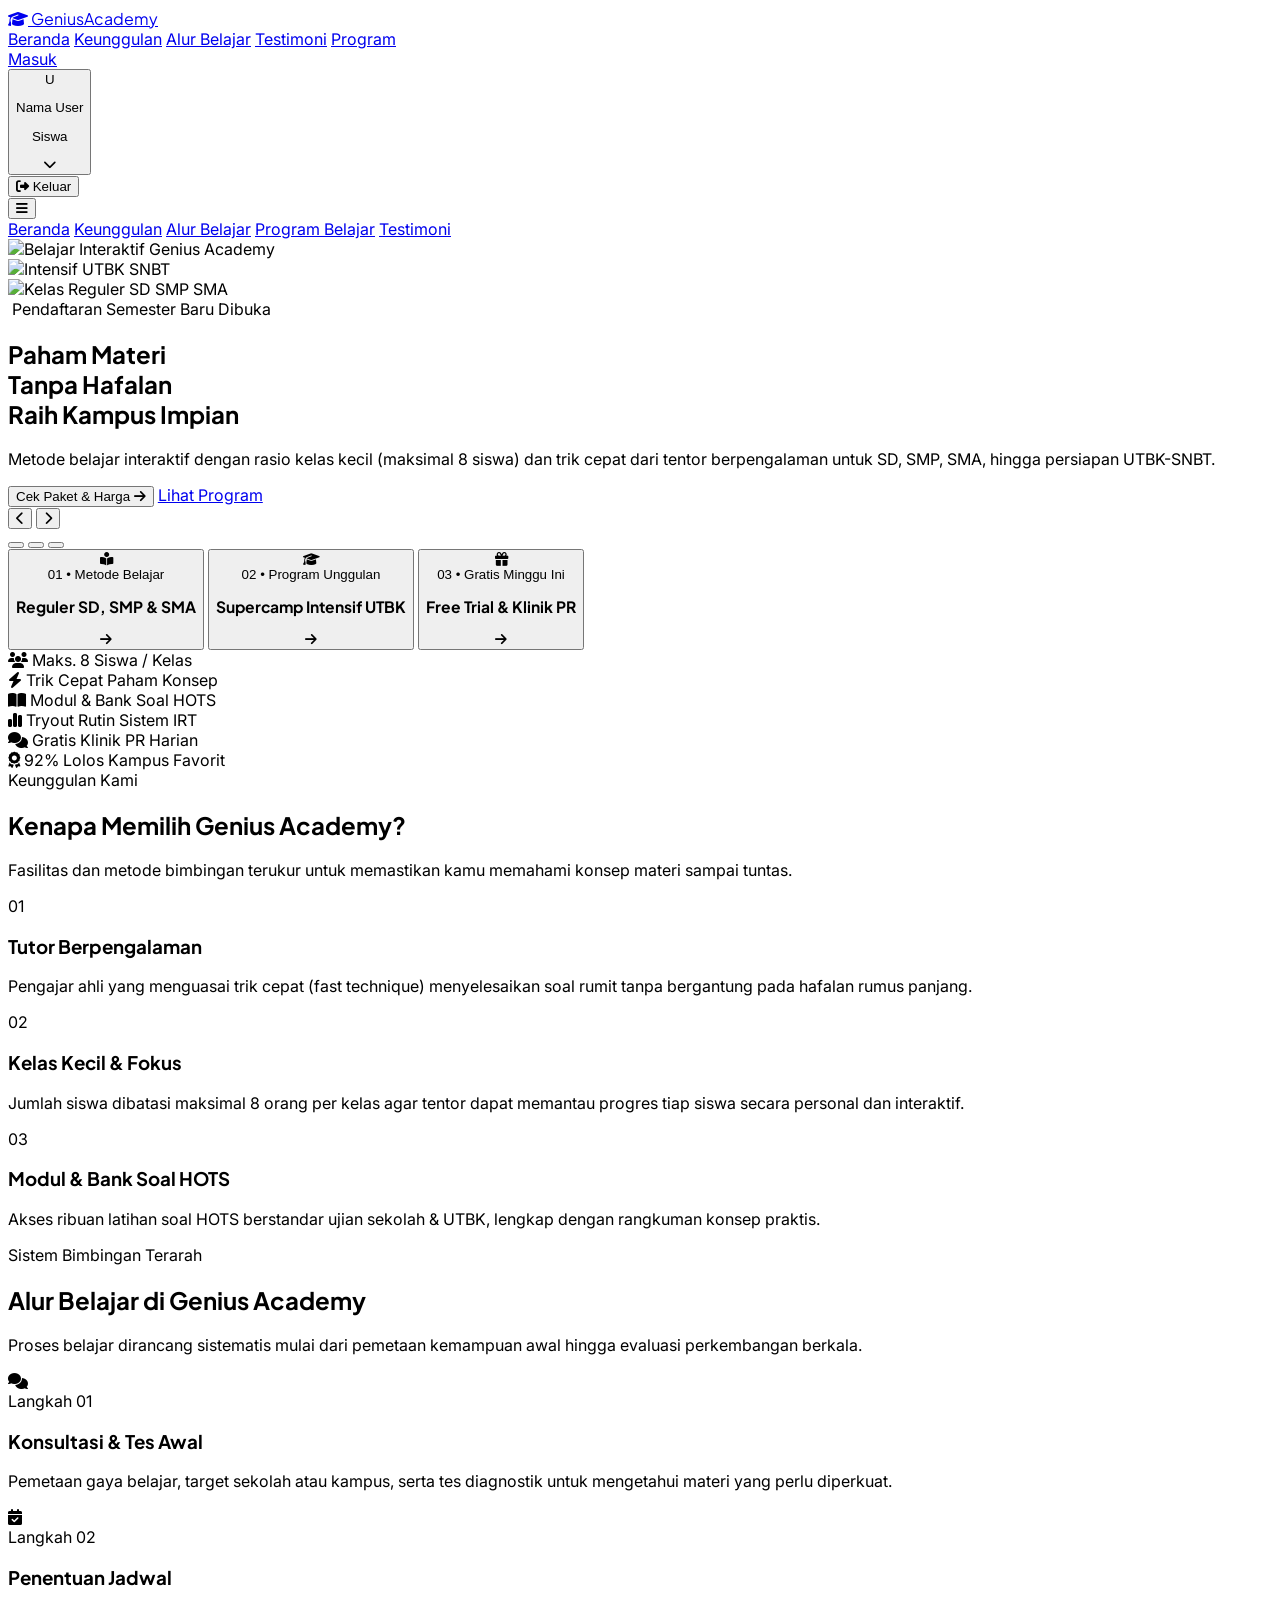
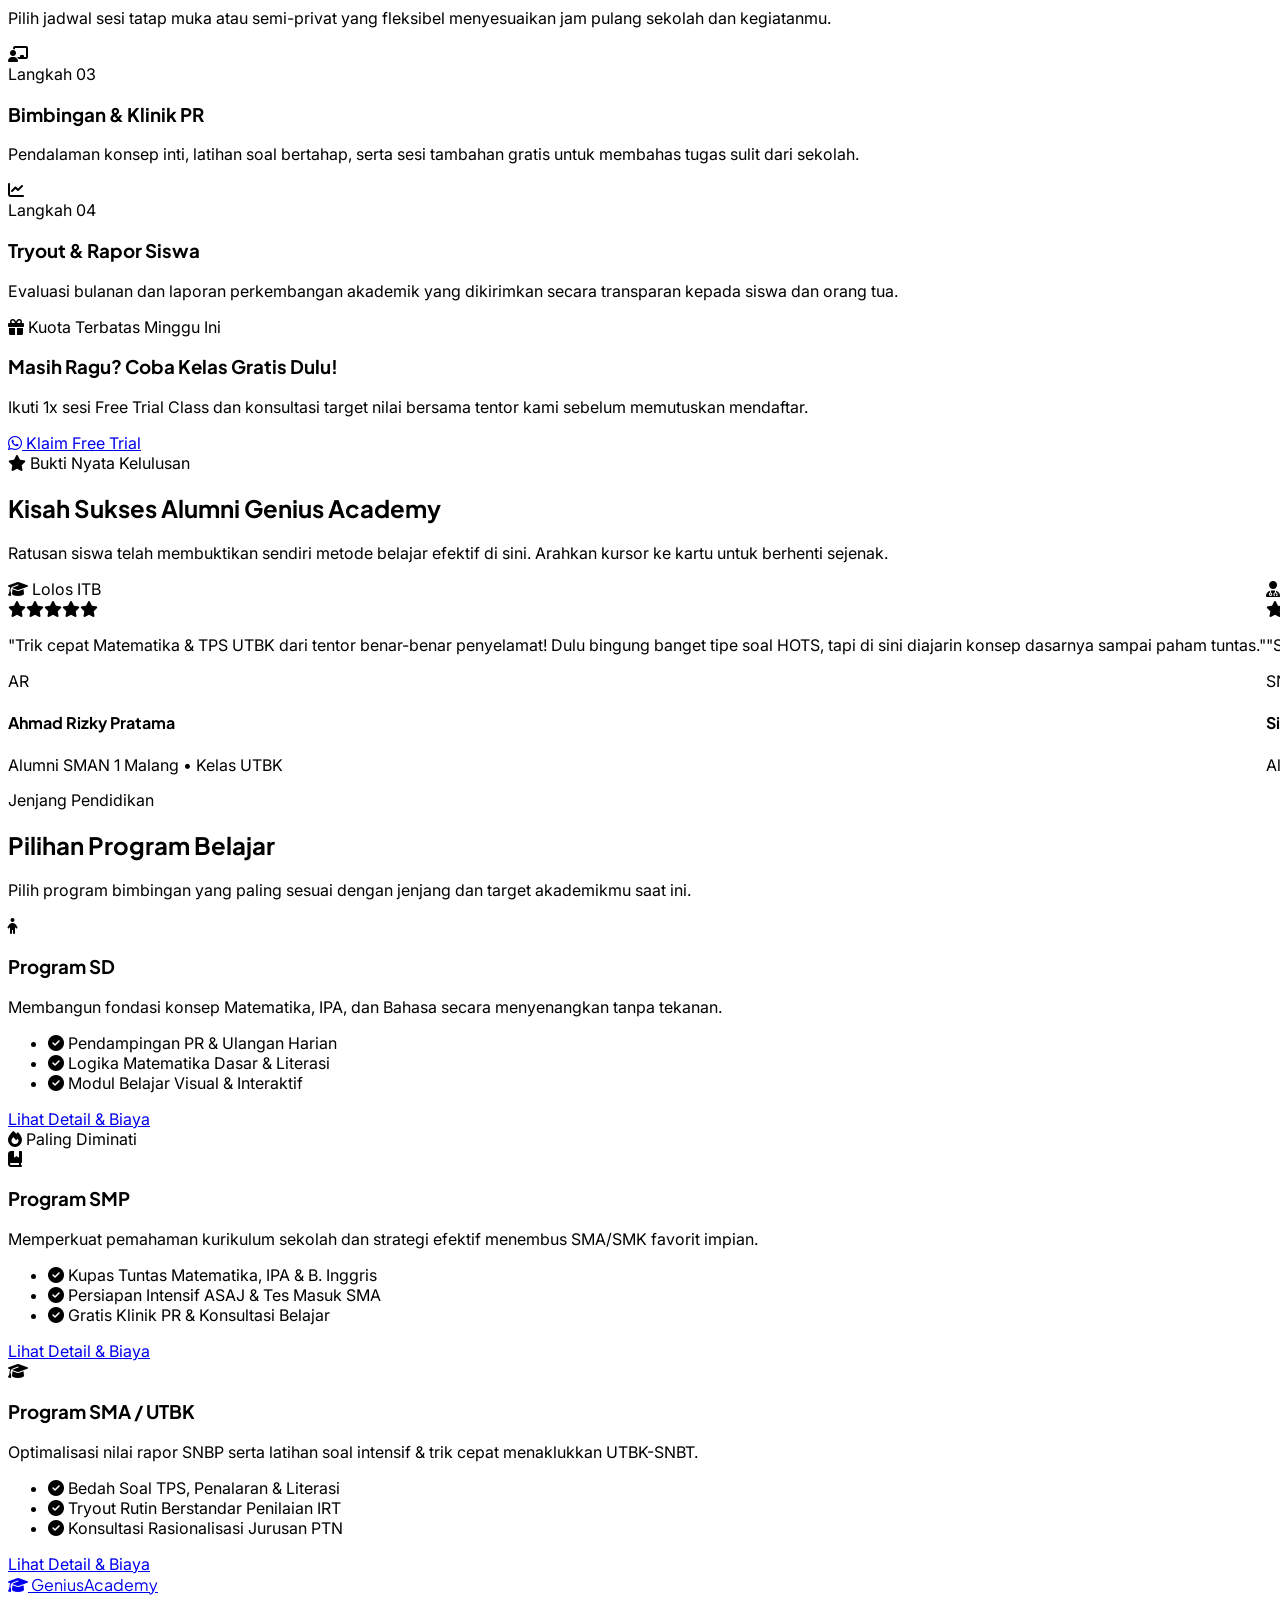
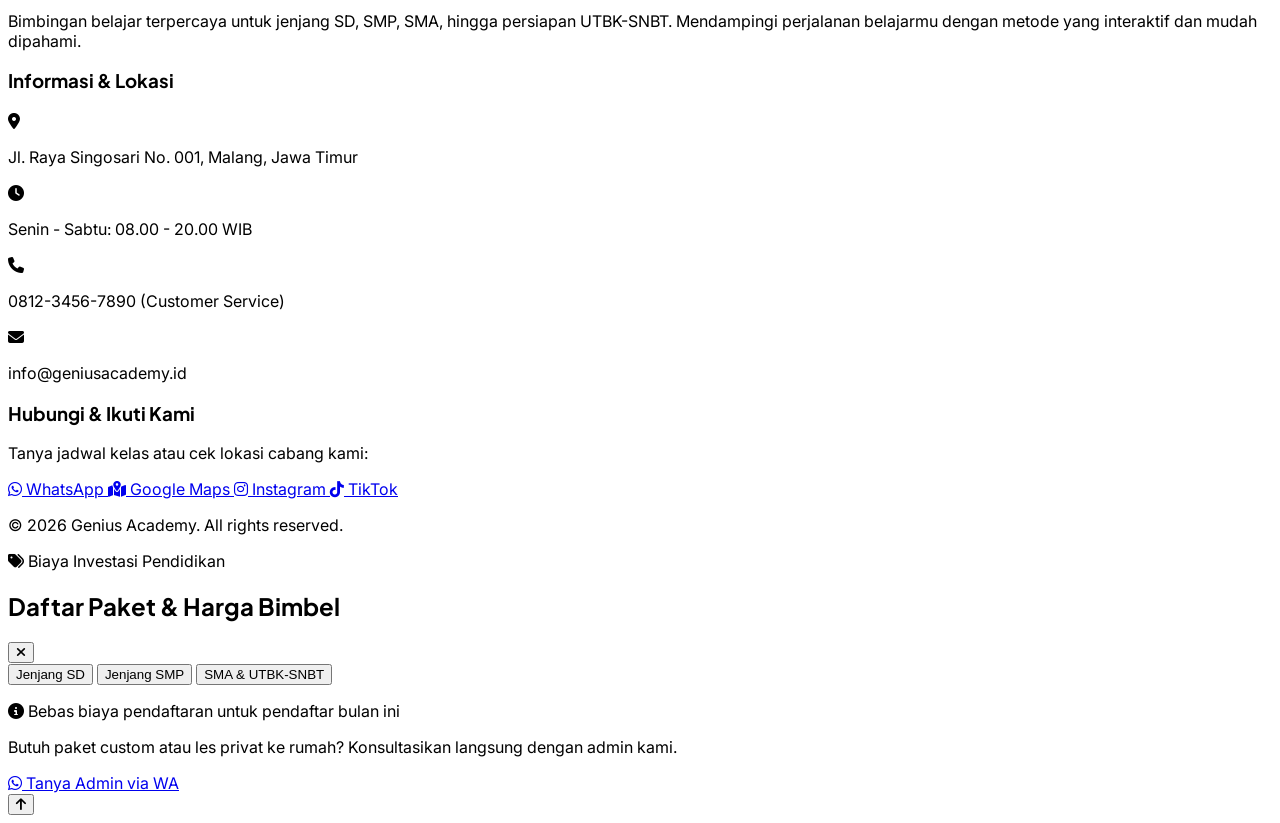
==== index.html @ b28bb2ac "Add files via upload" ====
<!DOCTYPE html>
<html lang="id" class="scroll-smooth scroll-pt-20">
<head>
    <meta charset="UTF-8">
    <meta name="viewport" content="width=device-width, initial-scale=1.0">
    <title>Genius Academy | Bimbingan Belajar Terpercaya</title>

    <!-- Google Fonts: Plus Jakarta Sans & Inter -->
    <link rel="preconnect" href="https://fonts.googleapis.com">
    <link rel="preconnect" href="https://fonts.gstatic.com" crossorigin>
    <link href="https://fonts.googleapis.com/css2?family=Inter:wght@400;500;600&family=Plus+Jakarta+Sans:wght@400;500;600;700;800&display=swap" rel="stylesheet">

    <!-- Tailwind CSS & Config -->
    <script src="https://cdn.tailwindcss.com"></script>
    <script src="js/tailwind-config.js"></script>

    <!-- Font Awesome CDN -->
    <link rel="stylesheet" href="https://cdnjs.cloudflare.com/ajax/libs/font-awesome/6.5.1/css/all.min.css">

    <!-- Custom CSS -->
    <link rel="stylesheet" href="css/style.css">
</head>
<body class="bg-slate-50 text-slate-800 font-sans antialiased selection:bg-blue-600 selection:text-white">

    <!-- ===================================================================== -->
    <!-- HEADER / NAVBAR                                                       -->
    <!-- ===================================================================== -->
    <header class="bg-slate-950/90 backdrop-blur-md text-white fixed w-full top-0 z-50 border-b border-slate-800/80">
        <div class="max-w-7xl mx-auto px-6 h-20 flex justify-between items-center">
            <!-- Logo -->
            <a href="#beranda" class="text-2xl font-extrabold tracking-tight flex items-center gap-1.5 font-heading">
                <span class="w-8 h-8 rounded-lg bg-blue-600 flex items-center justify-center text-white text-base">
                    <i class="fa-solid fa-graduation-cap"></i>
                </span>
                <span><span class="text-blue-400">Genius</span>Academy</span>
            </a>

            <!-- Menu Navigasi Desktop -->
            <nav class="hidden md:flex items-center space-x-8 text-sm font-semibold text-slate-300">
                <a href="#beranda" class="hover:text-white transition">Beranda</a>
                <a href="#keunggulan" class="hover:text-white transition">Keunggulan</a>
                <a href="#alur" class="hover:text-white transition">Alur Belajar</a>
                <a href="#testimoni" class="hover:text-white transition">Testimoni</a>
                <a href="#program" class="hover:text-white transition">Program</a>
            </nav>

            <!-- Wadah Tombol Auth & Mobile Toggle -->
            <div class="flex items-center gap-3">
                <div id="authContainer" class="relative">
                    <!-- Tampilan Default Sebelum Login -->
                    <a href="login.html" id="loginBtn" class="px-5 py-2.5 bg-blue-600 hover:bg-blue-500 text-white text-xs sm:text-sm font-bold rounded-xl transition shadow-lg shadow-blue-600/20">
                        Masuk
                    </a>

                    <!-- Tampilan Profil User Setelah Login -->
                    <div id="userProfileMenu" class="hidden relative">
                        <button type="button" id="profileDropdownBtn" class="flex items-center gap-2.5 bg-slate-900 hover:bg-slate-800 border border-slate-700 px-3 py-1.5 rounded-xl transition cursor-pointer">
                            <div id="userAvatar" class="w-8 h-8 rounded-lg bg-blue-600 text-white font-bold text-xs flex items-center justify-center uppercase">
                                U
                            </div>
                            <div class="text-left hidden sm:block">
                                <p id="userNameDisplay" class="text-xs font-bold text-white leading-tight">Nama User</p>
                                <p id="userRoleDisplay" class="text-[10px] font-semibold text-blue-400 uppercase">Siswa</p>
                            </div>
                            <i class="fa-solid fa-chevron-down text-slate-400 text-[10px] ml-1"></i>
                        </button>

                        <!-- Dropdown Menu Profil -->
                        <div id="profileDropdown" class="hidden absolute right-0 mt-2 w-48 bg-white rounded-2xl shadow-xl border border-slate-200 py-2 z-50">
                            <button type="button" id="logoutBtn" class="w-full flex items-center gap-2 text-left px-4 py-2.5 text-xs font-bold text-red-600 hover:bg-red-50 transition cursor-pointer">
                                <i class="fa-solid fa-right-from-bracket"></i> Keluar
                            </button>
                        </div>
                    </div>
                </div>

                <!-- Tombol Mobile Menu -->
                <button type="button" id="mobile-menu-btn" aria-label="Buka Menu" class="md:hidden w-10 h-10 rounded-xl bg-slate-900 border border-slate-800 text-slate-300 hover:text-white flex items-center justify-center transition">
                    <i class="fa-solid fa-bars text-lg"></i>
                </button>
            </div>
        </div>

        <!-- Menu Navigasi Mobile -->
        <div id="mobile-menu" class="hidden md:hidden bg-slate-950 border-t border-slate-800 px-6 py-4 space-y-2">
            <a href="#beranda" class="block text-slate-300 hover:text-white font-semibold py-2">Beranda</a>
            <a href="#keunggulan" class="block text-slate-300 hover:text-white font-semibold py-2">Keunggulan</a>
            <a href="#alur" class="block text-slate-300 hover:text-white font-semibold py-2">Alur Belajar</a>
            <a href="#program" class="block text-slate-300 hover:text-white font-semibold py-2">Program Belajar</a>
            <a href="#testimoni" class="block text-slate-300 hover:text-white font-semibold py-2">Testimoni</a>
        </div>
    </header>

    <!-- ===================================================================== -->
    <!-- HERO SECTION FULL-SCREEN SLIDER                                       -->
    <!-- ===================================================================== -->
    <section id="beranda" class="relative min-h-screen pt-20 flex flex-col justify-between overflow-hidden bg-slate-950">

        <!-- Background Slider Images -->
        <div id="hero-bg-container" class="absolute inset-0 z-0">
            <!-- Slide 0 BG -->
            <div class="hero-bg-slide absolute inset-0 transition-opacity duration-700 opacity-100" data-index="0">
                <img src="https://images.unsplash.com/photo-1523240795612-9a054b0db644?ixlib=rb-4.0.3&auto=format&fit=crop&w=1800&q=85"
                     alt="Belajar Interaktif Genius Academy"
                     class="w-full h-full object-cover object-center">
                <div class="absolute inset-0 bg-gradient-to-r from-slate-950 via-slate-950/85 to-slate-950/40"></div>
            </div>
            <!-- Slide 1 BG -->
            <div class="hero-bg-slide absolute inset-0 transition-opacity duration-700 opacity-0 pointer-events-none" data-index="1">
                <img src="https://images.unsplash.com/photo-1434030216411-0b793f4b4173?ixlib=rb-4.0.3&auto=format&fit=crop&w=1800&q=85"
                     alt="Intensif UTBK SNBT"
                     class="w-full h-full object-cover object-center">
                <div class="absolute inset-0 bg-gradient-to-r from-slate-950 via-blue-950/85 to-slate-950/40"></div>
            </div>
            <!-- Slide 2 BG -->
            <div class="hero-bg-slide absolute inset-0 transition-opacity duration-700 opacity-0 pointer-events-none" data-index="2">
                <img src="https://images.unsplash.com/photo-1522202176988-66273c2fd55f?ixlib=rb-4.0.3&auto=format&fit=crop&w=1800&q=85"
                     alt="Kelas Reguler SD SMP SMA"
                     class="w-full h-full object-cover object-center">
                <div class="absolute inset-0 bg-gradient-to-r from-slate-950 via-indigo-950/85 to-slate-950/40"></div>
            </div>
        </div>

        <!-- Main Hero Content Grid -->
        <div class="max-w-7xl mx-auto px-6 w-full flex-1 flex items-center relative z-10 py-12 lg:py-16">
            <div class="w-full grid lg:grid-cols-12 gap-12 items-center">

                <!-- Kolom Kiri: Headline, Subjudul & Tombol -->
                <div class="lg:col-span-7 text-white">
                    <div id="hero-text-box" class="slide-text-animate">
                        <span id="hero-badge" class="inline-flex items-center gap-2 px-3.5 py-1.5 mb-6 rounded-full bg-blue-500/15 border border-blue-400/30 text-blue-300 font-bold text-xs uppercase tracking-wider">
                            <i class="fa-solid fa-sparkles text-amber-400"></i> Pendaftaran Semester Baru Dibuka
                        </span>

                        <h1 id="hero-title" class="text-4xl sm:text-5xl xl:text-6xl font-extrabold font-heading tracking-tight leading-[1.12] mb-6">
                            Paham Materi<br>
                            <span class="text-blue-400">Tanpa Hafalan</span><br>
                            Raih Kampus Impian
                        </h1>

                        <p id="hero-desc" class="text-base sm:text-lg text-slate-300 max-w-xl mb-8 leading-relaxed">
                            Metode belajar interaktif dengan rasio kelas kecil (maksimal 8 siswa) dan trik cepat dari tentor berpengalaman untuk SD, SMP, SMA, hingga persiapan UTBK-SNBT.
                        </p>

                        <div class="flex flex-wrap items-center gap-4">
                            <button type="button" id="hero-cta-primary" data-action="open-pricing" class="inline-flex items-center gap-2.5 px-7 py-3.5 bg-blue-600 hover:bg-blue-500 text-white font-bold text-sm rounded-xl transition shadow-lg shadow-blue-600/30 cursor-pointer">
                                Cek Paket & Harga <i class="fa-solid fa-arrow-right"></i>
                            </button>
                            <a href="#program" class="inline-flex items-center gap-2 px-7 py-3.5 bg-white/10 hover:bg-white/15 backdrop-blur-md text-white border border-white/20 font-bold text-sm rounded-xl transition">
                                Lihat Program
                            </a>
                        </div>
                    </div>

                    <!-- Kontrol Navigasi Slide -->
                    <div class="flex items-center gap-4 mt-12">
                        <div class="flex items-center gap-2">
                            <button type="button" id="hero-prev" aria-label="Slide Sebelumnya" class="w-10 h-10 rounded-xl bg-white/10 hover:bg-white/20 border border-white/15 text-white flex items-center justify-center transition">
                                <i class="fa-solid fa-chevron-left text-xs"></i>
                            </button>
                            <button type="button" id="hero-next" aria-label="Slide Berikutnya" class="w-10 h-10 rounded-xl bg-white/10 hover:bg-white/20 border border-white/15 text-white flex items-center justify-center transition">
                                <i class="fa-solid fa-chevron-right text-xs"></i>
                            </button>
                        </div>
                        <div id="hero-indicators" class="flex items-center gap-2">
                            <button type="button" data-slide="0" aria-label="Slide 1" class="h-2 w-8 rounded-full bg-blue-500 transition-all"></button>
                            <button type="button" data-slide="1" aria-label="Slide 2" class="h-2 w-2.5 rounded-full bg-white/30 hover:bg-white/60 transition-all"></button>
                            <button type="button" data-slide="2" aria-label="Slide 3" class="h-2 w-2.5 rounded-full bg-white/30 hover:bg-white/60 transition-all"></button>
                        </div>
                    </div>
                </div>

                <!-- Kolom Kanan: 3 Tab Kartu Switcher -->
                <div class="lg:col-span-5 flex flex-col gap-3.5 lg:items-end">
                    <!-- Switcher 0 -->
                    <button type="button" data-target-slide="0" class="hero-side-card text-left w-full sm:w-96 bg-slate-900/85 hover:bg-slate-900 backdrop-blur-md border border-blue-500 ring-2 ring-blue-500/40 rounded-2xl p-4 flex items-center gap-4 text-white shadow-xl transition-all">
                        <div class="w-12 h-12 rounded-xl bg-blue-600/20 text-blue-400 flex items-center justify-center text-lg shrink-0">
                            <i class="fa-solid fa-book-open-reader"></i>
                        </div>
                        <div class="flex-1 min-w-0">
                            <span class="text-[11px] font-bold uppercase tracking-wider text-blue-400">01 • Metode Belajar</span>
                            <h3 class="font-bold text-sm sm:text-base truncate font-heading">Reguler SD, SMP & SMA</h3>
                        </div>
                        <i class="fa-solid fa-arrow-right text-xs text-slate-400"></i>
                    </button>

                    <!-- Switcher 1 -->
                    <button type="button" data-target-slide="1" class="hero-side-card text-left w-full sm:w-96 bg-slate-900/65 hover:bg-slate-900 backdrop-blur-md border border-white/10 rounded-2xl p-4 flex items-center gap-4 text-white shadow-xl transition-all">
                        <div class="w-12 h-12 rounded-xl bg-amber-500/20 text-amber-400 flex items-center justify-center text-lg shrink-0">
                            <i class="fa-solid fa-graduation-cap"></i>
                        </div>
                        <div class="flex-1 min-w-0">
                            <span class="text-[11px] font-bold uppercase tracking-wider text-amber-400">02 • Program Unggulan</span>
                            <h3 class="font-bold text-sm sm:text-base truncate font-heading">Supercamp Intensif UTBK</h3>
                        </div>
                        <i class="fa-solid fa-arrow-right text-xs text-slate-400"></i>
                    </button>

                    <!-- Switcher 2 -->
                    <button type="button" data-target-slide="2" class="hero-side-card text-left w-full sm:w-96 bg-slate-900/65 hover:bg-slate-900 backdrop-blur-md border border-white/10 rounded-2xl p-4 flex items-center gap-4 text-white shadow-xl transition-all">
                        <div class="w-12 h-12 rounded-xl bg-emerald-500/20 text-emerald-400 flex items-center justify-center text-lg shrink-0">
                            <i class="fa-solid fa-gift"></i>
                        </div>
                        <div class="flex-1 min-w-0">
                            <span class="text-[11px] font-bold uppercase tracking-wider text-emerald-400">03 • Gratis Minggu Ini</span>
                            <h3 class="font-bold text-sm sm:text-base truncate font-heading">Free Trial & Klinik PR</h3>
                        </div>
                        <i class="fa-solid fa-arrow-right text-xs text-slate-400"></i>
                    </button>
                </div>

            </div>
        </div>

        <!-- Bottom Feature Strip -->
        <div class="relative z-10 bg-white border-t border-slate-200 py-4">
            <div class="max-w-7xl mx-auto px-6">
                <div class="grid grid-cols-2 sm:grid-cols-3 lg:grid-cols-6 gap-4 text-xs font-bold text-slate-700">
                    <div class="flex items-center gap-2.5">
                        <i class="fa-solid fa-users text-blue-600 text-sm"></i>
                        <span>Maks. 8 Siswa / Kelas</span>
                    </div>
                    <div class="flex items-center gap-2.5">
                        <i class="fa-solid fa-bolt text-amber-500 text-sm"></i>
                        <span>Trik Cepat Paham Konsep</span>
                    </div>
                    <div class="flex items-center gap-2.5">
                        <i class="fa-solid fa-book-open text-blue-600 text-sm"></i>
                        <span>Modul & Bank Soal HOTS</span>
                    </div>
                    <div class="flex items-center gap-2.5">
                        <i class="fa-solid fa-chart-simple text-emerald-600 text-sm"></i>
                        <span>Tryout Rutin Sistem IRT</span>
                    </div>
                    <div class="flex items-center gap-2.5">
                        <i class="fa-solid fa-comments text-blue-600 text-sm"></i>
                        <span>Gratis Klinik PR Harian</span>
                    </div>
                    <div class="flex items-center gap-2.5">
                        <i class="fa-solid fa-award text-amber-500 text-sm"></i>
                        <span>92% Lolos Kampus Favorit</span>
                    </div>
                </div>
            </div>
        </div>
    </section>

    <!-- ===================================================================== -->
    <!-- SECTION KEUNGGULAN                                                    -->
    <!-- ===================================================================== -->
    <section id="keunggulan" class="py-24 bg-white">
        <div class="max-w-7xl mx-auto px-6">
            <div class="text-center max-w-2xl mx-auto mb-16">
                <span class="inline-block px-3.5 py-1 mb-3 rounded-full bg-blue-50 text-blue-700 font-bold text-xs uppercase tracking-wider">
                    Keunggulan Kami
                </span>
                <h2 class="text-3xl sm:text-4xl font-extrabold text-slate-900 font-heading tracking-tight mb-4">
                    Kenapa Memilih Genius Academy?
                </h2>
                <p class="text-slate-600 text-base leading-relaxed">
                    Fasilitas dan metode bimbingan terukur untuk memastikan kamu memahami konsep materi sampai tuntas.
                </p>
            </div>

            <div class="grid md:grid-cols-3 gap-8">
                <!-- Card 1 -->
                <div class="p-8 bg-slate-50 rounded-2xl border border-slate-200/80 hover:border-blue-300 hover:bg-white hover:shadow-xl hover:shadow-slate-200/50 transition-all duration-300 group">
                    <div class="w-12 h-12 bg-blue-600 text-white rounded-xl flex items-center justify-center font-extrabold text-base mb-6 shadow-md shadow-blue-600/20">
                        01
                    </div>
                    <h3 class="text-xl font-bold text-slate-900 font-heading mb-3 group-hover:text-blue-600 transition-colors">
                        Tutor Berpengalaman
                    </h3>
                    <p class="text-slate-600 text-sm leading-relaxed">
                        Pengajar ahli yang menguasai trik cepat (<span class="font-semibold text-slate-800">fast technique</span>) menyelesaikan soal rumit tanpa bergantung pada hafalan rumus panjang.
                    </p>
                </div>

                <!-- Card 2 -->
                <div class="p-8 bg-slate-50 rounded-2xl border border-slate-200/80 hover:border-blue-300 hover:bg-white hover:shadow-xl hover:shadow-slate-200/50 transition-all duration-300 group">
                    <div class="w-12 h-12 bg-blue-600 text-white rounded-xl flex items-center justify-center font-extrabold text-base mb-6 shadow-md shadow-blue-600/20">
                        02
                    </div>
                    <h3 class="text-xl font-bold text-slate-900 font-heading mb-3 group-hover:text-blue-600 transition-colors">
                        Kelas Kecil & Fokus
                    </h3>
                    <p class="text-slate-600 text-sm leading-relaxed">
                        Jumlah siswa dibatasi maksimal 8 orang per kelas agar tentor dapat memantau progres tiap siswa secara personal dan interaktif.
                    </p>
                </div>

                <!-- Card 3 -->
                <div class="p-8 bg-slate-50 rounded-2xl border border-slate-200/80 hover:border-blue-300 hover:bg-white hover:shadow-xl hover:shadow-slate-200/50 transition-all duration-300 group">
                    <div class="w-12 h-12 bg-blue-600 text-white rounded-xl flex items-center justify-center font-extrabold text-base mb-6 shadow-md shadow-blue-600/20">
                        03
                    </div>
                    <h3 class="text-xl font-bold text-slate-900 font-heading mb-3 group-hover:text-blue-600 transition-colors">
                        Modul & Bank Soal HOTS
                    </h3>
                    <p class="text-slate-600 text-sm leading-relaxed">
                        Akses ribuan latihan soal <span class="font-semibold text-slate-800">HOTS</span> berstandar ujian sekolah & UTBK, lengkap dengan rangkuman konsep praktis.
                    </p>
                </div>
            </div>
        </div>
    </section>

    <!-- ===================================================================== -->
    <!-- SECTION ALUR BELAJAR & KONSULTASI GRATIS                              -->
    <!-- ===================================================================== -->
    <section id="alur" class="py-24 bg-slate-50 border-y border-slate-200/80">
        <div class="max-w-7xl mx-auto px-6">
            <div class="text-center max-w-2xl mx-auto mb-16">
                <span class="inline-block px-3.5 py-1 mb-3 rounded-full bg-blue-100 text-blue-700 font-bold text-xs uppercase tracking-wider">
                    Sistem Bimbingan Terarah
                </span>
                <h2 class="text-3xl sm:text-4xl font-extrabold text-slate-900 font-heading tracking-tight mb-4">
                    Alur Belajar di Genius Academy
                </h2>
                <p class="text-slate-600 text-base leading-relaxed">
                    Proses belajar dirancang sistematis mulai dari pemetaan kemampuan awal hingga evaluasi perkembangan berkala.
                </p>
            </div>

            <!-- 4 Langkah Alur Belajar -->
            <div class="grid sm:grid-cols-2 lg:grid-cols-4 gap-6 mb-16">
                <div class="bg-white p-7 rounded-2xl border border-slate-200/90 shadow-sm">
                    <div class="w-11 h-11 rounded-xl bg-blue-50 text-blue-600 flex items-center justify-center text-lg mb-5">
                        <i class="fa-solid fa-comments"></i>
                    </div>
                    <span class="text-xs font-bold text-blue-600 uppercase tracking-wider">Langkah 01</span>
                    <h3 class="text-lg font-bold text-slate-900 font-heading mt-1 mb-2">Konsultasi & Tes Awal</h3>
                    <p class="text-sm text-slate-600 leading-relaxed">
                        Pemetaan gaya belajar, target sekolah atau kampus, serta tes diagnostik untuk mengetahui materi yang perlu diperkuat.
                    </p>
                </div>

                <div class="bg-white p-7 rounded-2xl border border-slate-200/90 shadow-sm">
                    <div class="w-11 h-11 rounded-xl bg-blue-50 text-blue-600 flex items-center justify-center text-lg mb-5">
                        <i class="fa-solid fa-calendar-check"></i>
                    </div>
                    <span class="text-xs font-bold text-blue-600 uppercase tracking-wider">Langkah 02</span>
                    <h3 class="text-lg font-bold text-slate-900 font-heading mt-1 mb-2">Penentuan Jadwal</h3>
                    <p class="text-sm text-slate-600 leading-relaxed">
                        Pilih jadwal sesi tatap muka atau semi-privat yang fleksibel menyesuaikan jam pulang sekolah dan kegiatanmu.
                    </p>
                </div>

                <div class="bg-white p-7 rounded-2xl border border-slate-200/90 shadow-sm">
                    <div class="w-11 h-11 rounded-xl bg-blue-50 text-blue-600 flex items-center justify-center text-lg mb-5">
                        <i class="fa-solid fa-chalkboard-user"></i>
                    </div>
                    <span class="text-xs font-bold text-blue-600 uppercase tracking-wider">Langkah 03</span>
                    <h3 class="text-lg font-bold text-slate-900 font-heading mt-1 mb-2">Bimbingan & Klinik PR</h3>
                    <p class="text-sm text-slate-600 leading-relaxed">
                        Pendalaman konsep inti, latihan soal bertahap, serta sesi tambahan gratis untuk membahas tugas sulit dari sekolah.
                    </p>
                </div>

                <div class="bg-white p-7 rounded-2xl border border-slate-200/90 shadow-sm">
                    <div class="w-11 h-11 rounded-xl bg-blue-50 text-blue-600 flex items-center justify-center text-lg mb-5">
                        <i class="fa-solid fa-chart-line"></i>
                    </div>
                    <span class="text-xs font-bold text-blue-600 uppercase tracking-wider">Langkah 04</span>
                    <h3 class="text-lg font-bold text-slate-900 font-heading mt-1 mb-2">Tryout & Rapor Siswa</h3>
                    <p class="text-sm text-slate-600 leading-relaxed">
                        Evaluasi bulanan dan laporan perkembangan akademik yang dikirimkan secara transparan kepada siswa dan orang tua.
                    </p>
                </div>
            </div>

            <!-- Banner CTA Trial Class -->
            <div class="bg-slate-900 rounded-3xl p-8 sm:p-10 text-white flex flex-col lg:flex-row items-center justify-between gap-6 border border-slate-800 shadow-xl">
                <div class="text-center lg:text-left max-w-2xl">
                    <span class="inline-flex items-center gap-1.5 bg-amber-400/15 text-amber-300 border border-amber-400/30 text-xs font-bold px-3 py-1 rounded-full mb-3">
                        <i class="fa-solid fa-gift"></i> Kuota Terbatas Minggu Ini
                    </span>
                    <h3 class="text-2xl sm:text-3xl font-extrabold font-heading mb-2">Masih Ragu? Coba Kelas Gratis Dulu!</h3>
                    <p class="text-slate-300 text-sm sm:text-base leading-relaxed">
                        Ikuti 1x sesi <span class="font-bold text-white">Free Trial Class</span> dan konsultasi target nilai bersama tentor kami sebelum memutuskan mendaftar.
                    </p>
                </div>
                <div class="shrink-0 w-full sm:w-auto">
                    <a href="https://wa.me/6285712636036?text=Halo%20Admin%20Genius%20Academy,%20saya%20ingin%20tanya%20jadwal%20Free%20Trial%20Class." target="_blank" class="inline-flex items-center justify-center gap-2.5 w-full sm:w-auto bg-emerald-600 hover:bg-emerald-500 text-white font-bold px-7 py-4 rounded-xl transition shadow-lg">
                        <i class="fa-brands fa-whatsapp text-xl"></i> Klaim Free Trial
                    </a>
                </div>
            </div>
        </div>
    </section>

    <!-- ===================================================================== -->
    <!-- SECTION TESTIMONI (MARQUEE BERJALAN)                                  -->
    <!-- ===================================================================== -->
    <section id="testimoni" class="py-20 bg-slate-900 text-white overflow-hidden relative">
        <div class="max-w-7xl mx-auto px-6 text-center max-w-2xl mb-14 relative z-20">
            <span class="inline-flex items-center gap-2 px-4 py-1.5 mb-3 rounded-full bg-blue-500/20 text-blue-400 font-bold text-xs uppercase tracking-wider">
                <i class="fa-solid fa-star text-amber-400"></i> Bukti Nyata Kelulusan
            </span>
            <h2 class="text-3xl sm:text-4xl font-extrabold text-white font-heading mb-4">
                Kisah Sukses Alumni Genius Academy
            </h2>
            <p class="text-slate-400 text-sm sm:text-base">
                Ratusan siswa telah membuktikan sendiri metode belajar efektif di sini. Arahkan kursor ke kartu untuk berhenti sejenak.
            </p>
        </div>

        <!-- Fade Effect Kiri & Kanan -->
        <div class="absolute top-0 bottom-0 left-0 w-16 sm:w-32 bg-gradient-to-r from-slate-900 to-transparent z-10 pointer-events-none"></div>
        <div class="absolute top-0 bottom-0 right-0 w-16 sm:w-32 bg-gradient-to-l from-slate-900 to-transparent z-10 pointer-events-none"></div>

        <!-- Marquee Track Wrapper -->
        <div class="w-full overflow-hidden">
            <div class="animate-marquee gap-6 cursor-pointer py-2">

                <!-- SET 1 -->
                <div class="w-80 sm:w-96 bg-slate-800/80 backdrop-blur-sm border border-slate-700/80 rounded-2xl p-6 flex flex-col justify-between shrink-0 hover:border-blue-500 transition shadow-lg">
                    <div>
                        <div class="flex items-center justify-between mb-4">
                            <span class="bg-emerald-500/10 text-emerald-400 border border-emerald-500/30 text-xs font-bold px-3 py-1 rounded-full flex items-center gap-1.5">
                                <i class="fa-solid fa-graduation-cap"></i> Lolos ITB
                            </span>
                            <div class="text-amber-400 text-xs space-x-0.5">
                                <i class="fa-solid fa-star"></i><i class="fa-solid fa-star"></i><i class="fa-solid fa-star"></i><i class="fa-solid fa-star"></i><i class="fa-solid fa-star"></i>
                            </div>
                        </div>
                        <p class="text-slate-300 text-sm leading-relaxed mb-6 italic">
                            "Trik cepat Matematika & TPS UTBK dari tentor benar-benar penyelamat! Dulu bingung banget tipe soal HOTS, tapi di sini diajarin konsep dasarnya sampai paham tuntas."
                        </p>
                    </div>
                    <div class="flex items-center gap-3 border-t border-slate-700/60 pt-4">
                        <div class="w-10 h-10 rounded-full bg-blue-600 flex items-center justify-center font-bold text-white text-sm">AR</div>
                        <div>
                            <h4 class="font-bold text-white text-sm font-heading">Ahmad Rizky Pratama</h4>
                            <p class="text-xs text-slate-400">Alumni SMAN 1 Malang • Kelas UTBK</p>
                        </div>
                    </div>
                </div>

                <div class="w-80 sm:w-96 bg-slate-800/80 backdrop-blur-sm border border-slate-700/80 rounded-2xl p-6 flex flex-col justify-between shrink-0 hover:border-blue-500 transition shadow-lg">
                    <div>
                        <div class="flex items-center justify-between mb-4">
                            <span class="bg-blue-500/10 text-blue-400 border border-blue-500/30 text-xs font-bold px-3 py-1 rounded-full flex items-center gap-1.5">
                                <i class="fa-solid fa-user-doctor"></i> Lolos Kedokteran UNAIR
                            </span>
                            <div class="text-amber-400 text-xs space-x-0.5">
                                <i class="fa-solid fa-star"></i><i class="fa-solid fa-star"></i><i class="fa-solid fa-star"></i><i class="fa-solid fa-star"></i><i class="fa-solid fa-star"></i>
                            </div>
                        </div>
                        <p class="text-slate-300 text-sm leading-relaxed mb-6 italic">
                            "Suasana belajarnya santai tapi tetep terarah. Konsultasi jurusan SNBP & SNBT-nya detail banget, jadi makin mantap milih jurusan impian!"
                        </p>
                    </div>
                    <div class="flex items-center gap-3 border-t border-slate-700/60 pt-4">
                        <div class="w-10 h-10 rounded-full bg-pink-600 flex items-center justify-center font-bold text-white text-sm">SN</div>
                        <div>
                            <h4 class="font-bold text-white text-sm font-heading">Siti Nurhaliza</h4>
                            <p class="text-xs text-slate-400">Alumni SMAN 3 Malang • Kelas Intensif</p>
                        </div>
                    </div>
                </div>

                <div class="w-80 sm:w-96 bg-slate-800/80 backdrop-blur-sm border border-slate-700/80 rounded-2xl p-6 flex flex-col justify-between shrink-0 hover:border-blue-500 transition shadow-lg">
                    <div>
                        <div class="flex items-center justify-between mb-4">
                            <span class="bg-purple-500/10 text-purple-400 border border-purple-500/30 text-xs font-bold px-3 py-1 rounded-full flex items-center gap-1.5">
                                <i class="fa-solid fa-school"></i> Lolos SMAN 1 Malang
                            </span>
                            <div class="text-amber-400 text-xs space-x-0.5">
                                <i class="fa-solid fa-star"></i><i class="fa-solid fa-star"></i><i class="fa-solid fa-star"></i><i class="fa-solid fa-star"></i><i class="fa-solid fa-star"></i>
                            </div>
                        </div>
                        <p class="text-slate-300 text-sm leading-relaxed mb-6 italic">
                            "Materi IPA & Matematika SMP jadi gampang banget dipahami gara-gara cara ngajar tentornya seru. Nilai ujian sekolah naik drastis!"
                        </p>
                    </div>
                    <div class="flex items-center gap-3 border-t border-slate-700/60 pt-4">
                        <div class="w-10 h-10 rounded-full bg-emerald-600 flex items-center justify-center font-bold text-white text-sm">BP</div>
                        <div>
                            <h4 class="font-bold text-white text-sm font-heading">Bagas Pratama</h4>
                            <p class="text-xs text-slate-400">Siswa Kelas 9 SMP • Paket Reguler</p>
                        </div>
                    </div>
                </div>

                <div class="w-80 sm:w-96 bg-slate-800/80 backdrop-blur-sm border border-slate-700/80 rounded-2xl p-6 flex flex-col justify-between shrink-0 hover:border-blue-500 transition shadow-lg">
                    <div>
                        <div class="flex items-center justify-between mb-4">
                            <span class="bg-amber-500/10 text-amber-400 border border-amber-500/30 text-xs font-bold px-3 py-1 rounded-full flex items-center gap-1.5">
                                <i class="fa-solid fa-scale-balanced"></i> Lolos Hukum UI
                            </span>
                            <div class="text-amber-400 text-xs space-x-0.5">
                                <i class="fa-solid fa-star"></i><i class="fa-solid fa-star"></i><i class="fa-solid fa-star"></i><i class="fa-solid fa-star"></i><i class="fa-solid fa-star"></i>
                            </div>
                        </div>
                        <p class="text-slate-300 text-sm leading-relaxed mb-6 italic">
                            "Tryout rutin berstandar IRT di Genius Academy ngebantu banget buat ngukur passing grade. Worth it banget bimbingan di sini!"
                        </p>
                    </div>
                    <div class="flex items-center gap-3 border-t border-slate-700/60 pt-4">
                        <div class="w-10 h-10 rounded-full bg-indigo-600 flex items-center justify-center font-bold text-white text-sm">FR</div>
                        <div>
                            <h4 class="font-bold text-white text-sm font-heading">Fania Rahmawati</h4>
                            <p class="text-xs text-slate-400">Alumni Gap Year • Kelas Privat 1-on-1</p>
                        </div>
                    </div>
                </div>

                <div class="w-80 sm:w-96 bg-slate-800/80 backdrop-blur-sm border border-slate-700/80 rounded-2xl p-6 flex flex-col justify-between shrink-0 hover:border-blue-500 transition shadow-lg">
                    <div>
                        <div class="flex items-center justify-between mb-4">
                            <span class="bg-cyan-500/10 text-cyan-400 border border-cyan-500/30 text-xs font-bold px-3 py-1 rounded-full flex items-center gap-1.5">
                                <i class="fa-solid fa-building-columns"></i> Lolos PKN STAN
                            </span>
                            <div class="text-amber-400 text-xs space-x-0.5">
                                <i class="fa-solid fa-star"></i><i class="fa-solid fa-star"></i><i class="fa-solid fa-star"></i><i class="fa-solid fa-star"></i><i class="fa-solid fa-star"></i>
                            </div>
                        </div>
                        <p class="text-slate-300 text-sm leading-relaxed mb-6 italic">
                            "Soal-soal tes SKD & TPA Kedinasan dikupas tuntas. Tentor ramah dan siap ditanya kapan aja lewat chat kalau ada PR yang bingung."
                        </p>
                    </div>
                    <div class="flex items-center gap-3 border-t border-slate-700/60 pt-4">
                        <div class="w-10 h-10 rounded-full bg-cyan-600 flex items-center justify-center font-bold text-white text-sm">NA</div>
                        <div>
                            <h4 class="font-bold text-white text-sm font-heading">Nabila Azzahra</h4>
                            <p class="text-xs text-slate-400">Alumni SMA • Program Kedinasan</p>
                        </div>
                    </div>
                </div>

                <!-- SET 2 (DUPLIKASI UNTUK LOOPING) -->
                <div class="w-80 sm:w-96 bg-slate-800/80 backdrop-blur-sm border border-slate-700/80 rounded-2xl p-6 flex flex-col justify-between shrink-0 hover:border-blue-500 transition shadow-lg" aria-hidden="true">
                    <div>
                        <div class="flex items-center justify-between mb-4">
                            <span class="bg-emerald-500/10 text-emerald-400 border border-emerald-500/30 text-xs font-bold px-3 py-1 rounded-full flex items-center gap-1.5">
                                <i class="fa-solid fa-graduation-cap"></i> Lolos ITB
                            </span>
                            <div class="text-amber-400 text-xs space-x-0.5">
                                <i class="fa-solid fa-star"></i><i class="fa-solid fa-star"></i><i class="fa-solid fa-star"></i><i class="fa-solid fa-star"></i><i class="fa-solid fa-star"></i>
                            </div>
                        </div>
                        <p class="text-slate-300 text-sm leading-relaxed mb-6 italic">
                            "Trik cepat Matematika & TPS UTBK dari tentor benar-benar penyelamat! Dulu bingung banget tipe soal HOTS, tapi di sini diajarin konsep dasarnya sampai paham tuntas."
                        </p>
                    </div>
                    <div class="flex items-center gap-3 border-t border-slate-700/60 pt-4">
                        <div class="w-10 h-10 rounded-full bg-blue-600 flex items-center justify-center font-bold text-white text-sm">AR</div>
                        <div>
                            <h4 class="font-bold text-white text-sm font-heading">Ahmad Rizky Pratama</h4>
                            <p class="text-xs text-slate-400">Alumni SMAN 1 Malang • Kelas UTBK</p>
                        </div>
                    </div>
                </div>

                <div class="w-80 sm:w-96 bg-slate-800/80 backdrop-blur-sm border border-slate-700/80 rounded-2xl p-6 flex flex-col justify-between shrink-0 hover:border-blue-500 transition shadow-lg" aria-hidden="true">
                    <div>
                        <div class="flex items-center justify-between mb-4">
                            <span class="bg-blue-500/10 text-blue-400 border border-blue-500/30 text-xs font-bold px-3 py-1 rounded-full flex items-center gap-1.5">
                                <i class="fa-solid fa-user-doctor"></i> Lolos Kedokteran UNAIR
                            </span>
                            <div class="text-amber-400 text-xs space-x-0.5">
                                <i class="fa-solid fa-star"></i><i class="fa-solid fa-star"></i><i class="fa-solid fa-star"></i><i class="fa-solid fa-star"></i><i class="fa-solid fa-star"></i>
                            </div>
                        </div>
                        <p class="text-slate-300 text-sm leading-relaxed mb-6 italic">
                            "Suasana belajarnya santai tapi tetep terarah. Konsultasi jurusan SNBP & SNBT-nya detail banget, jadi makin mantap milih jurusan impian!"
                        </p>
                    </div>
                    <div class="flex items-center gap-3 border-t border-slate-700/60 pt-4">
                        <div class="w-10 h-10 rounded-full bg-pink-600 flex items-center justify-center font-bold text-white text-sm">SN</div>
                        <div>
                            <h4 class="font-bold text-white text-sm font-heading">Siti Nurhaliza</h4>
                            <p class="text-xs text-slate-400">Alumni SMAN 3 Malang • Kelas Intensif</p>
                        </div>
                    </div>
                </div>

                <div class="w-80 sm:w-96 bg-slate-800/80 backdrop-blur-sm border border-slate-700/80 rounded-2xl p-6 flex flex-col justify-between shrink-0 hover:border-blue-500 transition shadow-lg" aria-hidden="true">
                    <div>
                        <div class="flex items-center justify-between mb-4">
                            <span class="bg-purple-500/10 text-purple-400 border border-purple-500/30 text-xs font-bold px-3 py-1 rounded-full flex items-center gap-1.5">
                                <i class="fa-solid fa-school"></i> Lolos SMAN 1 Malang
                            </span>
                            <div class="text-amber-400 text-xs space-x-0.5">
                                <i class="fa-solid fa-star"></i><i class="fa-solid fa-star"></i><i class="fa-solid fa-star"></i><i class="fa-solid fa-star"></i><i class="fa-solid fa-star"></i>
                            </div>
                        </div>
                        <p class="text-slate-300 text-sm leading-relaxed mb-6 italic">
                            "Materi IPA & Matematika SMP jadi gampang banget dipahami gara-gara cara ngajar tentornya seru. Nilai ujian sekolah naik drastis!"
                        </p>
                    </div>
                    <div class="flex items-center gap-3 border-t border-slate-700/60 pt-4">
                        <div class="w-10 h-10 rounded-full bg-emerald-600 flex items-center justify-center font-bold text-white text-sm">BP</div>
                        <div>
                            <h4 class="font-bold text-white text-sm font-heading">Bagas Pratama</h4>
                            <p class="text-xs text-slate-400">Siswa Kelas 9 SMP • Paket Reguler</p>
                        </div>
                    </div>
                </div>

                <div class="w-80 sm:w-96 bg-slate-800/80 backdrop-blur-sm border border-slate-700/80 rounded-2xl p-6 flex flex-col justify-between shrink-0 hover:border-blue-500 transition shadow-lg" aria-hidden="true">
                    <div>
                        <div class="flex items-center justify-between mb-4">
                            <span class="bg-amber-500/10 text-amber-400 border border-amber-500/30 text-xs font-bold px-3 py-1 rounded-full flex items-center gap-1.5">
                                <i class="fa-solid fa-scale-balanced"></i> Lolos Hukum UI
                            </span>
                            <div class="text-amber-400 text-xs space-x-0.5">
                                <i class="fa-solid fa-star"></i><i class="fa-solid fa-star"></i><i class="fa-solid fa-star"></i><i class="fa-solid fa-star"></i><i class="fa-solid fa-star"></i>
                            </div>
                        </div>
                        <p class="text-slate-300 text-sm leading-relaxed mb-6 italic">
                            "Tryout rutin berstandar IRT di Genius Academy ngebantu banget buat ngukur passing grade. Worth it banget bimbingan di sini!"
                        </p>
                    </div>
                    <div class="flex items-center gap-3 border-t border-slate-700/60 pt-4">
                        <div class="w-10 h-10 rounded-full bg-indigo-600 flex items-center justify-center font-bold text-white text-sm">FR</div>
                        <div>
                            <h4 class="font-bold text-white text-sm font-heading">Fania Rahmawati</h4>
                            <p class="text-xs text-slate-400">Alumni Gap Year • Kelas Privat 1-on-1</p>
                        </div>
                    </div>
                </div>

                <div class="w-80 sm:w-96 bg-slate-800/80 backdrop-blur-sm border border-slate-700/80 rounded-2xl p-6 flex flex-col justify-between shrink-0 hover:border-blue-500 transition shadow-lg" aria-hidden="true">
                    <div>
                        <div class="flex items-center justify-between mb-4">
                            <span class="bg-cyan-500/10 text-cyan-400 border border-cyan-500/30 text-xs font-bold px-3 py-1 rounded-full flex items-center gap-1.5">
                                <i class="fa-solid fa-building-columns"></i> Lolos PKN STAN
                            </span>
                            <div class="text-amber-400 text-xs space-x-0.5">
                                <i class="fa-solid fa-star"></i><i class="fa-solid fa-star"></i><i class="fa-solid fa-star"></i><i class="fa-solid fa-star"></i><i class="fa-solid fa-star"></i>
                            </div>
                        </div>
                        <p class="text-slate-300 text-sm leading-relaxed mb-6 italic">
                            "Soal-soal tes SKD & TPA Kedinasan dikupas tuntas. Tentor ramah dan siap ditanya kapan aja lewat chat kalau ada PR yang bingung."
                        </p>
                    </div>
                    <div class="flex items-center gap-3 border-t border-slate-700/60 pt-4">
                        <div class="w-10 h-10 rounded-full bg-cyan-600 flex items-center justify-center font-bold text-white text-sm">NA</div>
                        <div>
                            <h4 class="font-bold text-white text-sm font-heading">Nabila Azzahra</h4>
                            <p class="text-xs text-slate-400">Alumni SMA • Program Kedinasan</p>
                        </div>
                    </div>
                </div>

            </div>
        </div>
    </section>

    <!-- ===================================================================== -->
    <!-- SECTION PROGRAM BELAJAR                                               -->
    <!-- ===================================================================== -->
    <section id="program" class="py-24 bg-white">
        <div class="max-w-7xl mx-auto px-6">
            <div class="text-center max-w-2xl mx-auto mb-16">
                <span class="inline-block px-3.5 py-1 mb-3 rounded-full bg-blue-50 text-blue-700 font-bold text-xs uppercase tracking-wider">
                    Jenjang Pendidikan
                </span>
                <h2 class="text-3xl sm:text-4xl font-extrabold text-slate-900 font-heading tracking-tight mb-4">Pilihan Program Belajar</h2>
                <p class="text-slate-600 text-base">Pilih program bimbingan yang paling sesuai dengan jenjang dan target akademikmu saat ini.</p>
            </div>

            <div class="grid md:grid-cols-3 gap-8 items-stretch">
                <!-- Program SD -->
                <div class="bg-slate-50 p-8 rounded-2xl border border-slate-200 flex flex-col justify-between hover:border-blue-300 hover:shadow-lg transition">
                    <div>
                        <div class="w-12 h-12 bg-blue-100 text-blue-600 rounded-xl flex items-center justify-center text-xl mb-5">
                            <i class="fa-solid fa-child"></i>
                        </div>
                        <h3 class="text-2xl font-extrabold text-slate-900 font-heading mb-2">Program SD</h3>
                        <p class="text-slate-600 mb-6 text-sm leading-relaxed">
                            Membangun fondasi konsep Matematika, IPA, dan Bahasa secara menyenangkan tanpa tekanan.
                        </p>
                        <ul class="space-y-3 text-sm text-slate-700 mb-8 border-t border-slate-200 pt-6">
                            <li class="flex items-start gap-2.5"><i class="fa-solid fa-circle-check text-blue-600 mt-0.5"></i> Pendampingan PR & Ulangan Harian</li>
                            <li class="flex items-start gap-2.5"><i class="fa-solid fa-circle-check text-blue-600 mt-0.5"></i> Logika Matematika Dasar & Literasi</li>
                            <li class="flex items-start gap-2.5"><i class="fa-solid fa-circle-check text-blue-600 mt-0.5"></i> Modul Belajar Visual & Interaktif</li>
                        </ul>
                    </div>
                    <a href="program-sd.html" class="block w-full py-3.5 text-center bg-white border border-slate-300 text-slate-800 font-bold text-sm rounded-xl hover:border-blue-600 hover:text-blue-600 transition">
                        Lihat Detail & Biaya
                    </a>
                </div>

                <!-- Program SMP -->
                <div class="bg-white p-8 rounded-2xl shadow-xl shadow-blue-900/5 border-2 border-blue-600 relative flex flex-col justify-between">
                    <span class="absolute -top-3.5 right-6 bg-blue-600 text-white text-xs font-bold px-3.5 py-1 rounded-full flex items-center gap-1.5 shadow-sm">
                        <i class="fa-solid fa-fire text-amber-300"></i> Paling Diminati
                    </span>
                    <div>
                        <div class="w-12 h-12 bg-blue-600 text-white rounded-xl flex items-center justify-center text-xl mb-5">
                            <i class="fa-solid fa-book-bookmark"></i>
                        </div>
                        <h3 class="text-2xl font-extrabold text-slate-900 font-heading mb-2">Program SMP</h3>
                        <p class="text-slate-600 mb-6 text-sm leading-relaxed">
                            Memperkuat pemahaman kurikulum sekolah dan strategi efektif menembus SMA/SMK favorit impian.
                        </p>
                        <ul class="space-y-3 text-sm text-slate-700 mb-8 border-t border-slate-100 pt-6">
                            <li class="flex items-start gap-2.5"><i class="fa-solid fa-circle-check text-blue-600 mt-0.5"></i> Kupas Tuntas Matematika, IPA & B. Inggris</li>
                            <li class="flex items-start gap-2.5"><i class="fa-solid fa-circle-check text-blue-600 mt-0.5"></i> Persiapan Intensif ASAJ & Tes Masuk SMA</li>
                            <li class="flex items-start gap-2.5"><i class="fa-solid fa-circle-check text-blue-600 mt-0.5"></i> Gratis Klinik PR & Konsultasi Belajar</li>
                        </ul>
                    </div>
                    <a href="program-smp.html" class="block w-full py-3.5 text-center bg-blue-600 text-white font-bold text-sm rounded-xl hover:bg-blue-700 transition shadow-md shadow-blue-600/20">
                        Lihat Detail & Biaya
                    </a>
                </div>

                <!-- Program SMA / UTBK -->
                <div class="bg-slate-50 p-8 rounded-2xl border border-slate-200 flex flex-col justify-between hover:border-blue-300 hover:shadow-lg transition">
                    <div>
                        <div class="w-12 h-12 bg-blue-100 text-blue-600 rounded-xl flex items-center justify-center text-xl mb-5">
                            <i class="fa-solid fa-graduation-cap"></i>
                        </div>
                        <h3 class="text-2xl font-extrabold text-slate-900 font-heading mb-2">Program SMA / UTBK</h3>
                        <p class="text-slate-600 mb-6 text-sm leading-relaxed">
                            Optimalisasi nilai rapor SNBP serta latihan soal intensif & trik cepat menaklukkan UTBK-SNBT.
                        </p>
                        <ul class="space-y-3 text-sm text-slate-700 mb-8 border-t border-slate-200 pt-6">
                            <li class="flex items-start gap-2.5"><i class="fa-solid fa-circle-check text-blue-600 mt-0.5"></i> Bedah Soal TPS, Penalaran & Literasi</li>
                            <li class="flex items-start gap-2.5"><i class="fa-solid fa-circle-check text-blue-600 mt-0.5"></i> Tryout Rutin Berstandar Penilaian IRT</li>
                            <li class="flex items-start gap-2.5"><i class="fa-solid fa-circle-check text-blue-600 mt-0.5"></i> Konsultasi Rasionalisasi Jurusan PTN</li>
                        </ul>
                    </div>
                    <a href="program-sma.html" class="block w-full py-3.5 text-center bg-white border border-slate-300 text-slate-800 font-bold text-sm rounded-xl hover:border-blue-600 hover:text-blue-600 transition">
                        Lihat Detail & Biaya
                    </a>
                </div>
            </div>
        </div>
    </section>

    <!-- ===================================================================== -->
    <!-- FOOTER / INFO & KONTAK                                                -->
    <!-- ===================================================================== -->
    <footer class="py-16 bg-slate-950 text-white border-t border-slate-800">
        <div class="max-w-7xl mx-auto px-6">
            <div class="grid grid-cols-1 md:grid-cols-3 gap-12 mb-12">

                <!-- Kolom 1: Profil Singkat -->
                <div>
                    <a href="#beranda" class="text-2xl font-extrabold tracking-tight flex items-center gap-1.5 mb-4 font-heading">
                        <span class="w-8 h-8 rounded-lg bg-blue-600 flex items-center justify-center text-white text-base">
                            <i class="fa-solid fa-graduation-cap"></i>
                        </span>
                        <span><span class="text-blue-400">Genius</span>Academy</span>
                    </a>
                    <p class="text-slate-400 text-sm leading-relaxed">
                        Bimbingan belajar terpercaya untuk jenjang SD, SMP, SMA, hingga persiapan UTBK-SNBT. Mendampingi perjalanan belajarmu dengan metode yang interaktif dan mudah dipahami.
                    </p>
                </div>

                <!-- Kolom 2: Info Alamat & Jam Operasional -->
                <div class="space-y-3.5">
                    <h3 class="text-base font-bold text-white border-b border-slate-800 pb-2.5 font-heading">Informasi & Lokasi</h3>

                    <div class="flex items-start text-slate-300 text-sm gap-3">
                        <i class="fa-solid fa-location-dot text-blue-400 mt-1"></i>
                        <p>Jl. Raya Singosari No. 001, Malang, Jawa Timur</p>
                    </div>

                    <div class="flex items-center text-slate-300 text-sm gap-3">
                        <i class="fa-solid fa-clock text-blue-400"></i>
                        <p>Senin - Sabtu: 08.00 - 20.00 WIB</p>
                    </div>

                    <div class="flex items-center text-slate-300 text-sm gap-3">
                        <i class="fa-solid fa-phone text-blue-400"></i>
                        <p>0812-3456-7890 (Customer Service)</p>
                    </div>

                    <div class="flex items-center text-slate-300 text-sm gap-3">
                        <i class="fa-solid fa-envelope text-blue-400"></i>
                        <p>info@geniusacademy.id</p>
                    </div>
                </div>

                <!-- Kolom 3: CTA Media Sosial & Maps -->
                <div>
                    <h3 class="text-base font-bold text-white border-b border-slate-800 pb-2.5 mb-4 font-heading">Hubungi & Ikuti Kami</h3>
                    <p class="text-slate-400 text-sm mb-4">Tanya jadwal kelas atau cek lokasi cabang kami:</p>

                    <div class="grid grid-cols-2 gap-3">
                        <a href="https://wa.me/6285712636036" target="_blank" class="flex items-center justify-center gap-2 bg-emerald-600 hover:bg-emerald-500 text-white py-3 px-4 rounded-xl text-xs sm:text-sm font-bold transition">
                            <i class="fa-brands fa-whatsapp text-base"></i> WhatsApp
                        </a>

                        <a href="https://maps.app.goo.gl/EeKWpFejCXCWuyDHA" target="_blank" class="flex items-center justify-center gap-2 bg-slate-800 hover:bg-slate-700 border border-slate-700 text-white py-3 px-4 rounded-xl text-xs sm:text-sm font-bold transition">
                            <i class="fa-solid fa-map-location-dot text-base text-red-400"></i> Google Maps
                        </a>

                        <a href="https://www.instagram.com/_maulanaaa123?vrfl=MWloZmNta3RxdDgwbA==" target="_blank" class="flex items-center justify-center gap-2 bg-slate-800 hover:bg-slate-700 border border-slate-700 text-white py-3 px-4 rounded-xl text-xs sm:text-sm font-bold transition">
                            <i class="fa-brands fa-instagram text-base text-pink-400"></i> Instagram
                        </a>

                        <a href="https://www.tiktok.com/@_28qii?is_from_webapp=1&sender_device=pc" target="_blank" class="flex items-center justify-center gap-2 bg-slate-800 hover:bg-slate-700 border border-slate-700 text-white py-3 px-4 rounded-xl text-xs sm:text-sm font-bold transition">
                            <i class="fa-brands fa-tiktok text-base text-cyan-400"></i> TikTok
                        </a>
                    </div>
                </div>

            </div>

            <div class="border-t border-slate-900 pt-8 text-center text-xs text-slate-500">
                <p>&copy; 2026 Genius Academy. All rights reserved.</p>
            </div>
        </div>
    </footer>

    <!-- ===================================================================== -->
    <!-- POP-UP MODAL DAFTAR HARGA BIMBEL                                      -->
    <!-- ===================================================================== -->
    <div id="pricingModal" role="dialog" aria-modal="true" aria-labelledby="pricingModalTitle" class="fixed inset-0 z-50 hidden items-center justify-center p-4 sm:p-6">
        <!-- Backdrop -->
        <div id="pricingModalBackdrop" class="fixed inset-0 bg-slate-950/80 backdrop-blur-sm transition-opacity"></div>

        <!-- Modal Container -->
        <div class="relative z-10 w-full max-w-5xl max-h-[90vh] bg-white rounded-3xl shadow-2xl border border-slate-200 flex flex-col overflow-hidden modal-animate">

            <!-- Modal Header -->
            <div class="px-6 sm:px-8 py-5 bg-slate-950 text-white flex items-center justify-between border-b border-slate-800 shrink-0">
                <div>
                    <span class="inline-flex items-center gap-1.5 text-[11px] font-bold uppercase tracking-wider text-amber-400 mb-1">
                        <i class="fa-solid fa-tags"></i> Biaya Investasi Pendidikan
                    </span>
                    <h2 id="pricingModalTitle" class="text-xl sm:text-2xl font-extrabold font-heading tracking-tight">
                        Daftar Paket & Harga Bimbel
                    </h2>
                </div>
                <button type="button" id="closePricingModal" aria-label="Tutup Pop-up Harga" class="w-10 h-10 rounded-xl bg-slate-800 hover:bg-slate-700 text-slate-300 hover:text-white flex items-center justify-center transition cursor-pointer">
                    <i class="fa-solid fa-xmark text-lg"></i>
                </button>
            </div>

            <!-- Filter Tabs Jenjang -->
            <div class="px-6 sm:px-8 pt-5 pb-3 bg-slate-50 border-b border-slate-200 shrink-0">
                <div class="flex flex-wrap items-center justify-between gap-4">
                    <div class="inline-flex p-1 bg-slate-200/80 rounded-xl">
                        <button type="button" data-pricing-tab="sd" class="pricing-tab-btn px-4 sm:px-6 py-2 rounded-lg text-xs sm:text-sm font-bold transition cursor-pointer text-slate-600 hover:text-slate-900">
                            Jenjang SD
                        </button>
                        <button type="button" data-pricing-tab="smp" class="pricing-tab-btn px-4 sm:px-6 py-2 rounded-lg text-xs sm:text-sm font-bold transition cursor-pointer bg-blue-600 text-white shadow-sm">
                            Jenjang SMP
                        </button>
                        <button type="button" data-pricing-tab="sma" class="pricing-tab-btn px-4 sm:px-6 py-2 rounded-lg text-xs sm:text-sm font-bold transition cursor-pointer text-slate-600 hover:text-slate-900">
                            SMA & UTBK-SNBT
                        </button>
                    </div>
                    <p class="text-xs text-slate-500 font-medium">
                        <i class="fa-solid fa-circle-info text-blue-600 mr-1"></i> Bebas biaya pendaftaran untuk pendaftar bulan ini
                    </p>
                </div>
            </div>

            <!-- Modal Body (Scrollable Content) -->
            <div class="p-6 sm:p-8 overflow-y-auto flex-1 bg-white">
                <div id="pricingCardsContainer" class="grid md:grid-cols-3 gap-6">
                    <!-- Konten kartu harga di-render dinamis oleh JavaScript -->
                </div>
            </div>

            <!-- Modal Footer -->
            <div class="px-6 sm:px-8 py-4 bg-slate-50 border-t border-slate-200 flex flex-col sm:flex-row items-center justify-between gap-3 shrink-0">
                <p class="text-xs text-slate-600 text-center sm:text-left">
                    Butuh paket custom atau les privat ke rumah? Konsultasikan langsung dengan admin kami.
                </p>
                <a href="https://wa.me/6285712636036?text=Halo%20Admin%20Genius%20Academy,%20saya%20ingin%20konsultasi%20paket%20dan%20biaya%20bimbel." target="_blank" class="inline-flex items-center gap-2 px-4 py-2 bg-emerald-600 hover:bg-emerald-500 text-white text-xs font-bold rounded-xl transition shrink-0">
                    <i class="fa-brands fa-whatsapp text-sm"></i> Tanya Admin via WA
                </a>
            </div>

        </div>
    </div>

    <!-- Tombol Back to Top -->
    <button id="back-to-top" aria-label="Kembali ke atas" class="fixed bottom-6 right-6 z-40 bg-blue-600 hover:bg-blue-700 text-white w-12 h-12 rounded-full shadow-xl hover:scale-110 transition-all duration-300 hidden opacity-0 focus:outline-none flex items-center justify-center">
        <i class="fa-solid fa-arrow-up text-lg"></i>
    </button>

    <!-- External JavaScript -->
    <script src="js/common.js"></script>
    <script src="js/home.js"></script>
</body>
</html>
---- css/style.css ----
/* Base Font */
body {
    font-family: 'Inter', sans-serif;
}

h1, h2, h3, h4, .font-heading {
    font-family: 'Plus Jakarta Sans', sans-serif;
}

/* Animasi Hero Text */
@keyframes fadeSlideUp {
    from {
        opacity: 0;
        transform: translateY(16px);
    }
    to {
        opacity: 1;
        transform: translateY(0);
    }
}

.slide-text-animate {
    animation: fadeSlideUp 0.5s cubic-bezier(0.16, 1, 0.3, 1) forwards;
}

/* Animasi Modal Pricing */
@keyframes modalPopIn {
    from {
        opacity: 0;
        transform: scale(0.95) translateY(10px);
    }
    to {
        opacity: 1;
        transform: scale(1) translateY(0);
    }
}

.modal-animate {
    animation: modalPopIn 0.28s cubic-bezier(0.16, 1, 0.3, 1) forwards;
}

/* Animasi Marquee Testimoni */
@keyframes marqueeScroll {
    0% {
        transform: translate3d(0, 0, 0);
    }
    100% {
        transform: translate3d(calc(-50% - 0.75rem), 0, 0);
    }
}

.animate-marquee {
    display: flex;
    width: max-content;
    animation: marqueeScroll 38s linear infinite;
    will-change: transform;
}

.animate-marquee:hover {
    animation-play-state: paused;
}
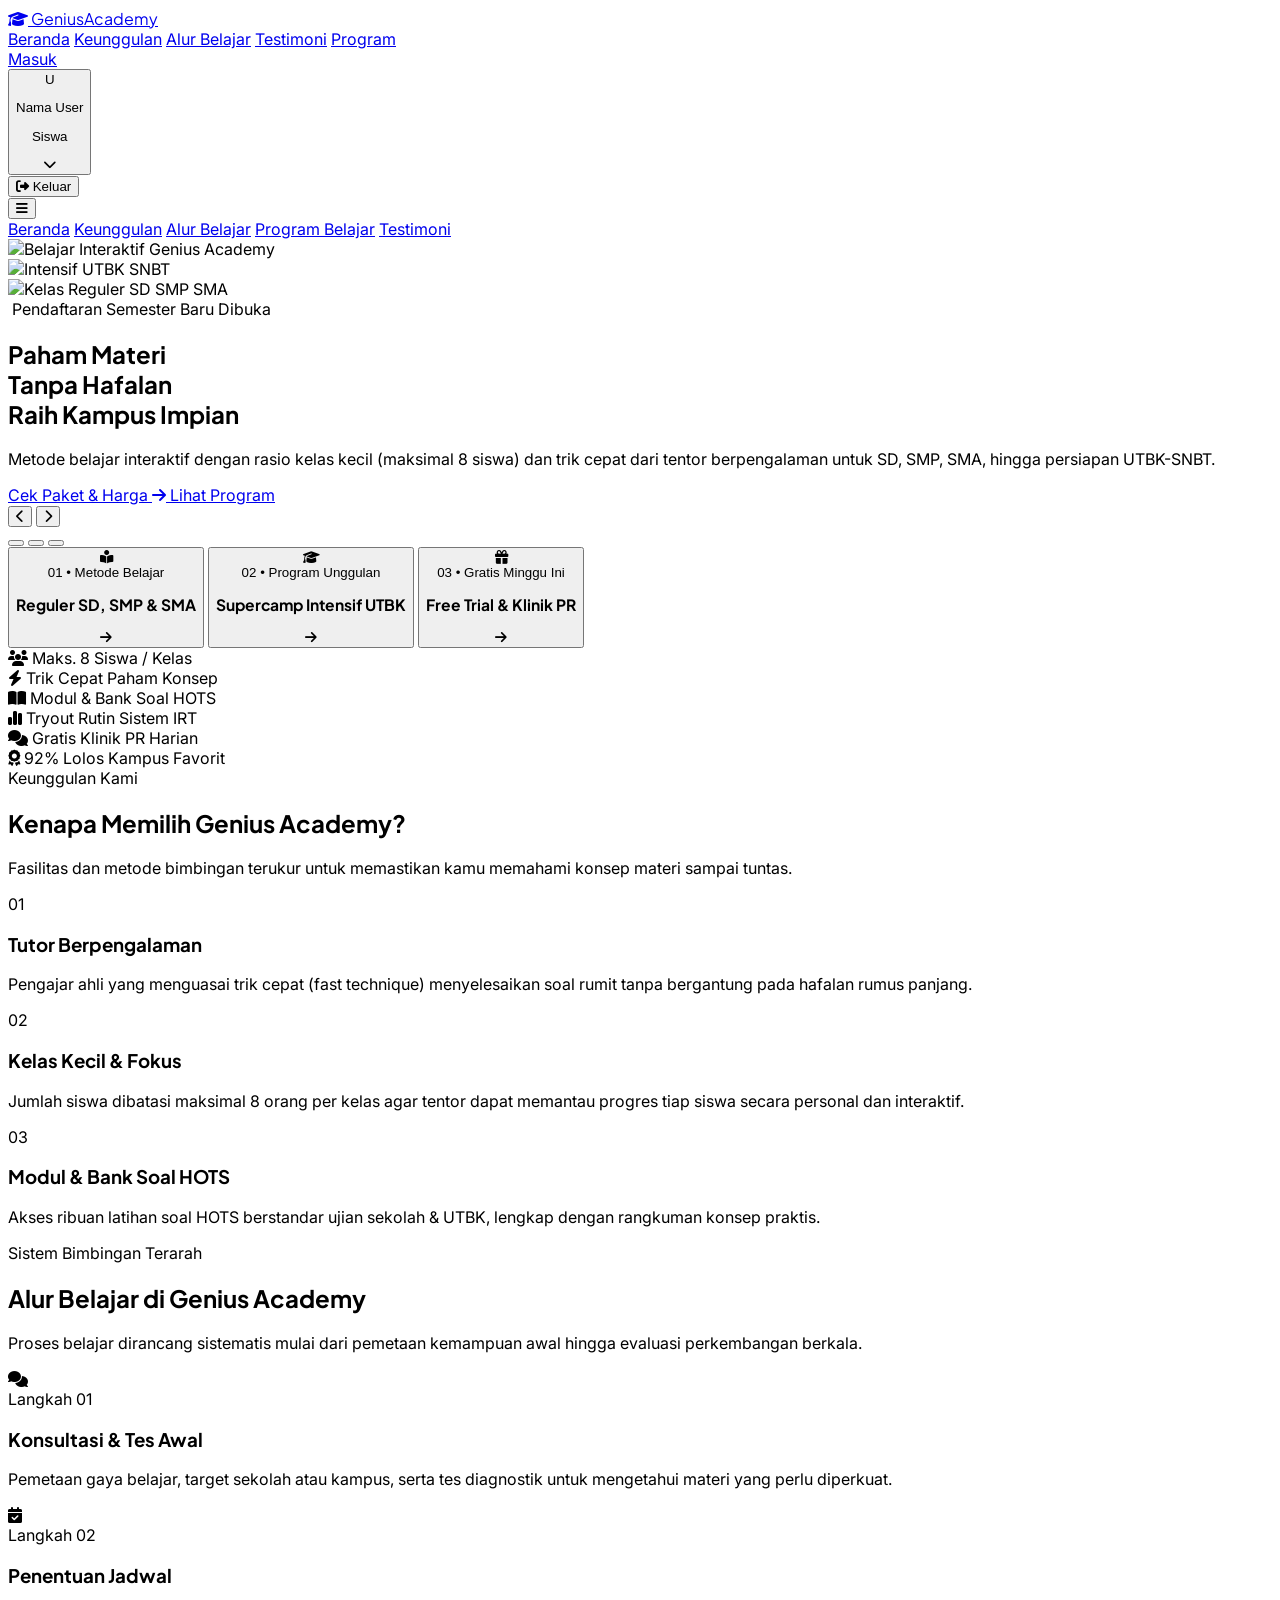
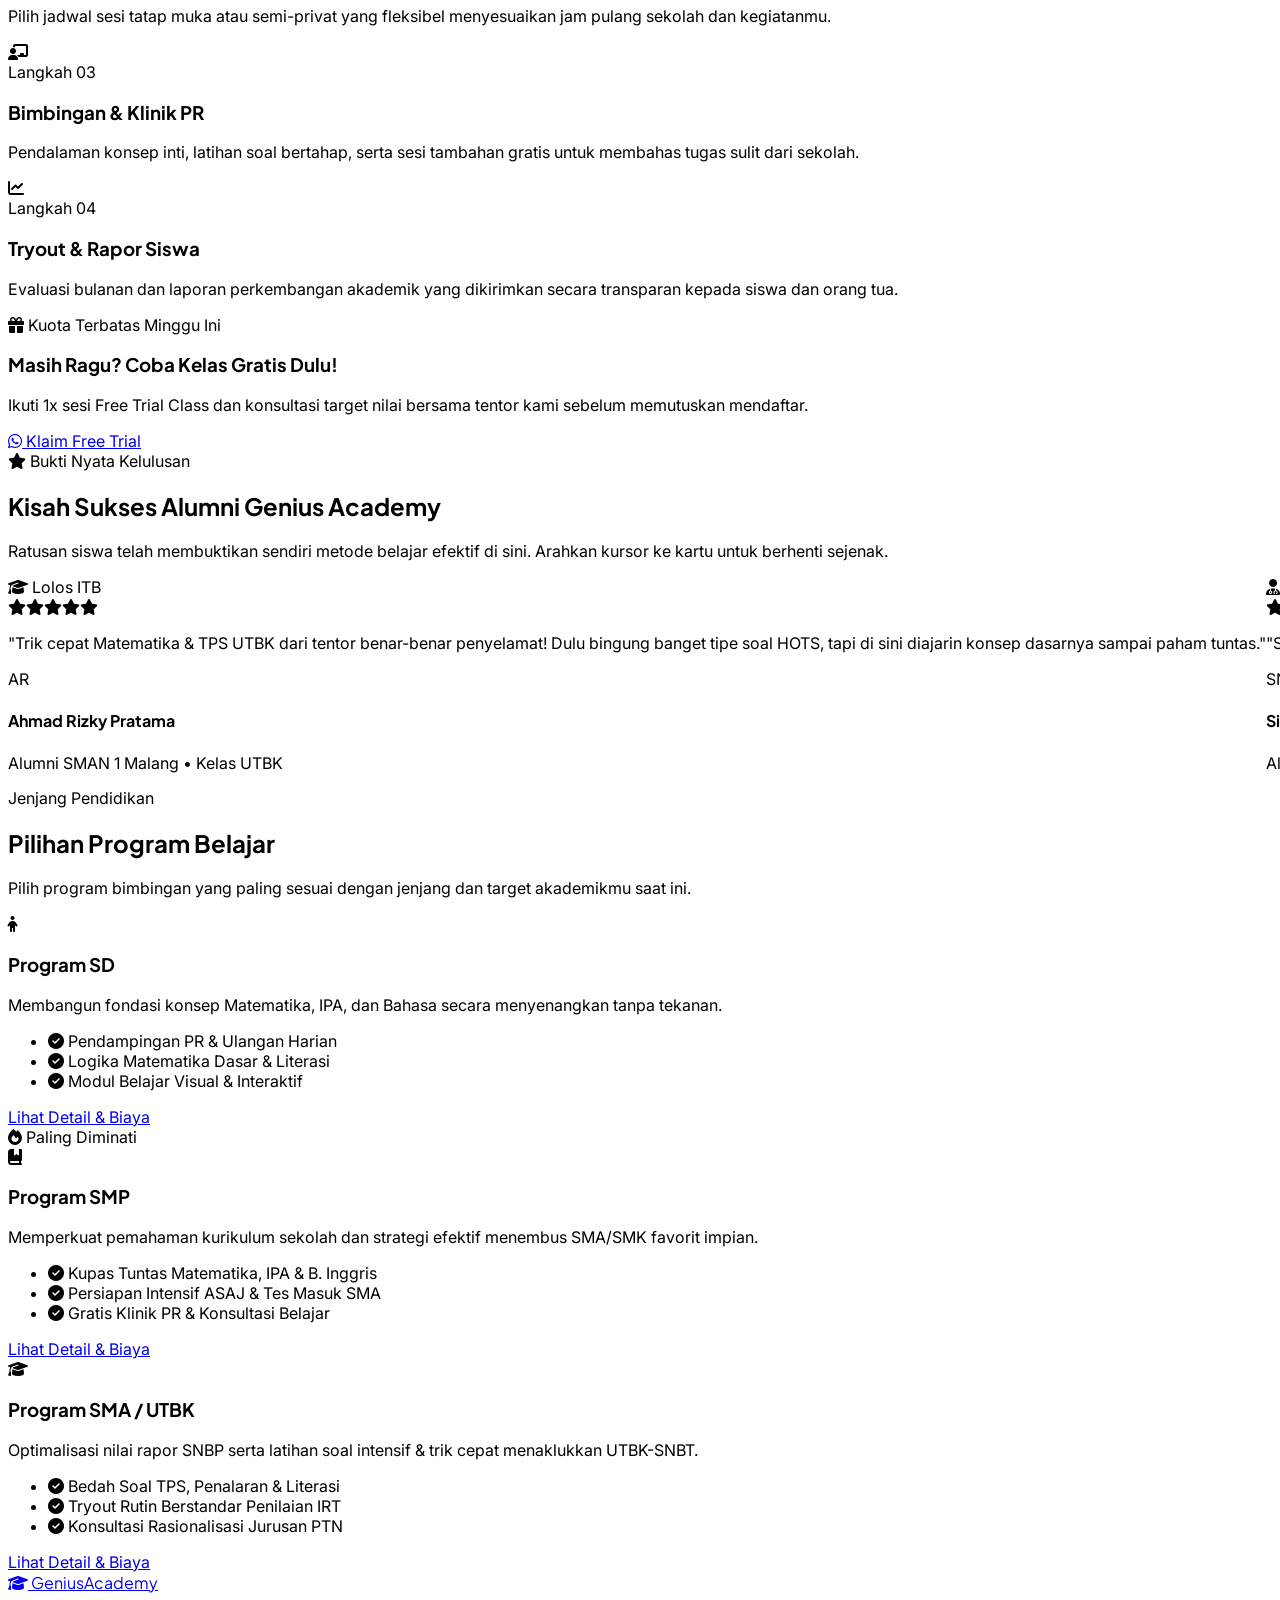
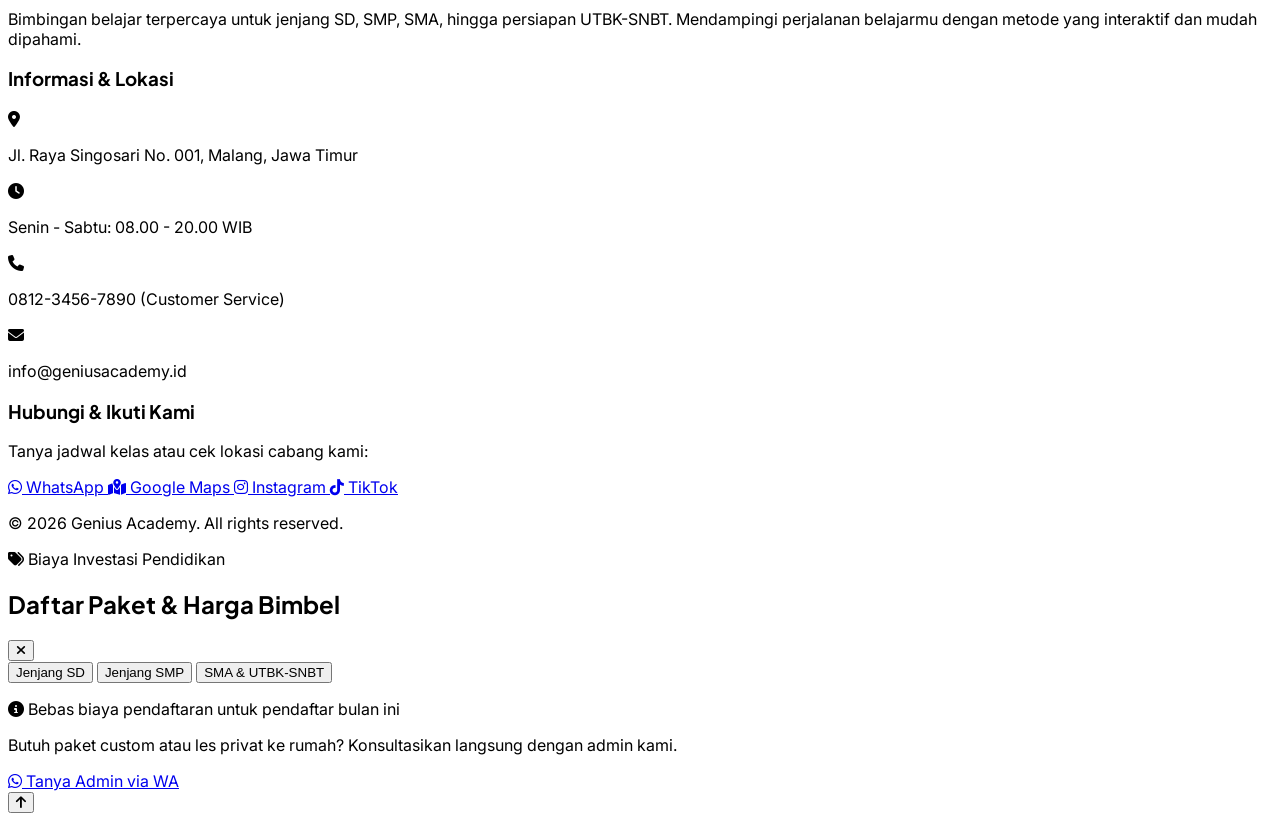
==== commit 01fd25cf: "Add files via upload" ====
--- a/index.html
+++ b/index.html
@@ -143,9 +143,9 @@
                         </p>
 
                         <div class="flex flex-wrap items-center gap-4">
-                            <button type="button" id="hero-cta-primary" data-action="open-pricing" class="inline-flex items-center gap-2.5 px-7 py-3.5 bg-blue-600 hover:bg-blue-500 text-white font-bold text-sm rounded-xl transition shadow-lg shadow-blue-600/30 cursor-pointer">
+                            <a href="#pricingModal" id="hero-cta-primary" data-action="open-pricing" class="inline-flex items-center gap-2.5 px-7 py-3.5 bg-blue-600 hover:bg-blue-500 text-white font-bold text-sm rounded-xl transition shadow-lg shadow-blue-600/30 cursor-pointer">
                                 Cek Paket & Harga <i class="fa-solid fa-arrow-right"></i>
-                            </button>
+                            </a>
                             <a href="#program" class="inline-flex items-center gap-2 px-7 py-3.5 bg-white/10 hover:bg-white/15 backdrop-blur-md text-white border border-white/20 font-bold text-sm rounded-xl transition">
                                 Lihat Program
                             </a>
@@ -381,7 +381,7 @@
                     </p>
                 </div>
                 <div class="shrink-0 w-full sm:w-auto">
-                    <a href="https://wa.me/6285712636036?text=Halo%20Admin%20Genius%20Academy,%20saya%20ingin%20tanya%20jadwal%20Free%20Trial%20Class." target="_blank" class="inline-flex items-center justify-center gap-2.5 w-full sm:w-auto bg-emerald-600 hover:bg-emerald-500 text-white font-bold px-7 py-4 rounded-xl transition shadow-lg">
+                    <a href="https://wa.me/6285712636036?text=Halo%20Admin%20Genius%20Academy,%20saya%20ingin%20tanya%20jadwal%20Free%20Trial%20Class." target="_blank" rel="noopener noreferrer" class="inline-flex items-center justify-center gap-2.5 w-full sm:w-auto bg-emerald-600 hover:bg-emerald-500 text-white font-bold px-7 py-4 rounded-xl transition shadow-lg">
                         <i class="fa-brands fa-whatsapp text-xl"></i> Klaim Free Trial
                     </a>
                 </div>
@@ -783,19 +783,19 @@
                     <p class="text-slate-400 text-sm mb-4">Tanya jadwal kelas atau cek lokasi cabang kami:</p>
 
                     <div class="grid grid-cols-2 gap-3">
-                        <a href="https://wa.me/6285712636036" target="_blank" class="flex items-center justify-center gap-2 bg-emerald-600 hover:bg-emerald-500 text-white py-3 px-4 rounded-xl text-xs sm:text-sm font-bold transition">
+                        <a href="https://wa.me/6285712636036" target="_blank" rel="noopener noreferrer" class="flex items-center justify-center gap-2 bg-emerald-600 hover:bg-emerald-500 text-white py-3 px-4 rounded-xl text-xs sm:text-sm font-bold transition">
                             <i class="fa-brands fa-whatsapp text-base"></i> WhatsApp
                         </a>
 
-                        <a href="https://maps.app.goo.gl/EeKWpFejCXCWuyDHA" target="_blank" class="flex items-center justify-center gap-2 bg-slate-800 hover:bg-slate-700 border border-slate-700 text-white py-3 px-4 rounded-xl text-xs sm:text-sm font-bold transition">
+                        <a href="https://maps.app.goo.gl/EeKWpFejCXCWuyDHA" target="_blank" rel="noopener noreferrer" class="flex items-center justify-center gap-2 bg-slate-800 hover:bg-slate-700 border border-slate-700 text-white py-3 px-4 rounded-xl text-xs sm:text-sm font-bold transition">
                             <i class="fa-solid fa-map-location-dot text-base text-red-400"></i> Google Maps
                         </a>
 
-                        <a href="https://www.instagram.com/_maulanaaa123?vrfl=MWloZmNta3RxdDgwbA==" target="_blank" class="flex items-center justify-center gap-2 bg-slate-800 hover:bg-slate-700 border border-slate-700 text-white py-3 px-4 rounded-xl text-xs sm:text-sm font-bold transition">
+                        <a href="https://www.instagram.com/_maulanaaa123?vrfl=MWloZmNta3RxdDgwbA==" target="_blank" rel="noopener noreferrer" class="flex items-center justify-center gap-2 bg-slate-800 hover:bg-slate-700 border border-slate-700 text-white py-3 px-4 rounded-xl text-xs sm:text-sm font-bold transition">
                             <i class="fa-brands fa-instagram text-base text-pink-400"></i> Instagram
                         </a>
 
-                        <a href="https://www.tiktok.com/@_28qii?is_from_webapp=1&sender_device=pc" target="_blank" class="flex items-center justify-center gap-2 bg-slate-800 hover:bg-slate-700 border border-slate-700 text-white py-3 px-4 rounded-xl text-xs sm:text-sm font-bold transition">
+                        <a href="https://www.tiktok.com/@_28qii?is_from_webapp=1&sender_device=pc" target="_blank" rel="noopener noreferrer" class="flex items-center justify-center gap-2 bg-slate-800 hover:bg-slate-700 border border-slate-700 text-white py-3 px-4 rounded-xl text-xs sm:text-sm font-bold transition">
                             <i class="fa-brands fa-tiktok text-base text-cyan-400"></i> TikTok
                         </a>
                     </div>
@@ -866,7 +866,7 @@
                 <p class="text-xs text-slate-600 text-center sm:text-left">
                     Butuh paket custom atau les privat ke rumah? Konsultasikan langsung dengan admin kami.
                 </p>
-                <a href="https://wa.me/6285712636036?text=Halo%20Admin%20Genius%20Academy,%20saya%20ingin%20konsultasi%20paket%20dan%20biaya%20bimbel." target="_blank" class="inline-flex items-center gap-2 px-4 py-2 bg-emerald-600 hover:bg-emerald-500 text-white text-xs font-bold rounded-xl transition shrink-0">
+                <a href="https://wa.me/6285712636036?text=Halo%20Admin%20Genius%20Academy,%20saya%20ingin%20konsultasi%20paket%20dan%20biaya%20bimbel." target="_blank" rel="noopener noreferrer" class="inline-flex items-center gap-2 px-4 py-2 bg-emerald-600 hover:bg-emerald-500 text-white text-xs font-bold rounded-xl transition shrink-0">
                     <i class="fa-brands fa-whatsapp text-sm"></i> Tanya Admin via WA
                 </a>
             </div>
--- a/css/style.css
+++ b/css/style.css
@@ -58,4 +58,4 @@
 
 .animate-marquee:hover {
     animation-play-state: paused;
-}
+}
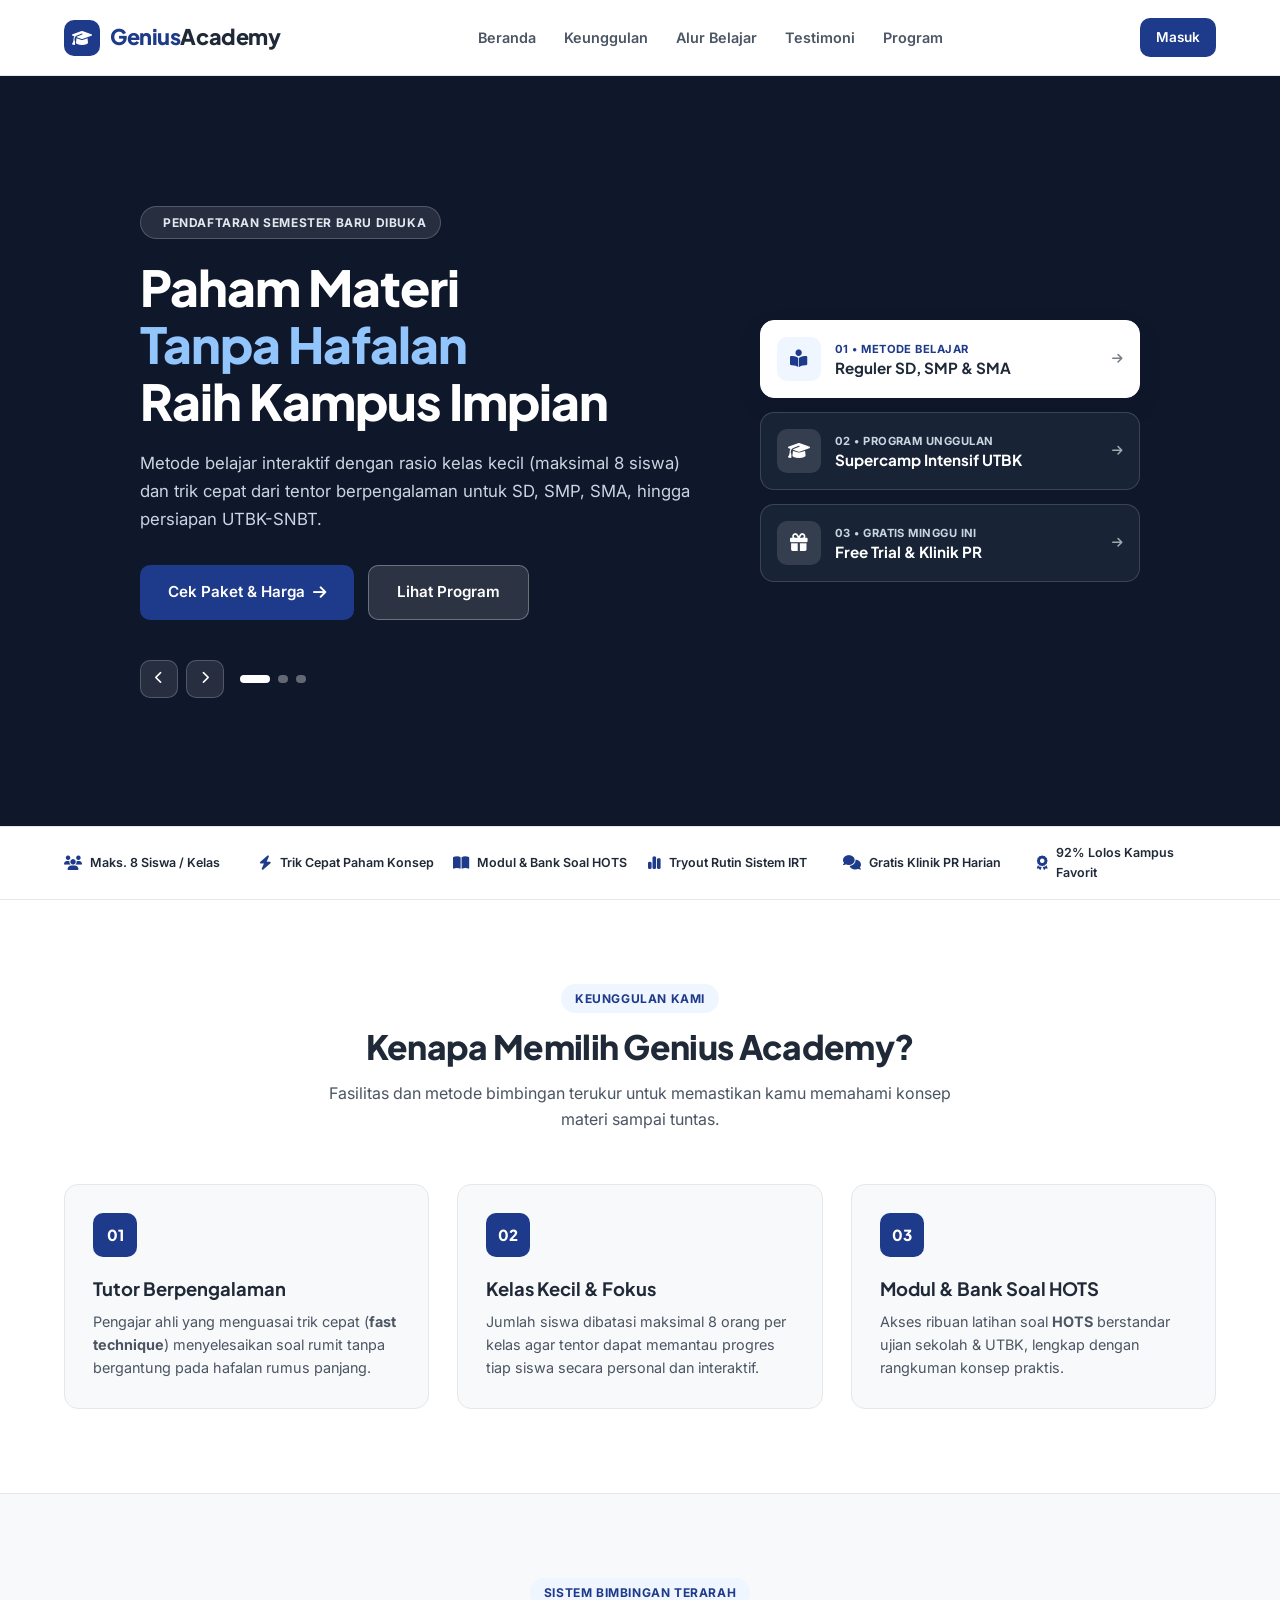
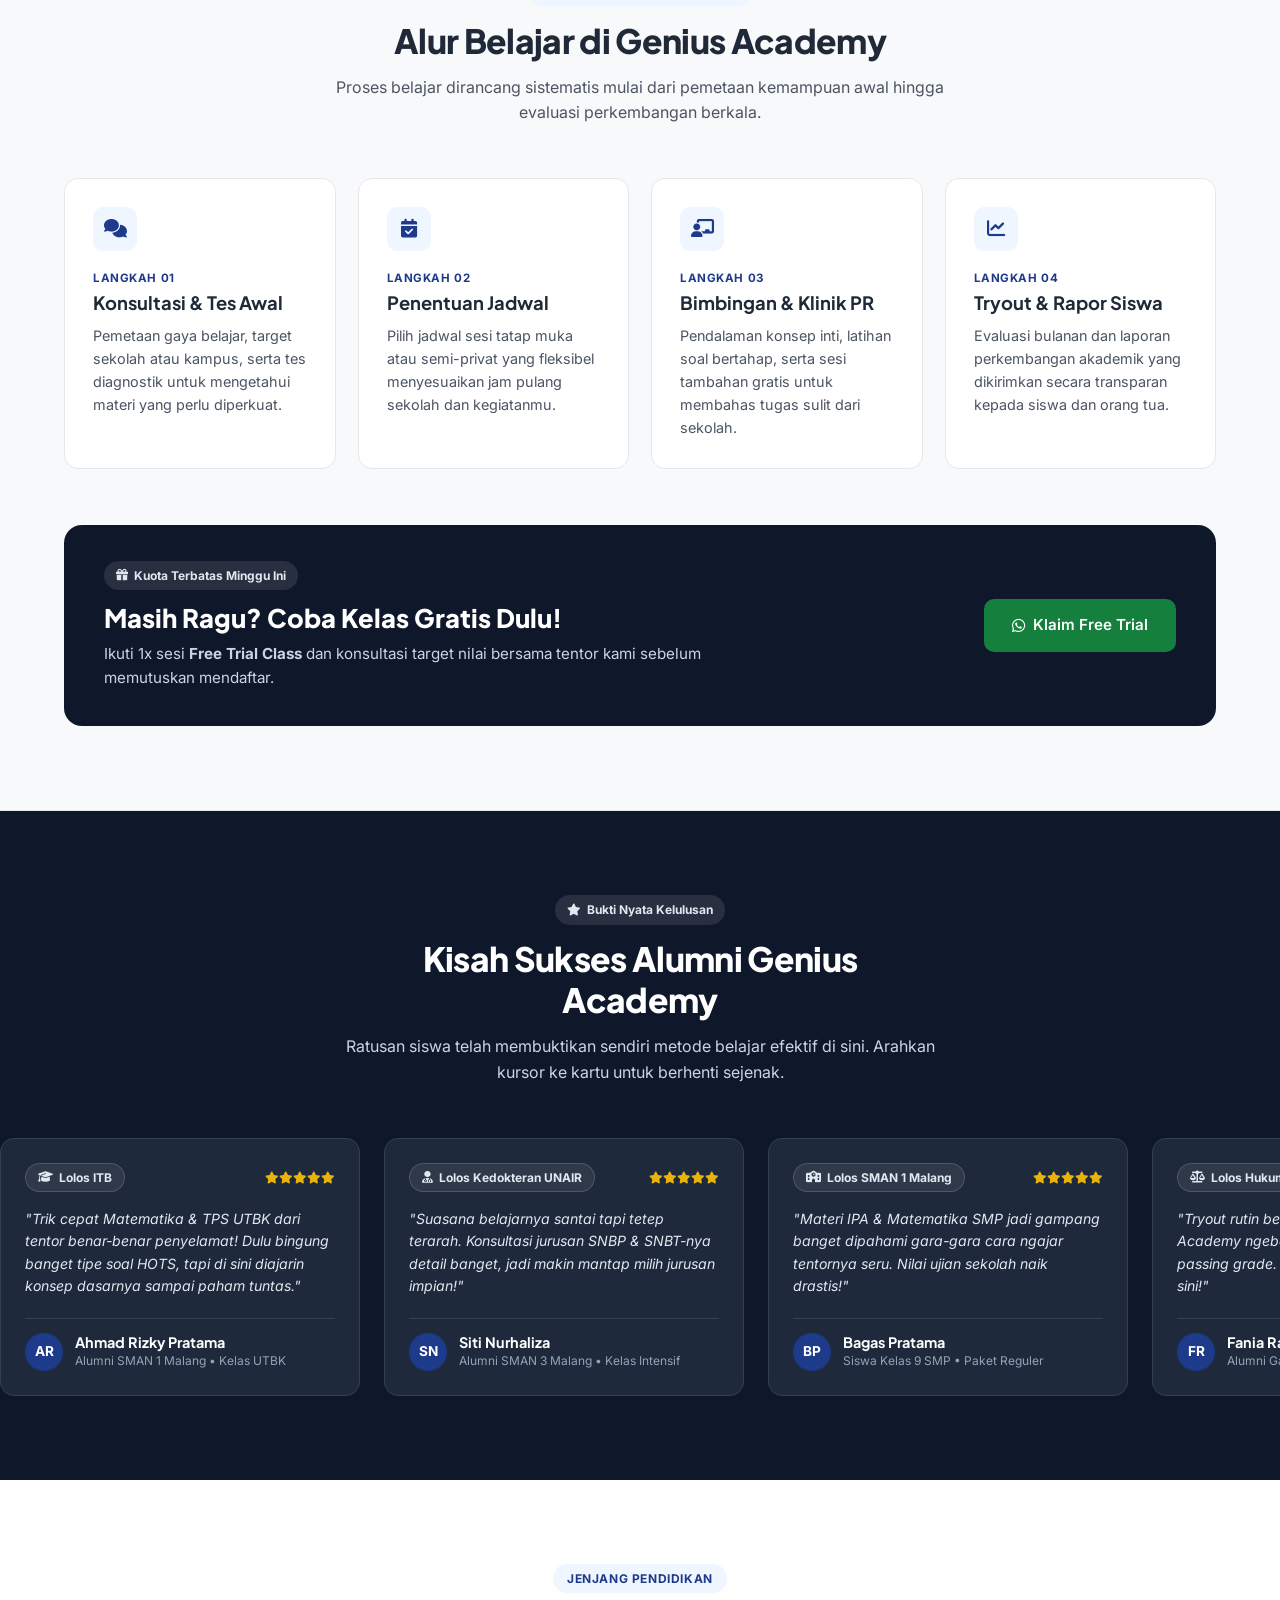
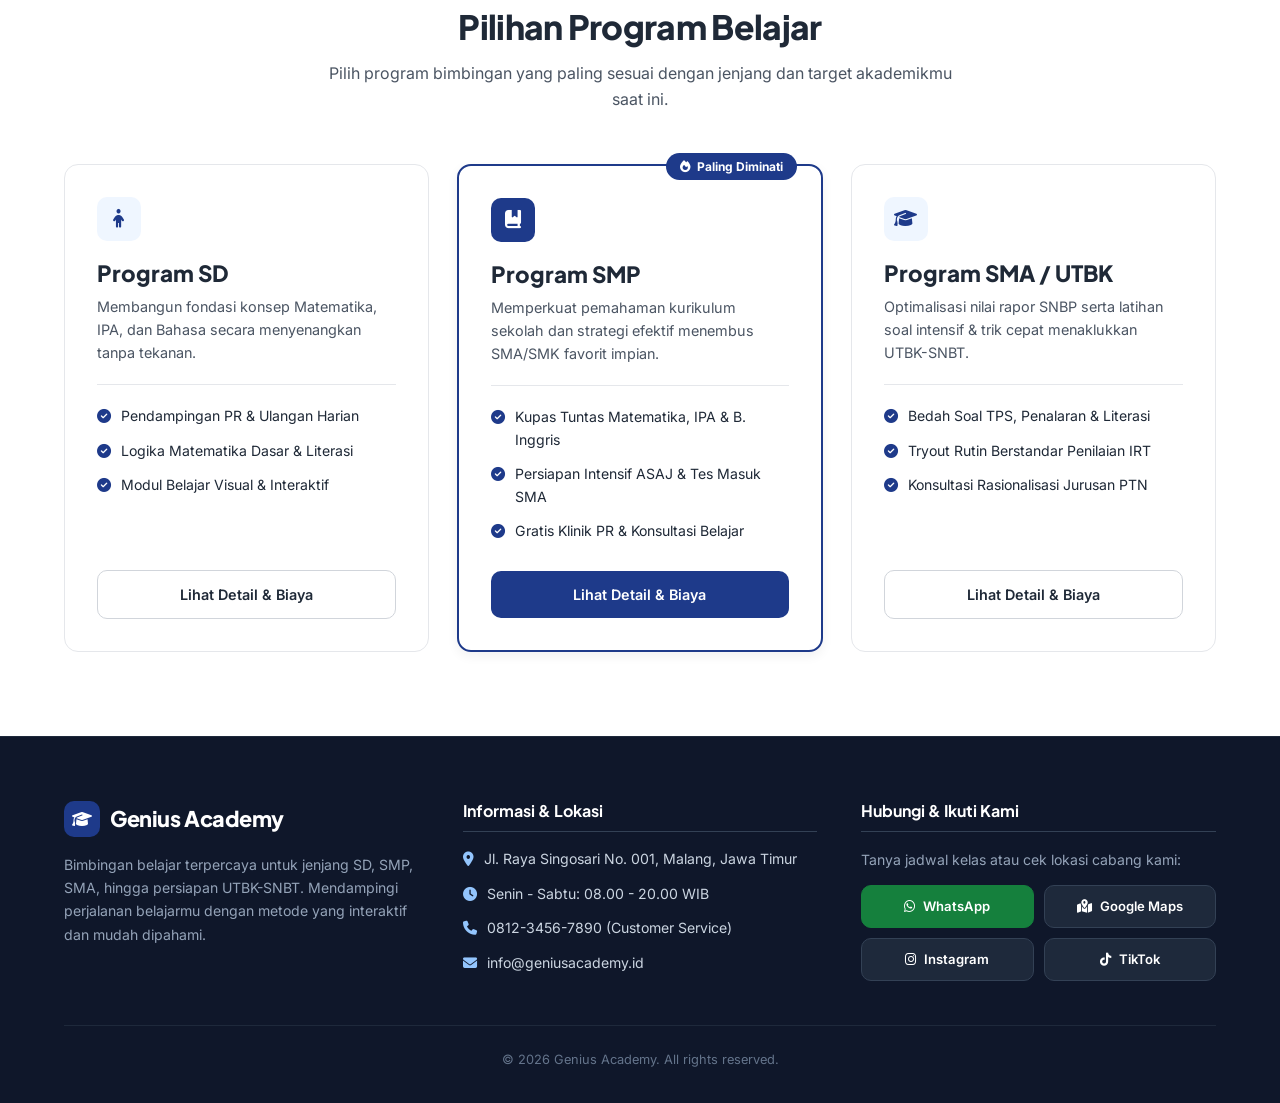
==== commit 1dfc0506: "Add files via upload" ====
--- a/index.html
+++ b/index.html
@@ -1,886 +1,674 @@
 <!DOCTYPE html>
-<html lang="id" class="scroll-smooth scroll-pt-20">
+<html lang="id">
 <head>
-    <meta charset="UTF-8">
-    <meta name="viewport" content="width=device-width, initial-scale=1.0">
-    <title>Genius Academy | Bimbingan Belajar Terpercaya</title>
-
-    <!-- Google Fonts: Plus Jakarta Sans & Inter -->
-    <link rel="preconnect" href="https://fonts.googleapis.com">
-    <link rel="preconnect" href="https://fonts.gstatic.com" crossorigin>
-    <link href="https://fonts.googleapis.com/css2?family=Inter:wght@400;500;600&family=Plus+Jakarta+Sans:wght@400;500;600;700;800&display=swap" rel="stylesheet">
-
-    <!-- Tailwind CSS & Config -->
-    <script src="https://cdn.tailwindcss.com"></script>
-    <script src="js/tailwind-config.js"></script>
-
-    <!-- Font Awesome CDN -->
-    <link rel="stylesheet" href="https://cdnjs.cloudflare.com/ajax/libs/font-awesome/6.5.1/css/all.min.css">
-
-    <!-- Custom CSS -->
-    <link rel="stylesheet" href="css/style.css">
+  <meta charset="UTF-8">
+  <meta name="viewport" content="width=device-width, initial-scale=1.0">
+  <title>Genius Academy | Bimbingan Belajar Terpercaya</title>
+
+  <!-- Google Fonts: Plus Jakarta Sans & Inter -->
+  <link rel="preconnect" href="https://fonts.googleapis.com">
+  <link rel="preconnect" href="https://fonts.gstatic.com" crossorigin>
+  <link href="https://fonts.googleapis.com/css2?family=Inter:wght@400;500;600&family=Plus+Jakarta+Sans:wght@600;700;800&display=swap" rel="stylesheet">
+
+  <!-- Font Awesome Icons -->
+  <link rel="stylesheet" href="https://cdnjs.cloudflare.com/ajax/libs/font-awesome/6.5.1/css/all.min.css">
+
+  <!-- Basic Custom CSS -->
+  <link rel="stylesheet" href="css/style.css">
 </head>
-<body class="bg-slate-50 text-slate-800 font-sans antialiased selection:bg-blue-600 selection:text-white">
-
-    <!-- ===================================================================== -->
-    <!-- HEADER / NAVBAR                                                       -->
-    <!-- ===================================================================== -->
-    <header class="bg-slate-950/90 backdrop-blur-md text-white fixed w-full top-0 z-50 border-b border-slate-800/80">
-        <div class="max-w-7xl mx-auto px-6 h-20 flex justify-between items-center">
-            <!-- Logo -->
-            <a href="#beranda" class="text-2xl font-extrabold tracking-tight flex items-center gap-1.5 font-heading">
-                <span class="w-8 h-8 rounded-lg bg-blue-600 flex items-center justify-center text-white text-base">
-                    <i class="fa-solid fa-graduation-cap"></i>
-                </span>
-                <span><span class="text-blue-400">Genius</span>Academy</span>
+<body>
+
+  <!-- ===================================================================== -->
+  <!-- HEADER / NAVBAR -->
+  <!-- ===================================================================== -->
+  <header class="site-header">
+    <div class="container header-inner">
+      <a href="#beranda" class="brand-logo">
+        <span class="brand-icon">
+          <i class="fa-solid fa-graduation-cap"></i>
+        </span>
+        <span><span class="accent">Genius</span>Academy</span>
+      </a>
+
+      <nav class="nav-links">
+        <a href="#beranda">Beranda</a>
+        <a href="#keunggulan">Keunggulan</a>
+        <a href="#alur">Alur Belajar</a>
+        <a href="#testimoni">Testimoni</a>
+        <a href="#program">Program</a>
+      </nav>
+
+      <div class="header-actions">
+        <div id="authContainer" class="profile-wrapper">
+          <a href="login.html" id="loginBtn" class="btn btn-primary btn-sm">Masuk</a>
+
+          <div id="userProfileMenu" class="hidden">
+            <button type="button" id="profileDropdownBtn" class="profile-btn">
+              <div id="userAvatar" class="user-avatar">U</div>
+              <div class="user-meta">
+                <p id="userNameDisplay" class="user-name">Nama User</p>
+                <p id="userRoleDisplay" class="user-role">Siswa</p>
+              </div>
+              <i class="fa-solid fa-chevron-down" style="font-size: 0.65rem; color: #6b7280;"></i>
+            </button>
+
+            <div id="profileDropdown" class="profile-dropdown hidden">
+              <button type="button" id="logoutBtn" class="logout-btn">
+                <i class="fa-solid fa-right-from-bracket"></i> Keluar
+              </button>
+            </div>
+          </div>
+        </div>
+
+        <button type="button" id="mobile-menu-btn" aria-label="Buka Menu" class="mobile-toggle">
+          <i class="fa-solid fa-bars"></i>
+        </button>
+      </div>
+    </div>
+
+    <div id="mobile-menu" class="mobile-menu hidden">
+      <a href="#beranda">Beranda</a>
+      <a href="#keunggulan">Keunggulan</a>
+      <a href="#alur">Alur Belajar</a>
+      <a href="#program">Program Belajar</a>
+      <a href="#testimoni">Testimoni</a>
+    </div>
+  </header>
+
+  <!-- ===================================================================== -->
+  <!-- HERO SECTION -->
+  <!-- ===================================================================== -->
+  <section id="beranda" class="hero-section">
+    <div id="hero-bg-container" class="hero-bg-container">
+      <div class="hero-bg-slide active" data-index="0">
+        <img src="https://images.unsplash.com/photo-1523240795612-9a054b0db644?ixlib=rb-4.0.3&auto=format&fit=crop&w=1800&q=85" alt="Belajar Interaktif Genius Academy">
+        <div class="hero-overlay"></div>
+      </div>
+      <div class="hero-bg-slide" data-index="1">
+        <img src="https://images.unsplash.com/photo-1434030216411-0b793f4b4173?ixlib=rb-4.0.3&auto=format&fit=crop&w=1800&q=85" alt="Intensif UTBK SNBT">
+        <div class="hero-overlay"></div>
+      </div>
+      <div class="hero-bg-slide" data-index="2">
+        <img src="https://images.unsplash.com/photo-1522202176988-66273c2fd55f?ixlib=rb-4.0.3&auto=format&fit=crop&w=1800&q=85" alt="Kelas Reguler SD SMP SMA">
+        <div class="hero-overlay"></div>
+      </div>
+    </div>
+
+    <div class="hero-main">
+      <div class="container hero-grid">
+        <div>
+          <span id="hero-badge" class="hero-badge">
+            <i class="fa-solid fa-sparkles"></i> Pendaftaran Semester Baru Dibuka
+          </span>
+
+          <h1 id="hero-title" class="hero-title">
+            Paham Materi<br>
+            <span class="highlight">Tanpa Hafalan</span><br>
+            Raih Kampus Impian
+          </h1>
+
+          <p id="hero-desc" class="hero-desc">
+            Metode belajar interaktif dengan rasio kelas kecil (maksimal 8 siswa) dan trik cepat dari tentor berpengalaman untuk SD, SMP, SMA, hingga persiapan UTBK-SNBT.
+          </p>
+
+          <div class="hero-cta-group">
+            <a href="#pricingModal" id="hero-cta-primary" data-action="open-pricing" class="btn btn-primary btn-lg">
+              Cek Paket & Harga <i class="fa-solid fa-arrow-right"></i>
             </a>
-
-            <!-- Menu Navigasi Desktop -->
-            <nav class="hidden md:flex items-center space-x-8 text-sm font-semibold text-slate-300">
-                <a href="#beranda" class="hover:text-white transition">Beranda</a>
-                <a href="#keunggulan" class="hover:text-white transition">Keunggulan</a>
-                <a href="#alur" class="hover:text-white transition">Alur Belajar</a>
-                <a href="#testimoni" class="hover:text-white transition">Testimoni</a>
-                <a href="#program" class="hover:text-white transition">Program</a>
-            </nav>
-
-            <!-- Wadah Tombol Auth & Mobile Toggle -->
-            <div class="flex items-center gap-3">
-                <div id="authContainer" class="relative">
-                    <!-- Tampilan Default Sebelum Login -->
-                    <a href="login.html" id="loginBtn" class="px-5 py-2.5 bg-blue-600 hover:bg-blue-500 text-white text-xs sm:text-sm font-bold rounded-xl transition shadow-lg shadow-blue-600/20">
-                        Masuk
-                    </a>
-
-                    <!-- Tampilan Profil User Setelah Login -->
-                    <div id="userProfileMenu" class="hidden relative">
-                        <button type="button" id="profileDropdownBtn" class="flex items-center gap-2.5 bg-slate-900 hover:bg-slate-800 border border-slate-700 px-3 py-1.5 rounded-xl transition cursor-pointer">
-                            <div id="userAvatar" class="w-8 h-8 rounded-lg bg-blue-600 text-white font-bold text-xs flex items-center justify-center uppercase">
-                                U
-                            </div>
-                            <div class="text-left hidden sm:block">
-                                <p id="userNameDisplay" class="text-xs font-bold text-white leading-tight">Nama User</p>
-                                <p id="userRoleDisplay" class="text-[10px] font-semibold text-blue-400 uppercase">Siswa</p>
-                            </div>
-                            <i class="fa-solid fa-chevron-down text-slate-400 text-[10px] ml-1"></i>
-                        </button>
-
-                        <!-- Dropdown Menu Profil -->
-                        <div id="profileDropdown" class="hidden absolute right-0 mt-2 w-48 bg-white rounded-2xl shadow-xl border border-slate-200 py-2 z-50">
-                            <button type="button" id="logoutBtn" class="w-full flex items-center gap-2 text-left px-4 py-2.5 text-xs font-bold text-red-600 hover:bg-red-50 transition cursor-pointer">
-                                <i class="fa-solid fa-right-from-bracket"></i> Keluar
-                            </button>
-                        </div>
-                    </div>
-                </div>
-
-                <!-- Tombol Mobile Menu -->
-                <button type="button" id="mobile-menu-btn" aria-label="Buka Menu" class="md:hidden w-10 h-10 rounded-xl bg-slate-900 border border-slate-800 text-slate-300 hover:text-white flex items-center justify-center transition">
-                    <i class="fa-solid fa-bars text-lg"></i>
-                </button>
-            </div>
-        </div>
-
-        <!-- Menu Navigasi Mobile -->
-        <div id="mobile-menu" class="hidden md:hidden bg-slate-950 border-t border-slate-800 px-6 py-4 space-y-2">
-            <a href="#beranda" class="block text-slate-300 hover:text-white font-semibold py-2">Beranda</a>
-            <a href="#keunggulan" class="block text-slate-300 hover:text-white font-semibold py-2">Keunggulan</a>
-            <a href="#alur" class="block text-slate-300 hover:text-white font-semibold py-2">Alur Belajar</a>
-            <a href="#program" class="block text-slate-300 hover:text-white font-semibold py-2">Program Belajar</a>
-            <a href="#testimoni" class="block text-slate-300 hover:text-white font-semibold py-2">Testimoni</a>
-        </div>
-    </header>
-
-    <!-- ===================================================================== -->
-    <!-- HERO SECTION FULL-SCREEN SLIDER                                       -->
-    <!-- ===================================================================== -->
-    <section id="beranda" class="relative min-h-screen pt-20 flex flex-col justify-between overflow-hidden bg-slate-950">
-
-        <!-- Background Slider Images -->
-        <div id="hero-bg-container" class="absolute inset-0 z-0">
-            <!-- Slide 0 BG -->
-            <div class="hero-bg-slide absolute inset-0 transition-opacity duration-700 opacity-100" data-index="0">
-                <img src="https://images.unsplash.com/photo-1523240795612-9a054b0db644?ixlib=rb-4.0.3&auto=format&fit=crop&w=1800&q=85"
-                     alt="Belajar Interaktif Genius Academy"
-                     class="w-full h-full object-cover object-center">
-                <div class="absolute inset-0 bg-gradient-to-r from-slate-950 via-slate-950/85 to-slate-950/40"></div>
-            </div>
-            <!-- Slide 1 BG -->
-            <div class="hero-bg-slide absolute inset-0 transition-opacity duration-700 opacity-0 pointer-events-none" data-index="1">
-                <img src="https://images.unsplash.com/photo-1434030216411-0b793f4b4173?ixlib=rb-4.0.3&auto=format&fit=crop&w=1800&q=85"
-                     alt="Intensif UTBK SNBT"
-                     class="w-full h-full object-cover object-center">
-                <div class="absolute inset-0 bg-gradient-to-r from-slate-950 via-blue-950/85 to-slate-950/40"></div>
-            </div>
-            <!-- Slide 2 BG -->
-            <div class="hero-bg-slide absolute inset-0 transition-opacity duration-700 opacity-0 pointer-events-none" data-index="2">
-                <img src="https://images.unsplash.com/photo-1522202176988-66273c2fd55f?ixlib=rb-4.0.3&auto=format&fit=crop&w=1800&q=85"
-                     alt="Kelas Reguler SD SMP SMA"
-                     class="w-full h-full object-cover object-center">
-                <div class="absolute inset-0 bg-gradient-to-r from-slate-950 via-indigo-950/85 to-slate-950/40"></div>
-            </div>
-        </div>
-
-        <!-- Main Hero Content Grid -->
-        <div class="max-w-7xl mx-auto px-6 w-full flex-1 flex items-center relative z-10 py-12 lg:py-16">
-            <div class="w-full grid lg:grid-cols-12 gap-12 items-center">
-
-                <!-- Kolom Kiri: Headline, Subjudul & Tombol -->
-                <div class="lg:col-span-7 text-white">
-                    <div id="hero-text-box" class="slide-text-animate">
-                        <span id="hero-badge" class="inline-flex items-center gap-2 px-3.5 py-1.5 mb-6 rounded-full bg-blue-500/15 border border-blue-400/30 text-blue-300 font-bold text-xs uppercase tracking-wider">
-                            <i class="fa-solid fa-sparkles text-amber-400"></i> Pendaftaran Semester Baru Dibuka
-                        </span>
-
-                        <h1 id="hero-title" class="text-4xl sm:text-5xl xl:text-6xl font-extrabold font-heading tracking-tight leading-[1.12] mb-6">
-                            Paham Materi<br>
-                            <span class="text-blue-400">Tanpa Hafalan</span><br>
-                            Raih Kampus Impian
-                        </h1>
-
-                        <p id="hero-desc" class="text-base sm:text-lg text-slate-300 max-w-xl mb-8 leading-relaxed">
-                            Metode belajar interaktif dengan rasio kelas kecil (maksimal 8 siswa) dan trik cepat dari tentor berpengalaman untuk SD, SMP, SMA, hingga persiapan UTBK-SNBT.
-                        </p>
-
-                        <div class="flex flex-wrap items-center gap-4">
-                            <a href="#pricingModal" id="hero-cta-primary" data-action="open-pricing" class="inline-flex items-center gap-2.5 px-7 py-3.5 bg-blue-600 hover:bg-blue-500 text-white font-bold text-sm rounded-xl transition shadow-lg shadow-blue-600/30 cursor-pointer">
-                                Cek Paket & Harga <i class="fa-solid fa-arrow-right"></i>
-                            </a>
-                            <a href="#program" class="inline-flex items-center gap-2 px-7 py-3.5 bg-white/10 hover:bg-white/15 backdrop-blur-md text-white border border-white/20 font-bold text-sm rounded-xl transition">
-                                Lihat Program
-                            </a>
-                        </div>
-                    </div>
-
-                    <!-- Kontrol Navigasi Slide -->
-                    <div class="flex items-center gap-4 mt-12">
-                        <div class="flex items-center gap-2">
-                            <button type="button" id="hero-prev" aria-label="Slide Sebelumnya" class="w-10 h-10 rounded-xl bg-white/10 hover:bg-white/20 border border-white/15 text-white flex items-center justify-center transition">
-                                <i class="fa-solid fa-chevron-left text-xs"></i>
-                            </button>
-                            <button type="button" id="hero-next" aria-label="Slide Berikutnya" class="w-10 h-10 rounded-xl bg-white/10 hover:bg-white/20 border border-white/15 text-white flex items-center justify-center transition">
-                                <i class="fa-solid fa-chevron-right text-xs"></i>
-                            </button>
-                        </div>
-                        <div id="hero-indicators" class="flex items-center gap-2">
-                            <button type="button" data-slide="0" aria-label="Slide 1" class="h-2 w-8 rounded-full bg-blue-500 transition-all"></button>
-                            <button type="button" data-slide="1" aria-label="Slide 2" class="h-2 w-2.5 rounded-full bg-white/30 hover:bg-white/60 transition-all"></button>
-                            <button type="button" data-slide="2" aria-label="Slide 3" class="h-2 w-2.5 rounded-full bg-white/30 hover:bg-white/60 transition-all"></button>
-                        </div>
-                    </div>
-                </div>
-
-                <!-- Kolom Kanan: 3 Tab Kartu Switcher -->
-                <div class="lg:col-span-5 flex flex-col gap-3.5 lg:items-end">
-                    <!-- Switcher 0 -->
-                    <button type="button" data-target-slide="0" class="hero-side-card text-left w-full sm:w-96 bg-slate-900/85 hover:bg-slate-900 backdrop-blur-md border border-blue-500 ring-2 ring-blue-500/40 rounded-2xl p-4 flex items-center gap-4 text-white shadow-xl transition-all">
-                        <div class="w-12 h-12 rounded-xl bg-blue-600/20 text-blue-400 flex items-center justify-center text-lg shrink-0">
-                            <i class="fa-solid fa-book-open-reader"></i>
-                        </div>
-                        <div class="flex-1 min-w-0">
-                            <span class="text-[11px] font-bold uppercase tracking-wider text-blue-400">01 • Metode Belajar</span>
-                            <h3 class="font-bold text-sm sm:text-base truncate font-heading">Reguler SD, SMP & SMA</h3>
-                        </div>
-                        <i class="fa-solid fa-arrow-right text-xs text-slate-400"></i>
-                    </button>
-
-                    <!-- Switcher 1 -->
-                    <button type="button" data-target-slide="1" class="hero-side-card text-left w-full sm:w-96 bg-slate-900/65 hover:bg-slate-900 backdrop-blur-md border border-white/10 rounded-2xl p-4 flex items-center gap-4 text-white shadow-xl transition-all">
-                        <div class="w-12 h-12 rounded-xl bg-amber-500/20 text-amber-400 flex items-center justify-center text-lg shrink-0">
-                            <i class="fa-solid fa-graduation-cap"></i>
-                        </div>
-                        <div class="flex-1 min-w-0">
-                            <span class="text-[11px] font-bold uppercase tracking-wider text-amber-400">02 • Program Unggulan</span>
-                            <h3 class="font-bold text-sm sm:text-base truncate font-heading">Supercamp Intensif UTBK</h3>
-                        </div>
-                        <i class="fa-solid fa-arrow-right text-xs text-slate-400"></i>
-                    </button>
-
-                    <!-- Switcher 2 -->
-                    <button type="button" data-target-slide="2" class="hero-side-card text-left w-full sm:w-96 bg-slate-900/65 hover:bg-slate-900 backdrop-blur-md border border-white/10 rounded-2xl p-4 flex items-center gap-4 text-white shadow-xl transition-all">
-                        <div class="w-12 h-12 rounded-xl bg-emerald-500/20 text-emerald-400 flex items-center justify-center text-lg shrink-0">
-                            <i class="fa-solid fa-gift"></i>
-                        </div>
-                        <div class="flex-1 min-w-0">
-                            <span class="text-[11px] font-bold uppercase tracking-wider text-emerald-400">03 • Gratis Minggu Ini</span>
-                            <h3 class="font-bold text-sm sm:text-base truncate font-heading">Free Trial & Klinik PR</h3>
-                        </div>
-                        <i class="fa-solid fa-arrow-right text-xs text-slate-400"></i>
-                    </button>
-                </div>
-
-            </div>
-        </div>
-
-        <!-- Bottom Feature Strip -->
-        <div class="relative z-10 bg-white border-t border-slate-200 py-4">
-            <div class="max-w-7xl mx-auto px-6">
-                <div class="grid grid-cols-2 sm:grid-cols-3 lg:grid-cols-6 gap-4 text-xs font-bold text-slate-700">
-                    <div class="flex items-center gap-2.5">
-                        <i class="fa-solid fa-users text-blue-600 text-sm"></i>
-                        <span>Maks. 8 Siswa / Kelas</span>
-                    </div>
-                    <div class="flex items-center gap-2.5">
-                        <i class="fa-solid fa-bolt text-amber-500 text-sm"></i>
-                        <span>Trik Cepat Paham Konsep</span>
-                    </div>
-                    <div class="flex items-center gap-2.5">
-                        <i class="fa-solid fa-book-open text-blue-600 text-sm"></i>
-                        <span>Modul & Bank Soal HOTS</span>
-                    </div>
-                    <div class="flex items-center gap-2.5">
-                        <i class="fa-solid fa-chart-simple text-emerald-600 text-sm"></i>
-                        <span>Tryout Rutin Sistem IRT</span>
-                    </div>
-                    <div class="flex items-center gap-2.5">
-                        <i class="fa-solid fa-comments text-blue-600 text-sm"></i>
-                        <span>Gratis Klinik PR Harian</span>
-                    </div>
-                    <div class="flex items-center gap-2.5">
-                        <i class="fa-solid fa-award text-amber-500 text-sm"></i>
-                        <span>92% Lolos Kampus Favorit</span>
-                    </div>
-                </div>
-            </div>
-        </div>
-    </section>
-
-    <!-- ===================================================================== -->
-    <!-- SECTION KEUNGGULAN                                                    -->
-    <!-- ===================================================================== -->
-    <section id="keunggulan" class="py-24 bg-white">
-        <div class="max-w-7xl mx-auto px-6">
-            <div class="text-center max-w-2xl mx-auto mb-16">
-                <span class="inline-block px-3.5 py-1 mb-3 rounded-full bg-blue-50 text-blue-700 font-bold text-xs uppercase tracking-wider">
-                    Keunggulan Kami
-                </span>
-                <h2 class="text-3xl sm:text-4xl font-extrabold text-slate-900 font-heading tracking-tight mb-4">
-                    Kenapa Memilih Genius Academy?
-                </h2>
-                <p class="text-slate-600 text-base leading-relaxed">
-                    Fasilitas dan metode bimbingan terukur untuk memastikan kamu memahami konsep materi sampai tuntas.
-                </p>
-            </div>
-
-            <div class="grid md:grid-cols-3 gap-8">
-                <!-- Card 1 -->
-                <div class="p-8 bg-slate-50 rounded-2xl border border-slate-200/80 hover:border-blue-300 hover:bg-white hover:shadow-xl hover:shadow-slate-200/50 transition-all duration-300 group">
-                    <div class="w-12 h-12 bg-blue-600 text-white rounded-xl flex items-center justify-center font-extrabold text-base mb-6 shadow-md shadow-blue-600/20">
-                        01
-                    </div>
-                    <h3 class="text-xl font-bold text-slate-900 font-heading mb-3 group-hover:text-blue-600 transition-colors">
-                        Tutor Berpengalaman
-                    </h3>
-                    <p class="text-slate-600 text-sm leading-relaxed">
-                        Pengajar ahli yang menguasai trik cepat (<span class="font-semibold text-slate-800">fast technique</span>) menyelesaikan soal rumit tanpa bergantung pada hafalan rumus panjang.
-                    </p>
-                </div>
-
-                <!-- Card 2 -->
-                <div class="p-8 bg-slate-50 rounded-2xl border border-slate-200/80 hover:border-blue-300 hover:bg-white hover:shadow-xl hover:shadow-slate-200/50 transition-all duration-300 group">
-                    <div class="w-12 h-12 bg-blue-600 text-white rounded-xl flex items-center justify-center font-extrabold text-base mb-6 shadow-md shadow-blue-600/20">
-                        02
-                    </div>
-                    <h3 class="text-xl font-bold text-slate-900 font-heading mb-3 group-hover:text-blue-600 transition-colors">
-                        Kelas Kecil & Fokus
-                    </h3>
-                    <p class="text-slate-600 text-sm leading-relaxed">
-                        Jumlah siswa dibatasi maksimal 8 orang per kelas agar tentor dapat memantau progres tiap siswa secara personal dan interaktif.
-                    </p>
-                </div>
-
-                <!-- Card 3 -->
-                <div class="p-8 bg-slate-50 rounded-2xl border border-slate-200/80 hover:border-blue-300 hover:bg-white hover:shadow-xl hover:shadow-slate-200/50 transition-all duration-300 group">
-                    <div class="w-12 h-12 bg-blue-600 text-white rounded-xl flex items-center justify-center font-extrabold text-base mb-6 shadow-md shadow-blue-600/20">
-                        03
-                    </div>
-                    <h3 class="text-xl font-bold text-slate-900 font-heading mb-3 group-hover:text-blue-600 transition-colors">
-                        Modul & Bank Soal HOTS
-                    </h3>
-                    <p class="text-slate-600 text-sm leading-relaxed">
-                        Akses ribuan latihan soal <span class="font-semibold text-slate-800">HOTS</span> berstandar ujian sekolah & UTBK, lengkap dengan rangkuman konsep praktis.
-                    </p>
-                </div>
-            </div>
-        </div>
-    </section>
-
-    <!-- ===================================================================== -->
-    <!-- SECTION ALUR BELAJAR & KONSULTASI GRATIS                              -->
-    <!-- ===================================================================== -->
-    <section id="alur" class="py-24 bg-slate-50 border-y border-slate-200/80">
-        <div class="max-w-7xl mx-auto px-6">
-            <div class="text-center max-w-2xl mx-auto mb-16">
-                <span class="inline-block px-3.5 py-1 mb-3 rounded-full bg-blue-100 text-blue-700 font-bold text-xs uppercase tracking-wider">
-                    Sistem Bimbingan Terarah
-                </span>
-                <h2 class="text-3xl sm:text-4xl font-extrabold text-slate-900 font-heading tracking-tight mb-4">
-                    Alur Belajar di Genius Academy
-                </h2>
-                <p class="text-slate-600 text-base leading-relaxed">
-                    Proses belajar dirancang sistematis mulai dari pemetaan kemampuan awal hingga evaluasi perkembangan berkala.
-                </p>
-            </div>
-
-            <!-- 4 Langkah Alur Belajar -->
-            <div class="grid sm:grid-cols-2 lg:grid-cols-4 gap-6 mb-16">
-                <div class="bg-white p-7 rounded-2xl border border-slate-200/90 shadow-sm">
-                    <div class="w-11 h-11 rounded-xl bg-blue-50 text-blue-600 flex items-center justify-center text-lg mb-5">
-                        <i class="fa-solid fa-comments"></i>
-                    </div>
-                    <span class="text-xs font-bold text-blue-600 uppercase tracking-wider">Langkah 01</span>
-                    <h3 class="text-lg font-bold text-slate-900 font-heading mt-1 mb-2">Konsultasi & Tes Awal</h3>
-                    <p class="text-sm text-slate-600 leading-relaxed">
-                        Pemetaan gaya belajar, target sekolah atau kampus, serta tes diagnostik untuk mengetahui materi yang perlu diperkuat.
-                    </p>
-                </div>
-
-                <div class="bg-white p-7 rounded-2xl border border-slate-200/90 shadow-sm">
-                    <div class="w-11 h-11 rounded-xl bg-blue-50 text-blue-600 flex items-center justify-center text-lg mb-5">
-                        <i class="fa-solid fa-calendar-check"></i>
-                    </div>
-                    <span class="text-xs font-bold text-blue-600 uppercase tracking-wider">Langkah 02</span>
-                    <h3 class="text-lg font-bold text-slate-900 font-heading mt-1 mb-2">Penentuan Jadwal</h3>
-                    <p class="text-sm text-slate-600 leading-relaxed">
-                        Pilih jadwal sesi tatap muka atau semi-privat yang fleksibel menyesuaikan jam pulang sekolah dan kegiatanmu.
-                    </p>
-                </div>
-
-                <div class="bg-white p-7 rounded-2xl border border-slate-200/90 shadow-sm">
-                    <div class="w-11 h-11 rounded-xl bg-blue-50 text-blue-600 flex items-center justify-center text-lg mb-5">
-                        <i class="fa-solid fa-chalkboard-user"></i>
-                    </div>
-                    <span class="text-xs font-bold text-blue-600 uppercase tracking-wider">Langkah 03</span>
-                    <h3 class="text-lg font-bold text-slate-900 font-heading mt-1 mb-2">Bimbingan & Klinik PR</h3>
-                    <p class="text-sm text-slate-600 leading-relaxed">
-                        Pendalaman konsep inti, latihan soal bertahap, serta sesi tambahan gratis untuk membahas tugas sulit dari sekolah.
-                    </p>
-                </div>
-
-                <div class="bg-white p-7 rounded-2xl border border-slate-200/90 shadow-sm">
-                    <div class="w-11 h-11 rounded-xl bg-blue-50 text-blue-600 flex items-center justify-center text-lg mb-5">
-                        <i class="fa-solid fa-chart-line"></i>
-                    </div>
-                    <span class="text-xs font-bold text-blue-600 uppercase tracking-wider">Langkah 04</span>
-                    <h3 class="text-lg font-bold text-slate-900 font-heading mt-1 mb-2">Tryout & Rapor Siswa</h3>
-                    <p class="text-sm text-slate-600 leading-relaxed">
-                        Evaluasi bulanan dan laporan perkembangan akademik yang dikirimkan secara transparan kepada siswa dan orang tua.
-                    </p>
-                </div>
-            </div>
-
-            <!-- Banner CTA Trial Class -->
-            <div class="bg-slate-900 rounded-3xl p-8 sm:p-10 text-white flex flex-col lg:flex-row items-center justify-between gap-6 border border-slate-800 shadow-xl">
-                <div class="text-center lg:text-left max-w-2xl">
-                    <span class="inline-flex items-center gap-1.5 bg-amber-400/15 text-amber-300 border border-amber-400/30 text-xs font-bold px-3 py-1 rounded-full mb-3">
-                        <i class="fa-solid fa-gift"></i> Kuota Terbatas Minggu Ini
-                    </span>
-                    <h3 class="text-2xl sm:text-3xl font-extrabold font-heading mb-2">Masih Ragu? Coba Kelas Gratis Dulu!</h3>
-                    <p class="text-slate-300 text-sm sm:text-base leading-relaxed">
-                        Ikuti 1x sesi <span class="font-bold text-white">Free Trial Class</span> dan konsultasi target nilai bersama tentor kami sebelum memutuskan mendaftar.
-                    </p>
-                </div>
-                <div class="shrink-0 w-full sm:w-auto">
-                    <a href="https://wa.me/6285712636036?text=Halo%20Admin%20Genius%20Academy,%20saya%20ingin%20tanya%20jadwal%20Free%20Trial%20Class." target="_blank" rel="noopener noreferrer" class="inline-flex items-center justify-center gap-2.5 w-full sm:w-auto bg-emerald-600 hover:bg-emerald-500 text-white font-bold px-7 py-4 rounded-xl transition shadow-lg">
-                        <i class="fa-brands fa-whatsapp text-xl"></i> Klaim Free Trial
-                    </a>
-                </div>
-            </div>
-        </div>
-    </section>
-
-    <!-- ===================================================================== -->
-    <!-- SECTION TESTIMONI (MARQUEE BERJALAN)                                  -->
-    <!-- ===================================================================== -->
-    <section id="testimoni" class="py-20 bg-slate-900 text-white overflow-hidden relative">
-        <div class="max-w-7xl mx-auto px-6 text-center max-w-2xl mb-14 relative z-20">
-            <span class="inline-flex items-center gap-2 px-4 py-1.5 mb-3 rounded-full bg-blue-500/20 text-blue-400 font-bold text-xs uppercase tracking-wider">
-                <i class="fa-solid fa-star text-amber-400"></i> Bukti Nyata Kelulusan
-            </span>
-            <h2 class="text-3xl sm:text-4xl font-extrabold text-white font-heading mb-4">
-                Kisah Sukses Alumni Genius Academy
-            </h2>
-            <p class="text-slate-400 text-sm sm:text-base">
-                Ratusan siswa telah membuktikan sendiri metode belajar efektif di sini. Arahkan kursor ke kartu untuk berhenti sejenak.
-            </p>
-        </div>
-
-        <!-- Fade Effect Kiri & Kanan -->
-        <div class="absolute top-0 bottom-0 left-0 w-16 sm:w-32 bg-gradient-to-r from-slate-900 to-transparent z-10 pointer-events-none"></div>
-        <div class="absolute top-0 bottom-0 right-0 w-16 sm:w-32 bg-gradient-to-l from-slate-900 to-transparent z-10 pointer-events-none"></div>
-
-        <!-- Marquee Track Wrapper -->
-        <div class="w-full overflow-hidden">
-            <div class="animate-marquee gap-6 cursor-pointer py-2">
-
-                <!-- SET 1 -->
-                <div class="w-80 sm:w-96 bg-slate-800/80 backdrop-blur-sm border border-slate-700/80 rounded-2xl p-6 flex flex-col justify-between shrink-0 hover:border-blue-500 transition shadow-lg">
-                    <div>
-                        <div class="flex items-center justify-between mb-4">
-                            <span class="bg-emerald-500/10 text-emerald-400 border border-emerald-500/30 text-xs font-bold px-3 py-1 rounded-full flex items-center gap-1.5">
-                                <i class="fa-solid fa-graduation-cap"></i> Lolos ITB
-                            </span>
-                            <div class="text-amber-400 text-xs space-x-0.5">
-                                <i class="fa-solid fa-star"></i><i class="fa-solid fa-star"></i><i class="fa-solid fa-star"></i><i class="fa-solid fa-star"></i><i class="fa-solid fa-star"></i>
-                            </div>
-                        </div>
-                        <p class="text-slate-300 text-sm leading-relaxed mb-6 italic">
-                            "Trik cepat Matematika & TPS UTBK dari tentor benar-benar penyelamat! Dulu bingung banget tipe soal HOTS, tapi di sini diajarin konsep dasarnya sampai paham tuntas."
-                        </p>
-                    </div>
-                    <div class="flex items-center gap-3 border-t border-slate-700/60 pt-4">
-                        <div class="w-10 h-10 rounded-full bg-blue-600 flex items-center justify-center font-bold text-white text-sm">AR</div>
-                        <div>
-                            <h4 class="font-bold text-white text-sm font-heading">Ahmad Rizky Pratama</h4>
-                            <p class="text-xs text-slate-400">Alumni SMAN 1 Malang • Kelas UTBK</p>
-                        </div>
-                    </div>
-                </div>
-
-                <div class="w-80 sm:w-96 bg-slate-800/80 backdrop-blur-sm border border-slate-700/80 rounded-2xl p-6 flex flex-col justify-between shrink-0 hover:border-blue-500 transition shadow-lg">
-                    <div>
-                        <div class="flex items-center justify-between mb-4">
-                            <span class="bg-blue-500/10 text-blue-400 border border-blue-500/30 text-xs font-bold px-3 py-1 rounded-full flex items-center gap-1.5">
-                                <i class="fa-solid fa-user-doctor"></i> Lolos Kedokteran UNAIR
-                            </span>
-                            <div class="text-amber-400 text-xs space-x-0.5">
-                                <i class="fa-solid fa-star"></i><i class="fa-solid fa-star"></i><i class="fa-solid fa-star"></i><i class="fa-solid fa-star"></i><i class="fa-solid fa-star"></i>
-                            </div>
-                        </div>
-                        <p class="text-slate-300 text-sm leading-relaxed mb-6 italic">
-                            "Suasana belajarnya santai tapi tetep terarah. Konsultasi jurusan SNBP & SNBT-nya detail banget, jadi makin mantap milih jurusan impian!"
-                        </p>
-                    </div>
-                    <div class="flex items-center gap-3 border-t border-slate-700/60 pt-4">
-                        <div class="w-10 h-10 rounded-full bg-pink-600 flex items-center justify-center font-bold text-white text-sm">SN</div>
-                        <div>
-                            <h4 class="font-bold text-white text-sm font-heading">Siti Nurhaliza</h4>
-                            <p class="text-xs text-slate-400">Alumni SMAN 3 Malang • Kelas Intensif</p>
-                        </div>
-                    </div>
-                </div>
-
-                <div class="w-80 sm:w-96 bg-slate-800/80 backdrop-blur-sm border border-slate-700/80 rounded-2xl p-6 flex flex-col justify-between shrink-0 hover:border-blue-500 transition shadow-lg">
-                    <div>
-                        <div class="flex items-center justify-between mb-4">
-                            <span class="bg-purple-500/10 text-purple-400 border border-purple-500/30 text-xs font-bold px-3 py-1 rounded-full flex items-center gap-1.5">
-                                <i class="fa-solid fa-school"></i> Lolos SMAN 1 Malang
-                            </span>
-                            <div class="text-amber-400 text-xs space-x-0.5">
-                                <i class="fa-solid fa-star"></i><i class="fa-solid fa-star"></i><i class="fa-solid fa-star"></i><i class="fa-solid fa-star"></i><i class="fa-solid fa-star"></i>
-                            </div>
-                        </div>
-                        <p class="text-slate-300 text-sm leading-relaxed mb-6 italic">
-                            "Materi IPA & Matematika SMP jadi gampang banget dipahami gara-gara cara ngajar tentornya seru. Nilai ujian sekolah naik drastis!"
-                        </p>
-                    </div>
-                    <div class="flex items-center gap-3 border-t border-slate-700/60 pt-4">
-                        <div class="w-10 h-10 rounded-full bg-emerald-600 flex items-center justify-center font-bold text-white text-sm">BP</div>
-                        <div>
-                            <h4 class="font-bold text-white text-sm font-heading">Bagas Pratama</h4>
-                            <p class="text-xs text-slate-400">Siswa Kelas 9 SMP • Paket Reguler</p>
-                        </div>
-                    </div>
-                </div>
-
-                <div class="w-80 sm:w-96 bg-slate-800/80 backdrop-blur-sm border border-slate-700/80 rounded-2xl p-6 flex flex-col justify-between shrink-0 hover:border-blue-500 transition shadow-lg">
-                    <div>
-                        <div class="flex items-center justify-between mb-4">
-                            <span class="bg-amber-500/10 text-amber-400 border border-amber-500/30 text-xs font-bold px-3 py-1 rounded-full flex items-center gap-1.5">
-                                <i class="fa-solid fa-scale-balanced"></i> Lolos Hukum UI
-                            </span>
-                            <div class="text-amber-400 text-xs space-x-0.5">
-                                <i class="fa-solid fa-star"></i><i class="fa-solid fa-star"></i><i class="fa-solid fa-star"></i><i class="fa-solid fa-star"></i><i class="fa-solid fa-star"></i>
-                            </div>
-                        </div>
-                        <p class="text-slate-300 text-sm leading-relaxed mb-6 italic">
-                            "Tryout rutin berstandar IRT di Genius Academy ngebantu banget buat ngukur passing grade. Worth it banget bimbingan di sini!"
-                        </p>
-                    </div>
-                    <div class="flex items-center gap-3 border-t border-slate-700/60 pt-4">
-                        <div class="w-10 h-10 rounded-full bg-indigo-600 flex items-center justify-center font-bold text-white text-sm">FR</div>
-                        <div>
-                            <h4 class="font-bold text-white text-sm font-heading">Fania Rahmawati</h4>
-                            <p class="text-xs text-slate-400">Alumni Gap Year • Kelas Privat 1-on-1</p>
-                        </div>
-                    </div>
-                </div>
-
-                <div class="w-80 sm:w-96 bg-slate-800/80 backdrop-blur-sm border border-slate-700/80 rounded-2xl p-6 flex flex-col justify-between shrink-0 hover:border-blue-500 transition shadow-lg">
-                    <div>
-                        <div class="flex items-center justify-between mb-4">
-                            <span class="bg-cyan-500/10 text-cyan-400 border border-cyan-500/30 text-xs font-bold px-3 py-1 rounded-full flex items-center gap-1.5">
-                                <i class="fa-solid fa-building-columns"></i> Lolos PKN STAN
-                            </span>
-                            <div class="text-amber-400 text-xs space-x-0.5">
-                                <i class="fa-solid fa-star"></i><i class="fa-solid fa-star"></i><i class="fa-solid fa-star"></i><i class="fa-solid fa-star"></i><i class="fa-solid fa-star"></i>
-                            </div>
-                        </div>
-                        <p class="text-slate-300 text-sm leading-relaxed mb-6 italic">
-                            "Soal-soal tes SKD & TPA Kedinasan dikupas tuntas. Tentor ramah dan siap ditanya kapan aja lewat chat kalau ada PR yang bingung."
-                        </p>
-                    </div>
-                    <div class="flex items-center gap-3 border-t border-slate-700/60 pt-4">
-                        <div class="w-10 h-10 rounded-full bg-cyan-600 flex items-center justify-center font-bold text-white text-sm">NA</div>
-                        <div>
-                            <h4 class="font-bold text-white text-sm font-heading">Nabila Azzahra</h4>
-                            <p class="text-xs text-slate-400">Alumni SMA • Program Kedinasan</p>
-                        </div>
-                    </div>
-                </div>
-
-                <!-- SET 2 (DUPLIKASI UNTUK LOOPING) -->
-                <div class="w-80 sm:w-96 bg-slate-800/80 backdrop-blur-sm border border-slate-700/80 rounded-2xl p-6 flex flex-col justify-between shrink-0 hover:border-blue-500 transition shadow-lg" aria-hidden="true">
-                    <div>
-                        <div class="flex items-center justify-between mb-4">
-                            <span class="bg-emerald-500/10 text-emerald-400 border border-emerald-500/30 text-xs font-bold px-3 py-1 rounded-full flex items-center gap-1.5">
-                                <i class="fa-solid fa-graduation-cap"></i> Lolos ITB
-                            </span>
-                            <div class="text-amber-400 text-xs space-x-0.5">
-                                <i class="fa-solid fa-star"></i><i class="fa-solid fa-star"></i><i class="fa-solid fa-star"></i><i class="fa-solid fa-star"></i><i class="fa-solid fa-star"></i>
-                            </div>
-                        </div>
-                        <p class="text-slate-300 text-sm leading-relaxed mb-6 italic">
-                            "Trik cepat Matematika & TPS UTBK dari tentor benar-benar penyelamat! Dulu bingung banget tipe soal HOTS, tapi di sini diajarin konsep dasarnya sampai paham tuntas."
-                        </p>
-                    </div>
-                    <div class="flex items-center gap-3 border-t border-slate-700/60 pt-4">
-                        <div class="w-10 h-10 rounded-full bg-blue-600 flex items-center justify-center font-bold text-white text-sm">AR</div>
-                        <div>
-                            <h4 class="font-bold text-white text-sm font-heading">Ahmad Rizky Pratama</h4>
-                            <p class="text-xs text-slate-400">Alumni SMAN 1 Malang • Kelas UTBK</p>
-                        </div>
-                    </div>
-                </div>
-
-                <div class="w-80 sm:w-96 bg-slate-800/80 backdrop-blur-sm border border-slate-700/80 rounded-2xl p-6 flex flex-col justify-between shrink-0 hover:border-blue-500 transition shadow-lg" aria-hidden="true">
-                    <div>
-                        <div class="flex items-center justify-between mb-4">
-                            <span class="bg-blue-500/10 text-blue-400 border border-blue-500/30 text-xs font-bold px-3 py-1 rounded-full flex items-center gap-1.5">
-                                <i class="fa-solid fa-user-doctor"></i> Lolos Kedokteran UNAIR
-                            </span>
-                            <div class="text-amber-400 text-xs space-x-0.5">
-                                <i class="fa-solid fa-star"></i><i class="fa-solid fa-star"></i><i class="fa-solid fa-star"></i><i class="fa-solid fa-star"></i><i class="fa-solid fa-star"></i>
-                            </div>
-                        </div>
-                        <p class="text-slate-300 text-sm leading-relaxed mb-6 italic">
-                            "Suasana belajarnya santai tapi tetep terarah. Konsultasi jurusan SNBP & SNBT-nya detail banget, jadi makin mantap milih jurusan impian!"
-                        </p>
-                    </div>
-                    <div class="flex items-center gap-3 border-t border-slate-700/60 pt-4">
-                        <div class="w-10 h-10 rounded-full bg-pink-600 flex items-center justify-center font-bold text-white text-sm">SN</div>
-                        <div>
-                            <h4 class="font-bold text-white text-sm font-heading">Siti Nurhaliza</h4>
-                            <p class="text-xs text-slate-400">Alumni SMAN 3 Malang • Kelas Intensif</p>
-                        </div>
-                    </div>
-                </div>
-
-                <div class="w-80 sm:w-96 bg-slate-800/80 backdrop-blur-sm border border-slate-700/80 rounded-2xl p-6 flex flex-col justify-between shrink-0 hover:border-blue-500 transition shadow-lg" aria-hidden="true">
-                    <div>
-                        <div class="flex items-center justify-between mb-4">
-                            <span class="bg-purple-500/10 text-purple-400 border border-purple-500/30 text-xs font-bold px-3 py-1 rounded-full flex items-center gap-1.5">
-                                <i class="fa-solid fa-school"></i> Lolos SMAN 1 Malang
-                            </span>
-                            <div class="text-amber-400 text-xs space-x-0.5">
-                                <i class="fa-solid fa-star"></i><i class="fa-solid fa-star"></i><i class="fa-solid fa-star"></i><i class="fa-solid fa-star"></i><i class="fa-solid fa-star"></i>
-                            </div>
-                        </div>
-                        <p class="text-slate-300 text-sm leading-relaxed mb-6 italic">
-                            "Materi IPA & Matematika SMP jadi gampang banget dipahami gara-gara cara ngajar tentornya seru. Nilai ujian sekolah naik drastis!"
-                        </p>
-                    </div>
-                    <div class="flex items-center gap-3 border-t border-slate-700/60 pt-4">
-                        <div class="w-10 h-10 rounded-full bg-emerald-600 flex items-center justify-center font-bold text-white text-sm">BP</div>
-                        <div>
-                            <h4 class="font-bold text-white text-sm font-heading">Bagas Pratama</h4>
-                            <p class="text-xs text-slate-400">Siswa Kelas 9 SMP • Paket Reguler</p>
-                        </div>
-                    </div>
-                </div>
-
-                <div class="w-80 sm:w-96 bg-slate-800/80 backdrop-blur-sm border border-slate-700/80 rounded-2xl p-6 flex flex-col justify-between shrink-0 hover:border-blue-500 transition shadow-lg" aria-hidden="true">
-                    <div>
-                        <div class="flex items-center justify-between mb-4">
-                            <span class="bg-amber-500/10 text-amber-400 border border-amber-500/30 text-xs font-bold px-3 py-1 rounded-full flex items-center gap-1.5">
-                                <i class="fa-solid fa-scale-balanced"></i> Lolos Hukum UI
-                            </span>
-                            <div class="text-amber-400 text-xs space-x-0.5">
-                                <i class="fa-solid fa-star"></i><i class="fa-solid fa-star"></i><i class="fa-solid fa-star"></i><i class="fa-solid fa-star"></i><i class="fa-solid fa-star"></i>
-                            </div>
-                        </div>
-                        <p class="text-slate-300 text-sm leading-relaxed mb-6 italic">
-                            "Tryout rutin berstandar IRT di Genius Academy ngebantu banget buat ngukur passing grade. Worth it banget bimbingan di sini!"
-                        </p>
-                    </div>
-                    <div class="flex items-center gap-3 border-t border-slate-700/60 pt-4">
-                        <div class="w-10 h-10 rounded-full bg-indigo-600 flex items-center justify-center font-bold text-white text-sm">FR</div>
-                        <div>
-                            <h4 class="font-bold text-white text-sm font-heading">Fania Rahmawati</h4>
-                            <p class="text-xs text-slate-400">Alumni Gap Year • Kelas Privat 1-on-1</p>
-                        </div>
-                    </div>
-                </div>
-
-                <div class="w-80 sm:w-96 bg-slate-800/80 backdrop-blur-sm border border-slate-700/80 rounded-2xl p-6 flex flex-col justify-between shrink-0 hover:border-blue-500 transition shadow-lg" aria-hidden="true">
-                    <div>
-                        <div class="flex items-center justify-between mb-4">
-                            <span class="bg-cyan-500/10 text-cyan-400 border border-cyan-500/30 text-xs font-bold px-3 py-1 rounded-full flex items-center gap-1.5">
-                                <i class="fa-solid fa-building-columns"></i> Lolos PKN STAN
-                            </span>
-                            <div class="text-amber-400 text-xs space-x-0.5">
-                                <i class="fa-solid fa-star"></i><i class="fa-solid fa-star"></i><i class="fa-solid fa-star"></i><i class="fa-solid fa-star"></i><i class="fa-solid fa-star"></i>
-                            </div>
-                        </div>
-                        <p class="text-slate-300 text-sm leading-relaxed mb-6 italic">
-                            "Soal-soal tes SKD & TPA Kedinasan dikupas tuntas. Tentor ramah dan siap ditanya kapan aja lewat chat kalau ada PR yang bingung."
-                        </p>
-                    </div>
-                    <div class="flex items-center gap-3 border-t border-slate-700/60 pt-4">
-                        <div class="w-10 h-10 rounded-full bg-cyan-600 flex items-center justify-center font-bold text-white text-sm">NA</div>
-                        <div>
-                            <h4 class="font-bold text-white text-sm font-heading">Nabila Azzahra</h4>
-                            <p class="text-xs text-slate-400">Alumni SMA • Program Kedinasan</p>
-                        </div>
-                    </div>
-                </div>
-
-            </div>
-        </div>
-    </section>
-
-    <!-- ===================================================================== -->
-    <!-- SECTION PROGRAM BELAJAR                                               -->
-    <!-- ===================================================================== -->
-    <section id="program" class="py-24 bg-white">
-        <div class="max-w-7xl mx-auto px-6">
-            <div class="text-center max-w-2xl mx-auto mb-16">
-                <span class="inline-block px-3.5 py-1 mb-3 rounded-full bg-blue-50 text-blue-700 font-bold text-xs uppercase tracking-wider">
-                    Jenjang Pendidikan
-                </span>
-                <h2 class="text-3xl sm:text-4xl font-extrabold text-slate-900 font-heading tracking-tight mb-4">Pilihan Program Belajar</h2>
-                <p class="text-slate-600 text-base">Pilih program bimbingan yang paling sesuai dengan jenjang dan target akademikmu saat ini.</p>
-            </div>
-
-            <div class="grid md:grid-cols-3 gap-8 items-stretch">
-                <!-- Program SD -->
-                <div class="bg-slate-50 p-8 rounded-2xl border border-slate-200 flex flex-col justify-between hover:border-blue-300 hover:shadow-lg transition">
-                    <div>
-                        <div class="w-12 h-12 bg-blue-100 text-blue-600 rounded-xl flex items-center justify-center text-xl mb-5">
-                            <i class="fa-solid fa-child"></i>
-                        </div>
-                        <h3 class="text-2xl font-extrabold text-slate-900 font-heading mb-2">Program SD</h3>
-                        <p class="text-slate-600 mb-6 text-sm leading-relaxed">
-                            Membangun fondasi konsep Matematika, IPA, dan Bahasa secara menyenangkan tanpa tekanan.
-                        </p>
-                        <ul class="space-y-3 text-sm text-slate-700 mb-8 border-t border-slate-200 pt-6">
-                            <li class="flex items-start gap-2.5"><i class="fa-solid fa-circle-check text-blue-600 mt-0.5"></i> Pendampingan PR & Ulangan Harian</li>
-                            <li class="flex items-start gap-2.5"><i class="fa-solid fa-circle-check text-blue-600 mt-0.5"></i> Logika Matematika Dasar & Literasi</li>
-                            <li class="flex items-start gap-2.5"><i class="fa-solid fa-circle-check text-blue-600 mt-0.5"></i> Modul Belajar Visual & Interaktif</li>
-                        </ul>
-                    </div>
-                    <a href="program-sd.html" class="block w-full py-3.5 text-center bg-white border border-slate-300 text-slate-800 font-bold text-sm rounded-xl hover:border-blue-600 hover:text-blue-600 transition">
-                        Lihat Detail & Biaya
-                    </a>
-                </div>
-
-                <!-- Program SMP -->
-                <div class="bg-white p-8 rounded-2xl shadow-xl shadow-blue-900/5 border-2 border-blue-600 relative flex flex-col justify-between">
-                    <span class="absolute -top-3.5 right-6 bg-blue-600 text-white text-xs font-bold px-3.5 py-1 rounded-full flex items-center gap-1.5 shadow-sm">
-                        <i class="fa-solid fa-fire text-amber-300"></i> Paling Diminati
-                    </span>
-                    <div>
-                        <div class="w-12 h-12 bg-blue-600 text-white rounded-xl flex items-center justify-center text-xl mb-5">
-                            <i class="fa-solid fa-book-bookmark"></i>
-                        </div>
-                        <h3 class="text-2xl font-extrabold text-slate-900 font-heading mb-2">Program SMP</h3>
-                        <p class="text-slate-600 mb-6 text-sm leading-relaxed">
-                            Memperkuat pemahaman kurikulum sekolah dan strategi efektif menembus SMA/SMK favorit impian.
-                        </p>
-                        <ul class="space-y-3 text-sm text-slate-700 mb-8 border-t border-slate-100 pt-6">
-                            <li class="flex items-start gap-2.5"><i class="fa-solid fa-circle-check text-blue-600 mt-0.5"></i> Kupas Tuntas Matematika, IPA & B. Inggris</li>
-                            <li class="flex items-start gap-2.5"><i class="fa-solid fa-circle-check text-blue-600 mt-0.5"></i> Persiapan Intensif ASAJ & Tes Masuk SMA</li>
-                            <li class="flex items-start gap-2.5"><i class="fa-solid fa-circle-check text-blue-600 mt-0.5"></i> Gratis Klinik PR & Konsultasi Belajar</li>
-                        </ul>
-                    </div>
-                    <a href="program-smp.html" class="block w-full py-3.5 text-center bg-blue-600 text-white font-bold text-sm rounded-xl hover:bg-blue-700 transition shadow-md shadow-blue-600/20">
-                        Lihat Detail & Biaya
-                    </a>
-                </div>
-
-                <!-- Program SMA / UTBK -->
-                <div class="bg-slate-50 p-8 rounded-2xl border border-slate-200 flex flex-col justify-between hover:border-blue-300 hover:shadow-lg transition">
-                    <div>
-                        <div class="w-12 h-12 bg-blue-100 text-blue-600 rounded-xl flex items-center justify-center text-xl mb-5">
-                            <i class="fa-solid fa-graduation-cap"></i>
-                        </div>
-                        <h3 class="text-2xl font-extrabold text-slate-900 font-heading mb-2">Program SMA / UTBK</h3>
-                        <p class="text-slate-600 mb-6 text-sm leading-relaxed">
-                            Optimalisasi nilai rapor SNBP serta latihan soal intensif & trik cepat menaklukkan UTBK-SNBT.
-                        </p>
-                        <ul class="space-y-3 text-sm text-slate-700 mb-8 border-t border-slate-200 pt-6">
-                            <li class="flex items-start gap-2.5"><i class="fa-solid fa-circle-check text-blue-600 mt-0.5"></i> Bedah Soal TPS, Penalaran & Literasi</li>
-                            <li class="flex items-start gap-2.5"><i class="fa-solid fa-circle-check text-blue-600 mt-0.5"></i> Tryout Rutin Berstandar Penilaian IRT</li>
-                            <li class="flex items-start gap-2.5"><i class="fa-solid fa-circle-check text-blue-600 mt-0.5"></i> Konsultasi Rasionalisasi Jurusan PTN</li>
-                        </ul>
-                    </div>
-                    <a href="program-sma.html" class="block w-full py-3.5 text-center bg-white border border-slate-300 text-slate-800 font-bold text-sm rounded-xl hover:border-blue-600 hover:text-blue-600 transition">
-                        Lihat Detail & Biaya
-                    </a>
-                </div>
-            </div>
-        </div>
-    </section>
-
-    <!-- ===================================================================== -->
-    <!-- FOOTER / INFO & KONTAK                                                -->
-    <!-- ===================================================================== -->
-    <footer class="py-16 bg-slate-950 text-white border-t border-slate-800">
-        <div class="max-w-7xl mx-auto px-6">
-            <div class="grid grid-cols-1 md:grid-cols-3 gap-12 mb-12">
-
-                <!-- Kolom 1: Profil Singkat -->
-                <div>
-                    <a href="#beranda" class="text-2xl font-extrabold tracking-tight flex items-center gap-1.5 mb-4 font-heading">
-                        <span class="w-8 h-8 rounded-lg bg-blue-600 flex items-center justify-center text-white text-base">
-                            <i class="fa-solid fa-graduation-cap"></i>
-                        </span>
-                        <span><span class="text-blue-400">Genius</span>Academy</span>
-                    </a>
-                    <p class="text-slate-400 text-sm leading-relaxed">
-                        Bimbingan belajar terpercaya untuk jenjang SD, SMP, SMA, hingga persiapan UTBK-SNBT. Mendampingi perjalanan belajarmu dengan metode yang interaktif dan mudah dipahami.
-                    </p>
-                </div>
-
-                <!-- Kolom 2: Info Alamat & Jam Operasional -->
-                <div class="space-y-3.5">
-                    <h3 class="text-base font-bold text-white border-b border-slate-800 pb-2.5 font-heading">Informasi & Lokasi</h3>
-
-                    <div class="flex items-start text-slate-300 text-sm gap-3">
-                        <i class="fa-solid fa-location-dot text-blue-400 mt-1"></i>
-                        <p>Jl. Raya Singosari No. 001, Malang, Jawa Timur</p>
-                    </div>
-
-                    <div class="flex items-center text-slate-300 text-sm gap-3">
-                        <i class="fa-solid fa-clock text-blue-400"></i>
-                        <p>Senin - Sabtu: 08.00 - 20.00 WIB</p>
-                    </div>
-
-                    <div class="flex items-center text-slate-300 text-sm gap-3">
-                        <i class="fa-solid fa-phone text-blue-400"></i>
-                        <p>0812-3456-7890 (Customer Service)</p>
-                    </div>
-
-                    <div class="flex items-center text-slate-300 text-sm gap-3">
-                        <i class="fa-solid fa-envelope text-blue-400"></i>
-                        <p>info@geniusacademy.id</p>
-                    </div>
-                </div>
-
-                <!-- Kolom 3: CTA Media Sosial & Maps -->
-                <div>
-                    <h3 class="text-base font-bold text-white border-b border-slate-800 pb-2.5 mb-4 font-heading">Hubungi & Ikuti Kami</h3>
-                    <p class="text-slate-400 text-sm mb-4">Tanya jadwal kelas atau cek lokasi cabang kami:</p>
-
-                    <div class="grid grid-cols-2 gap-3">
-                        <a href="https://wa.me/6285712636036" target="_blank" rel="noopener noreferrer" class="flex items-center justify-center gap-2 bg-emerald-600 hover:bg-emerald-500 text-white py-3 px-4 rounded-xl text-xs sm:text-sm font-bold transition">
-                            <i class="fa-brands fa-whatsapp text-base"></i> WhatsApp
-                        </a>
-
-                        <a href="https://maps.app.goo.gl/EeKWpFejCXCWuyDHA" target="_blank" rel="noopener noreferrer" class="flex items-center justify-center gap-2 bg-slate-800 hover:bg-slate-700 border border-slate-700 text-white py-3 px-4 rounded-xl text-xs sm:text-sm font-bold transition">
-                            <i class="fa-solid fa-map-location-dot text-base text-red-400"></i> Google Maps
-                        </a>
-
-                        <a href="https://www.instagram.com/_maulanaaa123?vrfl=MWloZmNta3RxdDgwbA==" target="_blank" rel="noopener noreferrer" class="flex items-center justify-center gap-2 bg-slate-800 hover:bg-slate-700 border border-slate-700 text-white py-3 px-4 rounded-xl text-xs sm:text-sm font-bold transition">
-                            <i class="fa-brands fa-instagram text-base text-pink-400"></i> Instagram
-                        </a>
-
-                        <a href="https://www.tiktok.com/@_28qii?is_from_webapp=1&sender_device=pc" target="_blank" rel="noopener noreferrer" class="flex items-center justify-center gap-2 bg-slate-800 hover:bg-slate-700 border border-slate-700 text-white py-3 px-4 rounded-xl text-xs sm:text-sm font-bold transition">
-                            <i class="fa-brands fa-tiktok text-base text-cyan-400"></i> TikTok
-                        </a>
-                    </div>
-                </div>
-
-            </div>
-
-            <div class="border-t border-slate-900 pt-8 text-center text-xs text-slate-500">
-                <p>&copy; 2026 Genius Academy. All rights reserved.</p>
-            </div>
-        </div>
-    </footer>
-
-    <!-- ===================================================================== -->
-    <!-- POP-UP MODAL DAFTAR HARGA BIMBEL                                      -->
-    <!-- ===================================================================== -->
-    <div id="pricingModal" role="dialog" aria-modal="true" aria-labelledby="pricingModalTitle" class="fixed inset-0 z-50 hidden items-center justify-center p-4 sm:p-6">
-        <!-- Backdrop -->
-        <div id="pricingModalBackdrop" class="fixed inset-0 bg-slate-950/80 backdrop-blur-sm transition-opacity"></div>
-
-        <!-- Modal Container -->
-        <div class="relative z-10 w-full max-w-5xl max-h-[90vh] bg-white rounded-3xl shadow-2xl border border-slate-200 flex flex-col overflow-hidden modal-animate">
-
-            <!-- Modal Header -->
-            <div class="px-6 sm:px-8 py-5 bg-slate-950 text-white flex items-center justify-between border-b border-slate-800 shrink-0">
-                <div>
-                    <span class="inline-flex items-center gap-1.5 text-[11px] font-bold uppercase tracking-wider text-amber-400 mb-1">
-                        <i class="fa-solid fa-tags"></i> Biaya Investasi Pendidikan
-                    </span>
-                    <h2 id="pricingModalTitle" class="text-xl sm:text-2xl font-extrabold font-heading tracking-tight">
-                        Daftar Paket & Harga Bimbel
-                    </h2>
-                </div>
-                <button type="button" id="closePricingModal" aria-label="Tutup Pop-up Harga" class="w-10 h-10 rounded-xl bg-slate-800 hover:bg-slate-700 text-slate-300 hover:text-white flex items-center justify-center transition cursor-pointer">
-                    <i class="fa-solid fa-xmark text-lg"></i>
-                </button>
-            </div>
-
-            <!-- Filter Tabs Jenjang -->
-            <div class="px-6 sm:px-8 pt-5 pb-3 bg-slate-50 border-b border-slate-200 shrink-0">
-                <div class="flex flex-wrap items-center justify-between gap-4">
-                    <div class="inline-flex p-1 bg-slate-200/80 rounded-xl">
-                        <button type="button" data-pricing-tab="sd" class="pricing-tab-btn px-4 sm:px-6 py-2 rounded-lg text-xs sm:text-sm font-bold transition cursor-pointer text-slate-600 hover:text-slate-900">
-                            Jenjang SD
-                        </button>
-                        <button type="button" data-pricing-tab="smp" class="pricing-tab-btn px-4 sm:px-6 py-2 rounded-lg text-xs sm:text-sm font-bold transition cursor-pointer bg-blue-600 text-white shadow-sm">
-                            Jenjang SMP
-                        </button>
-                        <button type="button" data-pricing-tab="sma" class="pricing-tab-btn px-4 sm:px-6 py-2 rounded-lg text-xs sm:text-sm font-bold transition cursor-pointer text-slate-600 hover:text-slate-900">
-                            SMA & UTBK-SNBT
-                        </button>
-                    </div>
-                    <p class="text-xs text-slate-500 font-medium">
-                        <i class="fa-solid fa-circle-info text-blue-600 mr-1"></i> Bebas biaya pendaftaran untuk pendaftar bulan ini
-                    </p>
-                </div>
-            </div>
-
-            <!-- Modal Body (Scrollable Content) -->
-            <div class="p-6 sm:p-8 overflow-y-auto flex-1 bg-white">
-                <div id="pricingCardsContainer" class="grid md:grid-cols-3 gap-6">
-                    <!-- Konten kartu harga di-render dinamis oleh JavaScript -->
-                </div>
-            </div>
-
-            <!-- Modal Footer -->
-            <div class="px-6 sm:px-8 py-4 bg-slate-50 border-t border-slate-200 flex flex-col sm:flex-row items-center justify-between gap-3 shrink-0">
-                <p class="text-xs text-slate-600 text-center sm:text-left">
-                    Butuh paket custom atau les privat ke rumah? Konsultasikan langsung dengan admin kami.
-                </p>
-                <a href="https://wa.me/6285712636036?text=Halo%20Admin%20Genius%20Academy,%20saya%20ingin%20konsultasi%20paket%20dan%20biaya%20bimbel." target="_blank" rel="noopener noreferrer" class="inline-flex items-center gap-2 px-4 py-2 bg-emerald-600 hover:bg-emerald-500 text-white text-xs font-bold rounded-xl transition shrink-0">
-                    <i class="fa-brands fa-whatsapp text-sm"></i> Tanya Admin via WA
-                </a>
-            </div>
-
-        </div>
-    </div>
-
-    <!-- Tombol Back to Top -->
-    <button id="back-to-top" aria-label="Kembali ke atas" class="fixed bottom-6 right-6 z-40 bg-blue-600 hover:bg-blue-700 text-white w-12 h-12 rounded-full shadow-xl hover:scale-110 transition-all duration-300 hidden opacity-0 focus:outline-none flex items-center justify-center">
-        <i class="fa-solid fa-arrow-up text-lg"></i>
-    </button>
-
-    <!-- External JavaScript -->
-    <script src="js/common.js"></script>
-    <script src="js/home.js"></script>
+            <a href="#program" class="btn btn-outline-light btn-lg">
+              Lihat Program
+            </a>
+          </div>
+
+          <div class="hero-controls">
+            <div class="hero-arrows">
+              <button type="button" id="hero-prev" aria-label="Slide Sebelumnya" class="hero-arrow-btn">
+                <i class="fa-solid fa-chevron-left"></i>
+              </button>
+              <button type="button" id="hero-next" aria-label="Slide Berikutnya" class="hero-arrow-btn">
+                <i class="fa-solid fa-chevron-right"></i>
+              </button>
+            </div>
+            <div id="hero-indicators" class="hero-indicators">
+              <button type="button" data-slide="0" aria-label="Slide 1" class="indicator-dot active"></button>
+              <button type="button" data-slide="1" aria-label="Slide 2" class="indicator-dot"></button>
+              <button type="button" data-slide="2" aria-label="Slide 3" class="indicator-dot"></button>
+            </div>
+          </div>
+        </div>
+
+        <div class="hero-switcher-list">
+          <button type="button" data-target-slide="0" class="hero-side-card active">
+            <div class="side-card-icon">
+              <i class="fa-solid fa-book-open-reader"></i>
+            </div>
+            <div class="side-card-meta">
+              <span class="side-card-label">01 &bull; Metode Belajar</span>
+              <h3 class="side-card-title">Reguler SD, SMP & SMA</h3>
+            </div>
+            <i class="fa-solid fa-arrow-right" style="font-size: 0.75rem; opacity: 0.6;"></i>
+          </button>
+
+          <button type="button" data-target-slide="1" class="hero-side-card">
+            <div class="side-card-icon">
+              <i class="fa-solid fa-graduation-cap"></i>
+            </div>
+            <div class="side-card-meta">
+              <span class="side-card-label">02 &bull; Program Unggulan</span>
+              <h3 class="side-card-title">Supercamp Intensif UTBK</h3>
+            </div>
+            <i class="fa-solid fa-arrow-right" style="font-size: 0.75rem; opacity: 0.6;"></i>
+          </button>
+
+          <button type="button" data-target-slide="2" class="hero-side-card">
+            <div class="side-card-icon">
+              <i class="fa-solid fa-gift"></i>
+            </div>
+            <div class="side-card-meta">
+              <span class="side-card-label">03 &bull; Gratis Minggu Ini</span>
+              <h3 class="side-card-title">Free Trial & Klinik PR</h3>
+            </div>
+            <i class="fa-solid fa-arrow-right" style="font-size: 0.75rem; opacity: 0.6;"></i>
+          </button>
+        </div>
+      </div>
+    </div>
+
+    <!-- Bottom Feature Strip -->
+    <div class="feature-strip">
+      <div class="container feature-strip-grid">
+        <div class="feature-strip-item">
+          <i class="fa-solid fa-users"></i>
+          <span>Maks. 8 Siswa / Kelas</span>
+        </div>
+        <div class="feature-strip-item">
+          <i class="fa-solid fa-bolt"></i>
+          <span>Trik Cepat Paham Konsep</span>
+        </div>
+        <div class="feature-strip-item">
+          <i class="fa-solid fa-book-open"></i>
+          <span>Modul & Bank Soal HOTS</span>
+        </div>
+        <div class="feature-strip-item">
+          <i class="fa-solid fa-chart-simple"></i>
+          <span>Tryout Rutin Sistem IRT</span>
+        </div>
+        <div class="feature-strip-item">
+          <i class="fa-solid fa-comments"></i>
+          <span>Gratis Klinik PR Harian</span>
+        </div>
+        <div class="feature-strip-item">
+          <i class="fa-solid fa-award"></i>
+          <span>92% Lolos Kampus Favorit</span>
+        </div>
+      </div>
+    </div>
+  </section>
+
+  <!-- ===================================================================== -->
+  <!-- SECTION KEUNGGULAN -->
+  <!-- ===================================================================== -->
+  <section id="keunggulan" class="section section-white">
+    <div class="container">
+      <div class="section-header">
+        <span class="section-tag">Keunggulan Kami</span>
+        <h2 class="section-title">Kenapa Memilih Genius Academy?</h2>
+        <p class="section-subtitle">
+          Fasilitas dan metode bimbingan terukur untuk memastikan kamu memahami konsep materi sampai tuntas.
+        </p>
+      </div>
+
+      <div class="grid-3">
+        <div class="card card-subtle">
+          <div class="card-number">01</div>
+          <h3 class="card-title">Tutor Berpengalaman</h3>
+          <p class="card-text">
+            Pengajar ahli yang menguasai trik cepat (<strong>fast technique</strong>) menyelesaikan soal rumit tanpa bergantung pada hafalan rumus panjang.
+          </p>
+        </div>
+
+        <div class="card card-subtle">
+          <div class="card-number">02</div>
+          <h3 class="card-title">Kelas Kecil & Fokus</h3>
+          <p class="card-text">
+            Jumlah siswa dibatasi maksimal 8 orang per kelas agar tentor dapat memantau progres tiap siswa secara personal dan interaktif.
+          </p>
+        </div>
+
+        <div class="card card-subtle">
+          <div class="card-number">03</div>
+          <h3 class="card-title">Modul & Bank Soal HOTS</h3>
+          <p class="card-text">
+            Akses ribuan latihan soal <strong>HOTS</strong> berstandar ujian sekolah & UTBK, lengkap dengan rangkuman konsep praktis.
+          </p>
+        </div>
+      </div>
+    </div>
+  </section>
+
+  <!-- ===================================================================== -->
+  <!-- SECTION ALUR BELAJAR -->
+  <!-- ===================================================================== -->
+  <section id="alur" class="section section-gray">
+    <div class="container">
+      <div class="section-header">
+        <span class="section-tag">Sistem Bimbingan Terarah</span>
+        <h2 class="section-title">Alur Belajar di Genius Academy</h2>
+        <p class="section-subtitle">
+          Proses belajar dirancang sistematis mulai dari pemetaan kemampuan awal hingga evaluasi perkembangan berkala.
+        </p>
+      </div>
+
+      <div class="grid-4">
+        <div class="card">
+          <div class="card-icon"><i class="fa-solid fa-comments"></i></div>
+          <span class="step-label">Langkah 01</span>
+          <h3 class="card-title">Konsultasi & Tes Awal</h3>
+          <p class="card-text">
+            Pemetaan gaya belajar, target sekolah atau kampus, serta tes diagnostik untuk mengetahui materi yang perlu diperkuat.
+          </p>
+        </div>
+
+        <div class="card">
+          <div class="card-icon"><i class="fa-solid fa-calendar-check"></i></div>
+          <span class="step-label">Langkah 02</span>
+          <h3 class="card-title">Penentuan Jadwal</h3>
+          <p class="card-text">
+            Pilih jadwal sesi tatap muka atau semi-privat yang fleksibel menyesuaikan jam pulang sekolah dan kegiatanmu.
+          </p>
+        </div>
+
+        <div class="card">
+          <div class="card-icon"><i class="fa-solid fa-chalkboard-user"></i></div>
+          <span class="step-label">Langkah 03</span>
+          <h3 class="card-title">Bimbingan & Klinik PR</h3>
+          <p class="card-text">
+            Pendalaman konsep inti, latihan soal bertahap, serta sesi tambahan gratis untuk membahas tugas sulit dari sekolah.
+          </p>
+        </div>
+
+        <div class="card">
+          <div class="card-icon"><i class="fa-solid fa-chart-line"></i></div>
+          <span class="step-label">Langkah 04</span>
+          <h3 class="card-title">Tryout & Rapor Siswa</h3>
+          <p class="card-text">
+            Evaluasi bulanan dan laporan perkembangan akademik yang dikirimkan secara transparan kepada siswa dan orang tua.
+          </p>
+        </div>
+      </div>
+
+      <!-- Banner CTA Trial Class -->
+      <div class="cta-banner">
+        <div>
+          <span class="cta-banner-badge">
+            <i class="fa-solid fa-gift"></i> Kuota Terbatas Minggu Ini
+          </span>
+          <h3>Masih Ragu? Coba Kelas Gratis Dulu!</h3>
+          <p>
+            Ikuti 1x sesi <strong>Free Trial Class</strong> dan konsultasi target nilai bersama tentor kami sebelum memutuskan mendaftar.
+          </p>
+        </div>
+        <div>
+          <a href="https://wa.me/6285712636036?text=Halo%20Admin%20Genius%20Academy,%20saya%20ingin%20tanya%20jadwal%20Free%20Trial%20Class." target="_blank" rel="noopener noreferrer" class="btn btn-green btn-lg">
+            <i class="fa-brands fa-whatsapp"></i> Klaim Free Trial
+          </a>
+        </div>
+      </div>
+    </div>
+  </section>
+
+  <!-- ===================================================================== -->
+  <!-- SECTION TESTIMONI -->
+  <!-- ===================================================================== -->
+  <section id="testimoni" class="section section-dark marquee-section">
+    <div class="container section-header">
+      <span class="cta-banner-badge">
+        <i class="fa-solid fa-star"></i> Bukti Nyata Kelulusan
+      </span>
+      <h2 class="section-title">Kisah Sukses Alumni Genius Academy</h2>
+      <p class="section-subtitle">
+        Ratusan siswa telah membuktikan sendiri metode belajar efektif di sini. Arahkan kursor ke kartu untuk berhenti sejenak.
+      </p>
+    </div>
+
+    <div class="marquee-wrapper">
+      <div class="animate-marquee">
+        <!-- SET 1 -->
+        <div class="testi-card">
+          <div>
+            <div class="testi-header">
+              <span class="testi-badge"><i class="fa-solid fa-graduation-cap"></i> Lolos ITB</span>
+              <div class="testi-stars"><i class="fa-solid fa-star"></i><i class="fa-solid fa-star"></i><i class="fa-solid fa-star"></i><i class="fa-solid fa-star"></i><i class="fa-solid fa-star"></i></div>
+            </div>
+            <p class="testi-quote">"Trik cepat Matematika & TPS UTBK dari tentor benar-benar penyelamat! Dulu bingung banget tipe soal HOTS, tapi di sini diajarin konsep dasarnya sampai paham tuntas."</p>
+          </div>
+          <div class="testi-author">
+            <div class="testi-avatar">AR</div>
+            <div>
+              <h4>Ahmad Rizky Pratama</h4>
+              <p>Alumni SMAN 1 Malang &bull; Kelas UTBK</p>
+            </div>
+          </div>
+        </div>
+
+        <div class="testi-card">
+          <div>
+            <div class="testi-header">
+              <span class="testi-badge"><i class="fa-solid fa-user-doctor"></i> Lolos Kedokteran UNAIR</span>
+              <div class="testi-stars"><i class="fa-solid fa-star"></i><i class="fa-solid fa-star"></i><i class="fa-solid fa-star"></i><i class="fa-solid fa-star"></i><i class="fa-solid fa-star"></i></div>
+            </div>
+            <p class="testi-quote">"Suasana belajarnya santai tapi tetep terarah. Konsultasi jurusan SNBP & SNBT-nya detail banget, jadi makin mantap milih jurusan impian!"</p>
+          </div>
+          <div class="testi-author">
+            <div class="testi-avatar">SN</div>
+            <div>
+              <h4>Siti Nurhaliza</h4>
+              <p>Alumni SMAN 3 Malang &bull; Kelas Intensif</p>
+            </div>
+          </div>
+        </div>
+
+        <div class="testi-card">
+          <div>
+            <div class="testi-header">
+              <span class="testi-badge"><i class="fa-solid fa-school"></i> Lolos SMAN 1 Malang</span>
+              <div class="testi-stars"><i class="fa-solid fa-star"></i><i class="fa-solid fa-star"></i><i class="fa-solid fa-star"></i><i class="fa-solid fa-star"></i><i class="fa-solid fa-star"></i></div>
+            </div>
+            <p class="testi-quote">"Materi IPA & Matematika SMP jadi gampang banget dipahami gara-gara cara ngajar tentornya seru. Nilai ujian sekolah naik drastis!"</p>
+          </div>
+          <div class="testi-author">
+            <div class="testi-avatar">BP</div>
+            <div>
+              <h4>Bagas Pratama</h4>
+              <p>Siswa Kelas 9 SMP &bull; Paket Reguler</p>
+            </div>
+          </div>
+        </div>
+
+        <div class="testi-card">
+          <div>
+            <div class="testi-header">
+              <span class="testi-badge"><i class="fa-solid fa-scale-balanced"></i> Lolos Hukum UI</span>
+              <div class="testi-stars"><i class="fa-solid fa-star"></i><i class="fa-solid fa-star"></i><i class="fa-solid fa-star"></i><i class="fa-solid fa-star"></i><i class="fa-solid fa-star"></i></div>
+            </div>
+            <p class="testi-quote">"Tryout rutin berstandar IRT di Genius Academy ngebantu banget buat ngukur passing grade. Worth it banget bimbingan di sini!"</p>
+          </div>
+          <div class="testi-author">
+            <div class="testi-avatar">FR</div>
+            <div>
+              <h4>Fania Rahmawati</h4>
+              <p>Alumni Gap Year &bull; Kelas Privat 1-on-1</p>
+            </div>
+          </div>
+        </div>
+
+        <div class="testi-card">
+          <div>
+            <div class="testi-header">
+              <span class="testi-badge"><i class="fa-solid fa-building-columns"></i> Lolos PKN STAN</span>
+              <div class="testi-stars"><i class="fa-solid fa-star"></i><i class="fa-solid fa-star"></i><i class="fa-solid fa-star"></i><i class="fa-solid fa-star"></i><i class="fa-solid fa-star"></i></div>
+            </div>
+            <p class="testi-quote">"Soal-soal tes SKD & TPA Kedinasan dikupas tuntas. Tentor ramah dan siap ditanya kapan aja lewat chat kalau ada PR yang bingung."</p>
+          </div>
+          <div class="testi-author">
+            <div class="testi-avatar">NA</div>
+            <div>
+              <h4>Nabila Azzahra</h4>
+              <p>Alumni SMA &bull; Program Kedinasan</p>
+            </div>
+          </div>
+        </div>
+
+        <!-- SET 2 (DUPLIKASI LOOPING) -->
+        <div class="testi-card" aria-hidden="true">
+          <div>
+            <div class="testi-header">
+              <span class="testi-badge"><i class="fa-solid fa-graduation-cap"></i> Lolos ITB</span>
+              <div class="testi-stars"><i class="fa-solid fa-star"></i><i class="fa-solid fa-star"></i><i class="fa-solid fa-star"></i><i class="fa-solid fa-star"></i><i class="fa-solid fa-star"></i></div>
+            </div>
+            <p class="testi-quote">"Trik cepat Matematika & TPS UTBK dari tentor benar-benar penyelamat! Dulu bingung banget tipe soal HOTS, tapi di sini diajarin konsep dasarnya sampai paham tuntas."</p>
+          </div>
+          <div class="testi-author">
+            <div class="testi-avatar">AR</div>
+            <div>
+              <h4>Ahmad Rizky Pratama</h4>
+              <p>Alumni SMAN 1 Malang &bull; Kelas UTBK</p>
+            </div>
+          </div>
+        </div>
+
+        <div class="testi-card" aria-hidden="true">
+          <div>
+            <div class="testi-header">
+              <span class="testi-badge"><i class="fa-solid fa-user-doctor"></i> Lolos Kedokteran UNAIR</span>
+              <div class="testi-stars"><i class="fa-solid fa-star"></i><i class="fa-solid fa-star"></i><i class="fa-solid fa-star"></i><i class="fa-solid fa-star"></i><i class="fa-solid fa-star"></i></div>
+            </div>
+            <p class="testi-quote">"Suasana belajarnya santai tapi tetep terarah. Konsultasi jurusan SNBP & SNBT-nya detail banget, jadi makin mantap milih jurusan impian!"</p>
+          </div>
+          <div class="testi-author">
+            <div class="testi-avatar">SN</div>
+            <div>
+              <h4>Siti Nurhaliza</h4>
+              <p>Alumni SMAN 3 Malang &bull; Kelas Intensif</p>
+            </div>
+          </div>
+        </div>
+
+        <div class="testi-card" aria-hidden="true">
+          <div>
+            <div class="testi-header">
+              <span class="testi-badge"><i class="fa-solid fa-school"></i> Lolos SMAN 1 Malang</span>
+              <div class="testi-stars"><i class="fa-solid fa-star"></i><i class="fa-solid fa-star"></i><i class="fa-solid fa-star"></i><i class="fa-solid fa-star"></i><i class="fa-solid fa-star"></i></div>
+            </div>
+            <p class="testi-quote">"Materi IPA & Matematika SMP jadi gampang banget dipahami gara-gara cara ngajar tentornya seru. Nilai ujian sekolah naik drastis!"</p>
+          </div>
+          <div class="testi-author">
+            <div class="testi-avatar">BP</div>
+            <div>
+              <h4>Bagas Pratama</h4>
+              <p>Siswa Kelas 9 SMP &bull; Paket Reguler</p>
+            </div>
+          </div>
+        </div>
+
+        <div class="testi-card" aria-hidden="true">
+          <div>
+            <div class="testi-header">
+              <span class="testi-badge"><i class="fa-solid fa-scale-balanced"></i> Lolos Hukum UI</span>
+              <div class="testi-stars"><i class="fa-solid fa-star"></i><i class="fa-solid fa-star"></i><i class="fa-solid fa-star"></i><i class="fa-solid fa-star"></i><i class="fa-solid fa-star"></i></div>
+            </div>
+            <p class="testi-quote">"Tryout rutin berstandar IRT di Genius Academy ngebantu banget buat ngukur passing grade. Worth it banget bimbingan di sini!"</p>
+          </div>
+          <div class="testi-author">
+            <div class="testi-avatar">FR</div>
+            <div>
+              <h4>Fania Rahmawati</h4>
+              <p>Alumni Gap Year &bull; Kelas Privat 1-on-1</p>
+            </div>
+          </div>
+        </div>
+
+        <div class="testi-card" aria-hidden="true">
+          <div>
+            <div class="testi-header">
+              <span class="testi-badge"><i class="fa-solid fa-building-columns"></i> Lolos PKN STAN</span>
+              <div class="testi-stars"><i class="fa-solid fa-star"></i><i class="fa-solid fa-star"></i><i class="fa-solid fa-star"></i><i class="fa-solid fa-star"></i><i class="fa-solid fa-star"></i></div>
+            </div>
+            <p class="testi-quote">"Soal-soal tes SKD & TPA Kedinasan dikupas tuntas. Tentor ramah dan siap ditanya kapan aja lewat chat kalau ada PR yang bingung."</p>
+          </div>
+          <div class="testi-author">
+            <div class="testi-avatar">NA</div>
+            <div>
+              <h4>Nabila Azzahra</h4>
+              <p>Alumni SMA &bull; Program Kedinasan</p>
+            </div>
+          </div>
+        </div>
+      </div>
+    </div>
+  </section>
+
+  <!-- ===================================================================== -->
+  <!-- SECTION PROGRAM BELAJAR -->
+  <!-- ===================================================================== -->
+  <section id="program" class="section section-white">
+    <div class="container">
+      <div class="section-header">
+        <span class="section-tag">Jenjang Pendidikan</span>
+        <h2 class="section-title">Pilihan Program Belajar</h2>
+        <p class="section-subtitle">Pilih program bimbingan yang paling sesuai dengan jenjang dan target akademikmu saat ini.</p>
+      </div>
+
+      <div class="grid-3">
+        <!-- Program SD -->
+        <div class="program-card card-subtle">
+          <div>
+            <div class="card-icon"><i class="fa-solid fa-child"></i></div>
+            <h3 class="program-title">Program SD</h3>
+            <p class="program-desc">Membangun fondasi konsep Matematika, IPA, dan Bahasa secara menyenangkan tanpa tekanan.</p>
+            <ul class="check-list">
+              <li><i class="fa-solid fa-circle-check"></i><span>Pendampingan PR & Ulangan Harian</span></li>
+              <li><i class="fa-solid fa-circle-check"></i><span>Logika Matematika Dasar & Literasi</span></li>
+              <li><i class="fa-solid fa-circle-check"></i><span>Modul Belajar Visual & Interaktif</span></li>
+            </ul>
+          </div>
+          <a href="program-sd.html" class="btn btn-outline btn-block">Lihat Detail & Biaya</a>
+        </div>
+
+        <!-- Program SMP -->
+        <div class="program-card featured">
+          <span class="featured-badge"><i class="fa-solid fa-fire"></i> Paling Diminati</span>
+          <div>
+            <div class="card-icon" style="background-color: var(--primary); color: #fff;"><i class="fa-solid fa-book-bookmark"></i></div>
+            <h3 class="program-title">Program SMP</h3>
+            <p class="program-desc">Memperkuat pemahaman kurikulum sekolah dan strategi efektif menembus SMA/SMK favorit impian.</p>
+            <ul class="check-list">
+              <li><i class="fa-solid fa-circle-check"></i><span>Kupas Tuntas Matematika, IPA & B. Inggris</span></li>
+              <li><i class="fa-solid fa-circle-check"></i><span>Persiapan Intensif ASAJ & Tes Masuk SMA</span></li>
+              <li><i class="fa-solid fa-circle-check"></i><span>Gratis Klinik PR & Konsultasi Belajar</span></li>
+            </ul>
+          </div>
+          <a href="program-smp.html" class="btn btn-primary btn-block">Lihat Detail & Biaya</a>
+        </div>
+
+        <!-- Program SMA / UTBK -->
+        <div class="program-card card-subtle">
+          <div>
+            <div class="card-icon"><i class="fa-solid fa-graduation-cap"></i></div>
+            <h3 class="program-title">Program SMA / UTBK</h3>
+            <p class="program-desc">Optimalisasi nilai rapor SNBP serta latihan soal intensif & trik cepat menaklukkan UTBK-SNBT.</p>
+            <ul class="check-list">
+              <li><i class="fa-solid fa-circle-check"></i><span>Bedah Soal TPS, Penalaran & Literasi</span></li>
+              <li><i class="fa-solid fa-circle-check"></i><span>Tryout Rutin Berstandar Penilaian IRT</span></li>
+              <li><i class="fa-solid fa-circle-check"></i><span>Konsultasi Rasionalisasi Jurusan PTN</span></li>
+            </ul>
+          </div>
+          <a href="program-sma.html" class="btn btn-outline btn-block">Lihat Detail & Biaya</a>
+        </div>
+      </div>
+    </div>
+  </section>
+
+  <!-- ===================================================================== -->
+  <!-- FOOTER -->
+  <!-- ===================================================================== -->
+  <footer class="site-footer">
+    <div class="container">
+      <div class="footer-grid">
+        <div>
+          <a href="#beranda" class="brand-logo text-white" style="margin-bottom: 16px;">
+            <span class="brand-icon"><i class="fa-solid fa-graduation-cap"></i></span>
+            <span>Genius Academy</span>
+          </a>
+          <p class="footer-text">
+            Bimbingan belajar terpercaya untuk jenjang SD, SMP, SMA, hingga persiapan UTBK-SNBT. Mendampingi perjalanan belajarmu dengan metode yang interaktif dan mudah dipahami.
+          </p>
+        </div>
+
+        <div>
+          <h3 class="footer-title">Informasi & Lokasi</h3>
+          <div class="footer-info-list">
+            <div class="footer-info-item"><i class="fa-solid fa-location-dot"></i><span>Jl. Raya Singosari No. 001, Malang, Jawa Timur</span></div>
+            <div class="footer-info-item"><i class="fa-solid fa-clock"></i><span>Senin - Sabtu: 08.00 - 20.00 WIB</span></div>
+            <div class="footer-info-item"><i class="fa-solid fa-phone"></i><span>0812-3456-7890 (Customer Service)</span></div>
+            <div class="footer-info-item"><i class="fa-solid fa-envelope"></i><span>info@geniusacademy.id</span></div>
+          </div>
+        </div>
+
+        <div>
+          <h3 class="footer-title">Hubungi & Ikuti Kami</h3>
+          <p class="footer-text">Tanya jadwal kelas atau cek lokasi cabang kami:</p>
+          <div class="social-grid">
+            <a href="https://wa.me/6285712636036" target="_blank" rel="noopener noreferrer" class="social-btn wa">
+              <i class="fa-brands fa-whatsapp"></i> WhatsApp
+            </a>
+            <a href="https://maps.app.goo.gl/EeKWpFejCXCWuyDHA" target="_blank" rel="noopener noreferrer" class="social-btn">
+              <i class="fa-solid fa-map-location-dot"></i> Google Maps
+            </a>
+            <a href="https://www.instagram.com/_maulanaaa123?vrfl=MWloZmNta3RxdDgwbA==" target="_blank" rel="noopener noreferrer" class="social-btn">
+              <i class="fa-brands fa-instagram"></i> Instagram
+            </a>
+            <a href="https://www.tiktok.com/@_28qii?is_from_webapp=1&sender_device=pc" target="_blank" rel="noopener noreferrer" class="social-btn">
+              <i class="fa-brands fa-tiktok"></i> TikTok
+            </a>
+          </div>
+        </div>
+      </div>
+
+      <div class="footer-bottom">
+        <p>&copy; 2026 Genius Academy. All rights reserved.</p>
+      </div>
+    </div>
+  </footer>
+
+  <!-- ===================================================================== -->
+  <!-- MODAL DAFTAR HARGA BIMBEL -->
+  <!-- ===================================================================== -->
+  <div id="pricingModal" role="dialog" aria-modal="true" aria-labelledby="pricingModalTitle" class="modal-overlay hidden">
+    <div id="pricingModalBackdrop" class="modal-backdrop"></div>
+
+    <div class="modal-box">
+      <div class="modal-header">
+        <div>
+          <span class="modal-subtag"><i class="fa-solid fa-tags"></i> Biaya Investasi Pendidikan</span>
+          <h2 id="pricingModalTitle">Daftar Paket & Harga Bimbel</h2>
+        </div>
+        <button type="button" id="closePricingModal" aria-label="Tutup Pop-up Harga" class="modal-close">
+          <i class="fa-solid fa-xmark"></i>
+        </button>
+      </div>
+
+      <div class="modal-tabs-bar">
+        <div class="tab-group">
+          <button type="button" data-pricing-tab="sd" class="pricing-tab-btn">Jenjang SD</button>
+          <button type="button" data-pricing-tab="smp" class="pricing-tab-btn active">Jenjang SMP</button>
+          <button type="button" data-pricing-tab="sma" class="pricing-tab-btn">SMA & UTBK-SNBT</button>
+        </div>
+        <span style="font-size: 0.78rem; color: var(--text-muted); font-weight: 500;">
+          <i class="fa-solid fa-circle-info text-primary"></i> Bebas biaya pendaftaran untuk pendaftar bulan ini
+        </span>
+      </div>
+
+      <div class="modal-body">
+        <div id="pricingCardsContainer" class="grid-3"></div>
+      </div>
+
+      <div class="modal-footer">
+        <p>Butuh paket custom atau les privat ke rumah? Konsultasikan langsung dengan admin kami.</p>
+        <a href="https://wa.me/6285712636036?text=Halo%20Admin%20Genius%20Academy,%20saya%20ingin%20konsultasi%20paket%20dan%20biaya%20bimbel." target="_blank" rel="noopener noreferrer" class="btn btn-green btn-sm">
+          <i class="fa-brands fa-whatsapp"></i> Tanya Admin via WA
+        </a>
+      </div>
+    </div>
+  </div>
+
+  <!-- Tombol Back to Top -->
+  <button id="back-to-top" aria-label="Kembali ke atas" class="back-to-top hidden">
+    <i class="fa-solid fa-arrow-up"></i>
+  </button>
+
+  <!-- External JavaScript -->
+  <script src="js/common.js"></script>
+  <script src="js/home.js"></script>
 </body>
 </html>
--- a/css/style.css
+++ b/css/style.css
@@ -1,61 +1,1826 @@
-/* Base Font */
+/* ==========================================================================
+   GENIUS ACADEMY - BASIC & CLEAN STYLESHEET
+   Palet Warna: Putih Bersih, Abu-abu Netral, dan Navy Klasik (Tanpa Neon)
+   ========================================================================== */
+
+:root {
+  --bg-page: #f8f9fa;
+  --bg-surface: #ffffff;
+  --bg-subtle: #f1f3f5;
+  --bg-dark: #1e293b;
+  --bg-darker: #0f172a;
+  
+  --text-main: #1f2937;
+  --text-muted: #4b5563;
+  --text-light: #6b7280;
+  --text-inverse: #ffffff;
+  --text-inverse-muted: #cbd5e1;
+
+  --primary: #1e3a8a;       /* Navy Klasik - Tenang & Profesional */
+  --primary-hover: #172554;
+  --primary-soft: #eff6ff;
+  --primary-border: #bfdbfe;
+
+  --accent-green: #15803d;  /* Hijau Daun Kalem (WhatsApp / Sukses) */
+  --accent-green-hover: #166534;
+  --accent-green-soft: #f0fdf4;
+
+  --accent-amber: #b45309;  /* Cokelat Emas Kalem (Highlight / Bintang) */
+  --accent-amber-soft: #fffbeb;
+
+  --danger: #b91c1c;
+  --danger-soft: #fef2f2;
+  --danger-border: #fecaca;
+
+  --border-color: #e5e7eb;
+  --border-strong: #d1d5db;
+
+  --font-sans: 'Inter', -apple-system, BlinkMacSystemFont, sans-serif;
+  --font-heading: 'Plus Jakarta Sans', -apple-system, BlinkMacSystemFont, sans-serif;
+
+  --radius-sm: 6px;
+  --radius-md: 10px;
+  --radius-lg: 14px;
+  --radius-xl: 18px;
+  --radius-full: 9999px;
+
+  --shadow-sm: 0 1px 2px rgba(0, 0, 0, 0.05);
+  --shadow-md: 0 4px 12px rgba(15, 23, 42, 0.06);
+  --shadow-lg: 0 10px 25px rgba(15, 23, 42, 0.1);
+}
+
+/* Reset & Base */
+*, *::before, *::after {
+  box-sizing: border-box;
+  margin: 0;
+  padding: 0;
+}
+
+html {
+  scroll-behavior: smooth;
+  scroll-padding-top: 84px;
+  font-size: 16px;
+}
+
 body {
-    font-family: 'Inter', sans-serif;
+  font-family: var(--font-sans);
+  background-color: var(--bg-page);
+  color: var(--text-main);
+  line-height: 1.6;
+  -webkit-font-smoothing: antialiased;
 }
 
 h1, h2, h3, h4, .font-heading {
-    font-family: 'Plus Jakarta Sans', sans-serif;
-}
-
-/* Animasi Hero Text */
-@keyframes fadeSlideUp {
-    from {
-        opacity: 0;
-        transform: translateY(16px);
-    }
-    to {
-        opacity: 1;
-        transform: translateY(0);
-    }
-}
-
-.slide-text-animate {
-    animation: fadeSlideUp 0.5s cubic-bezier(0.16, 1, 0.3, 1) forwards;
-}
-
-/* Animasi Modal Pricing */
-@keyframes modalPopIn {
-    from {
-        opacity: 0;
-        transform: scale(0.95) translateY(10px);
-    }
-    to {
-        opacity: 1;
-        transform: scale(1) translateY(0);
-    }
-}
-
-.modal-animate {
-    animation: modalPopIn 0.28s cubic-bezier(0.16, 1, 0.3, 1) forwards;
-}
-
-/* Animasi Marquee Testimoni */
+  font-family: var(--font-heading);
+  color: var(--text-main);
+  line-height: 1.25;
+}
+
+a {
+  text-decoration: none;
+  color: inherit;
+}
+
+ul {
+  list-style: none;
+}
+
+img {
+  max-width: 100%;
+  display: block;
+}
+
+button, input, select {
+  font-family: inherit;
+}
+
+button {
+  cursor: pointer;
+  border: none;
+  background: none;
+}
+
+/* Utilities */
+.container {
+  max-width: 1200px;
+  margin: 0 auto;
+  padding: 0 24px;
+}
+
+.container-sm {
+  max-width: 1100px;
+  margin: 0 auto;
+  padding: 0 24px;
+}
+
+.hidden {
+  display: none !important;
+}
+
+.text-primary {
+  color: var(--primary);
+}
+
+.text-white {
+  color: #ffffff !important;
+}
+
+/* ==========================================================================
+   BUTTONS
+   ========================================================================== */
+.btn {
+  display: inline-flex;
+  align-items: center;
+  justify-content: center;
+  gap: 8px;
+  padding: 12px 22px;
+  font-size: 0.9rem;
+  font-weight: 600;
+  border-radius: var(--radius-md);
+  transition: background-color 0.2s ease, border-color 0.2s ease, color 0.2s ease;
+}
+
+.btn-sm {
+  padding: 9px 16px;
+  font-size: 0.85rem;
+}
+
+.btn-lg {
+  padding: 14px 28px;
+  font-size: 0.95rem;
+}
+
+.btn-block {
+  width: 100%;
+}
+
+.btn-primary {
+  background-color: var(--primary);
+  color: #ffffff;
+}
+
+.btn-primary:hover {
+  background-color: var(--primary-hover);
+}
+
+.btn-outline {
+  background-color: var(--bg-surface);
+  color: var(--text-main);
+  border: 1px solid var(--border-strong);
+}
+
+.btn-outline:hover {
+  border-color: var(--primary);
+  color: var(--primary);
+  background-color: var(--primary-soft);
+}
+
+.btn-outline-light {
+  background-color: rgba(255, 255, 255, 0.12);
+  color: #ffffff;
+  border: 1px solid rgba(255, 255, 255, 0.3);
+}
+
+.btn-outline-light:hover {
+  background-color: rgba(255, 255, 255, 0.2);
+}
+
+.btn-green {
+  background-color: var(--accent-green);
+  color: #ffffff;
+}
+
+.btn-green:hover {
+  background-color: var(--accent-green-hover);
+}
+
+.btn-dark {
+  background-color: var(--bg-darker);
+  color: #ffffff;
+}
+
+.btn-dark:hover {
+  background-color: var(--bg-dark);
+}
+
+/* ==========================================================================
+   HEADER / NAVBAR
+   ========================================================================== */
+.site-header {
+  position: fixed;
+  top: 0;
+  left: 0;
+  width: 100%;
+  height: 76px;
+  background-color: var(--bg-surface);
+  border-bottom: 1px solid var(--border-color);
+  z-index: 50;
+}
+
+.site-header.header-sticky {
+  position: sticky;
+}
+
+.header-inner {
+  height: 100%;
+  display: flex;
+  align-items: center;
+  justify-content: space-between;
+}
+
+.brand-logo {
+  display: inline-flex;
+  align-items: center;
+  gap: 10px;
+  font-family: var(--font-heading);
+  font-size: 1.35rem;
+  font-weight: 800;
+  color: var(--text-main);
+  letter-spacing: -0.02em;
+}
+
+.brand-icon {
+  width: 36px;
+  height: 36px;
+  border-radius: var(--radius-md);
+  background-color: var(--primary);
+  color: #ffffff;
+  display: flex;
+  align-items: center;
+  justify-content: center;
+  font-size: 1rem;
+}
+
+.brand-logo span.accent {
+  color: var(--primary);
+}
+
+.nav-links {
+  display: flex;
+  align-items: center;
+  gap: 28px;
+}
+
+.nav-links a {
+  font-size: 0.9rem;
+  font-weight: 600;
+  color: var(--text-muted);
+  transition: color 0.2s;
+}
+
+.nav-links a:hover {
+  color: var(--primary);
+}
+
+/* Sub-page Nav Pills */
+.nav-pills {
+  display: flex;
+  align-items: center;
+  gap: 4px;
+  background-color: var(--bg-subtle);
+  padding: 4px;
+  border-radius: var(--radius-md);
+}
+
+.nav-pills a {
+  padding: 7px 14px;
+  border-radius: var(--radius-sm);
+  font-size: 0.85rem;
+  font-weight: 600;
+  color: var(--text-muted);
+  transition: all 0.2s;
+}
+
+.nav-pills a:hover {
+  color: var(--text-main);
+}
+
+.nav-pills a.active {
+  background-color: var(--bg-surface);
+  color: var(--primary);
+  box-shadow: var(--shadow-sm);
+}
+
+.header-actions {
+  display: flex;
+  align-items: center;
+  gap: 12px;
+}
+
+/* Profile Menu */
+.profile-wrapper {
+  position: relative;
+}
+
+.profile-btn {
+  display: flex;
+  align-items: center;
+  gap: 10px;
+  background-color: var(--bg-subtle);
+  border: 1px solid var(--border-color);
+  padding: 6px 12px;
+  border-radius: var(--radius-md);
+}
+
+.profile-btn:hover {
+  background-color: #e9ecef;
+}
+
+.user-avatar {
+  width: 32px;
+  height: 32px;
+  border-radius: var(--radius-sm);
+  background-color: var(--primary);
+  color: #ffffff;
+  font-weight: 700;
+  font-size: 0.8rem;
+  display: flex;
+  align-items: center;
+  justify-content: center;
+  text-transform: uppercase;
+}
+
+.user-meta {
+  text-align: left;
+}
+
+.user-name {
+  font-size: 0.8rem;
+  font-weight: 700;
+  color: var(--text-main);
+  line-height: 1.2;
+}
+
+.user-role {
+  font-size: 0.68rem;
+  font-weight: 600;
+  color: var(--primary);
+  text-transform: uppercase;
+}
+
+.profile-dropdown {
+  position: absolute;
+  right: 0;
+  top: calc(100% + 8px);
+  width: 180px;
+  background-color: var(--bg-surface);
+  border: 1px solid var(--border-color);
+  border-radius: var(--radius-md);
+  box-shadow: var(--shadow-lg);
+  padding: 6px;
+  z-index: 60;
+}
+
+.logout-btn {
+  width: 100%;
+  display: flex;
+  align-items: center;
+  gap: 8px;
+  padding: 9px 12px;
+  font-size: 0.82rem;
+  font-weight: 600;
+  color: var(--danger);
+  border-radius: var(--radius-sm);
+}
+
+.logout-btn:hover {
+  background-color: var(--danger-soft);
+}
+
+/* Mobile Menu */
+.mobile-toggle {
+  display: none;
+  width: 40px;
+  height: 40px;
+  border-radius: var(--radius-md);
+  border: 1px solid var(--border-color);
+  color: var(--text-main);
+  align-items: center;
+  justify-content: center;
+  font-size: 1.1rem;
+}
+
+.mobile-menu {
+  background-color: var(--bg-surface);
+  border-top: 1px solid var(--border-color);
+  padding: 16px 24px;
+  display: flex;
+  flex-direction: column;
+  gap: 10px;
+  box-shadow: var(--shadow-md);
+}
+
+.mobile-menu a {
+  padding: 8px 0;
+  font-weight: 600;
+  font-size: 0.95rem;
+  color: var(--text-main);
+  border-bottom: 1px solid var(--bg-subtle);
+}
+
+.mobile-menu a:last-child {
+  border-bottom: none;
+}
+
+/* ==========================================================================
+   HERO SECTION (INDEX)
+   ========================================================================== */
+.hero-section {
+  position: relative;
+  min-height: 100vh;
+  padding-top: 76px;
+  display: flex;
+  flex-direction: column;
+  justify-content: space-between;
+  background-color: var(--bg-darker);
+  overflow: hidden;
+}
+
+.hero-bg-container {
+  position: absolute;
+  inset: 0;
+  z-index: 0;
+}
+
+.hero-bg-slide {
+  position: absolute;
+  inset: 0;
+  opacity: 0;
+  transition: opacity 0.6s ease;
+  pointer-events: none;
+}
+
+.hero-bg-slide.active {
+  opacity: 1;
+}
+
+.hero-bg-slide img {
+  width: 100%;
+  height: 100%;
+  object-fit: cover;
+}
+
+.hero-overlay {
+  position: absolute;
+  inset: 0;
+  background: linear-gradient(90deg, rgba(15, 23, 42, 0.92) 0%, rgba(15, 23, 42, 0.82) 55%, rgba(15, 23, 42, 0.55) 100%);
+}
+
+.hero-main {
+  position: relative;
+  z-index: 10;
+  flex: 1;
+  display: flex;
+  align-items: center;
+  padding: 48px 0;
+}
+
+.hero-grid {
+  display: grid;
+  grid-template-columns: 7fr 5fr;
+  gap: 40px;
+  align-items: center;
+}
+
+.hero-badge {
+  display: inline-flex;
+  align-items: center;
+  gap: 8px;
+  padding: 6px 14px;
+  margin-bottom: 20px;
+  border-radius: var(--radius-full);
+  background-color: rgba(255, 255, 255, 0.1);
+  border: 1px solid rgba(255, 255, 255, 0.2);
+  color: #e2e8f0;
+  font-size: 0.75rem;
+  font-weight: 700;
+  text-transform: uppercase;
+  letter-spacing: 0.05em;
+}
+
+.hero-title {
+  font-size: 3.1rem;
+  font-weight: 800;
+  color: #ffffff;
+  line-height: 1.15;
+  margin-bottom: 20px;
+  letter-spacing: -0.02em;
+}
+
+.hero-title .highlight {
+  color: #93c5fd;
+}
+
+.hero-desc {
+  font-size: 1.05rem;
+  color: var(--text-inverse-muted);
+  max-width: 560px;
+  margin-bottom: 32px;
+  line-height: 1.65;
+}
+
+.hero-cta-group {
+  display: flex;
+  flex-wrap: wrap;
+  gap: 14px;
+}
+
+/* Hero Controls */
+.hero-controls {
+  display: flex;
+  align-items: center;
+  gap: 16px;
+  margin-top: 40px;
+}
+
+.hero-arrows {
+  display: flex;
+  gap: 8px;
+}
+
+.hero-arrow-btn {
+  width: 38px;
+  height: 38px;
+  border-radius: var(--radius-md);
+  background-color: rgba(255, 255, 255, 0.1);
+  border: 1px solid rgba(255, 255, 255, 0.2);
+  color: #ffffff;
+  display: flex;
+  align-items: center;
+  justify-content: center;
+  font-size: 0.8rem;
+  transition: background-color 0.2s;
+}
+
+.hero-arrow-btn:hover {
+  background-color: rgba(255, 255, 255, 0.2);
+}
+
+.hero-indicators {
+  display: flex;
+  align-items: center;
+  gap: 8px;
+}
+
+.indicator-dot {
+  height: 8px;
+  width: 10px;
+  border-radius: var(--radius-full);
+  background-color: rgba(255, 255, 255, 0.35);
+  transition: all 0.25s ease;
+}
+
+.indicator-dot.active {
+  width: 30px;
+  background-color: #ffffff;
+}
+
+/* Hero Side Cards */
+.hero-switcher-list {
+  display: flex;
+  flex-direction: column;
+  gap: 14px;
+  align-items: flex-end;
+}
+
+.hero-side-card {
+  width: 100%;
+  max-width: 380px;
+  text-align: left;
+  background-color: rgba(30, 41, 59, 0.75);
+  border: 1px solid rgba(255, 255, 255, 0.15);
+  border-radius: var(--radius-lg);
+  padding: 16px;
+  display: flex;
+  align-items: center;
+  gap: 14px;
+  color: #ffffff;
+  transition: all 0.2s ease;
+}
+
+.hero-side-card:hover {
+  background-color: rgba(30, 41, 59, 0.95);
+}
+
+.hero-side-card.active {
+  background-color: var(--bg-surface);
+  color: var(--text-main);
+  border-color: var(--bg-surface);
+  box-shadow: var(--shadow-lg);
+}
+
+.side-card-icon {
+  width: 44px;
+  height: 44px;
+  border-radius: var(--radius-md);
+  background-color: rgba(255, 255, 255, 0.12);
+  color: #ffffff;
+  display: flex;
+  align-items: center;
+  justify-content: center;
+  font-size: 1.1rem;
+  flex-shrink: 0;
+}
+
+.hero-side-card.active .side-card-icon {
+  background-color: var(--primary-soft);
+  color: var(--primary);
+}
+
+.side-card-meta {
+  flex: 1;
+  min-width: 0;
+}
+
+.side-card-label {
+  display: block;
+  font-size: 0.7rem;
+  font-weight: 700;
+  text-transform: uppercase;
+  letter-spacing: 0.04em;
+  color: #cbd5e1;
+  margin-bottom: 2px;
+}
+
+.hero-side-card.active .side-card-label {
+  color: var(--primary);
+}
+
+.side-card-title {
+  font-size: 0.95rem;
+  font-weight: 700;
+  color: inherit;
+  white-space: nowrap;
+  overflow: hidden;
+  text-overflow: ellipsis;
+}
+
+/* Feature Strip */
+.feature-strip {
+  position: relative;
+  z-index: 10;
+  background-color: var(--bg-surface);
+  border-top: 1px solid var(--border-color);
+  border-bottom: 1px solid var(--border-color);
+  padding: 16px 0;
+}
+
+.feature-strip-grid {
+  display: grid;
+  grid-template-columns: repeat(6, 1fr);
+  gap: 16px;
+}
+
+.feature-strip-item {
+  display: flex;
+  align-items: center;
+  gap: 8px;
+  font-size: 0.78rem;
+  font-weight: 600;
+  color: var(--text-main);
+}
+
+.feature-strip-item i {
+  color: var(--primary);
+  font-size: 0.9rem;
+}
+
+/* ==========================================================================
+   SECTIONS & HEADINGS
+   ========================================================================== */
+.section {
+  padding: 84px 0;
+}
+
+.section-white {
+  background-color: var(--bg-surface);
+}
+
+.section-gray {
+  background-color: var(--bg-page);
+  border-top: 1px solid var(--border-color);
+  border-bottom: 1px solid var(--border-color);
+}
+
+.section-dark {
+  background-color: var(--bg-darker);
+  color: #ffffff;
+}
+
+.section-header {
+  text-align: center;
+  max-width: 640px;
+  margin: 0 auto 52px;
+}
+
+.section-tag {
+  display: inline-block;
+  padding: 5px 14px;
+  margin-bottom: 12px;
+  border-radius: var(--radius-full);
+  background-color: var(--primary-soft);
+  color: var(--primary);
+  font-size: 0.75rem;
+  font-weight: 700;
+  text-transform: uppercase;
+  letter-spacing: 0.05em;
+}
+
+.section-title {
+  font-size: 2.1rem;
+  font-weight: 800;
+  color: var(--text-main);
+  margin-bottom: 14px;
+  letter-spacing: -0.02em;
+}
+
+.section-dark .section-title {
+  color: #ffffff;
+}
+
+.section-subtitle {
+  font-size: 1rem;
+  color: var(--text-muted);
+}
+
+.section-dark .section-subtitle {
+  color: var(--text-inverse-muted);
+}
+
+/* ==========================================================================
+   GRIDS & CARDS
+   ========================================================================== */
+.grid-3 {
+  display: grid;
+  grid-template-columns: repeat(3, 1fr);
+  gap: 28px;
+}
+
+.grid-4 {
+  display: grid;
+  grid-template-columns: repeat(4, 1fr);
+  gap: 22px;
+}
+
+.card {
+  background-color: var(--bg-surface);
+  border: 1px solid var(--border-color);
+  border-radius: var(--radius-lg);
+  padding: 28px;
+  transition: border-color 0.2s ease, box-shadow 0.2s ease;
+}
+
+.card:hover {
+  border-color: var(--border-strong);
+  box-shadow: var(--shadow-md);
+}
+
+.card-subtle {
+  background-color: var(--bg-page);
+}
+
+.card-number {
+  width: 44px;
+  height: 44px;
+  border-radius: var(--radius-md);
+  background-color: var(--primary);
+  color: #ffffff;
+  font-family: var(--font-heading);
+  font-weight: 800;
+  font-size: 0.95rem;
+  display: flex;
+  align-items: center;
+  justify-content: center;
+  margin-bottom: 20px;
+}
+
+.card-icon {
+  width: 44px;
+  height: 44px;
+  border-radius: var(--radius-md);
+  background-color: var(--primary-soft);
+  color: var(--primary);
+  font-size: 1.15rem;
+  display: flex;
+  align-items: center;
+  justify-content: center;
+  margin-bottom: 18px;
+}
+
+.card-title {
+  font-size: 1.15rem;
+  font-weight: 700;
+  margin-bottom: 10px;
+  color: var(--text-main);
+}
+
+.card-text {
+  font-size: 0.9rem;
+  color: var(--text-muted);
+  line-height: 1.6;
+}
+
+.step-label {
+  display: block;
+  font-size: 0.72rem;
+  font-weight: 700;
+  text-transform: uppercase;
+  letter-spacing: 0.05em;
+  color: var(--primary);
+  margin-bottom: 4px;
+}
+
+/* CTA Banner */
+.cta-banner {
+  margin-top: 56px;
+  background-color: var(--bg-darker);
+  border-radius: var(--radius-xl);
+  padding: 36px 40px;
+  color: #ffffff;
+  display: flex;
+  align-items: center;
+  justify-content: space-between;
+  gap: 28px;
+}
+
+.cta-banner-badge {
+  display: inline-flex;
+  align-items: center;
+  gap: 6px;
+  background-color: rgba(255, 255, 255, 0.1);
+  color: #e2e8f0;
+  font-size: 0.75rem;
+  font-weight: 700;
+  padding: 5px 12px;
+  border-radius: var(--radius-full);
+  margin-bottom: 12px;
+}
+
+.cta-banner h3 {
+  color: #ffffff;
+  font-size: 1.6rem;
+  font-weight: 800;
+  margin-bottom: 8px;
+}
+
+.cta-banner p {
+  color: var(--text-inverse-muted);
+  font-size: 0.95rem;
+  max-width: 600px;
+}
+
+/* ==========================================================================
+   TESTIMONI MARQUEE
+   ========================================================================== */
+.marquee-section {
+  position: relative;
+  overflow: hidden;
+}
+
+.marquee-wrapper {
+  width: 100%;
+  overflow: hidden;
+}
+
 @keyframes marqueeScroll {
-    0% {
-        transform: translate3d(0, 0, 0);
-    }
-    100% {
-        transform: translate3d(calc(-50% - 0.75rem), 0, 0);
-    }
+  0% { transform: translateX(0); }
+  100% { transform: translateX(-50%); }
 }
 
 .animate-marquee {
+  display: flex;
+  width: max-content;
+  gap: 24px;
+  animation: marqueeScroll 38s linear infinite;
+}
+
+.animate-marquee:hover {
+  animation-play-state: paused;
+}
+
+.testi-card {
+  width: 360px;
+  background-color: var(--bg-dark);
+  border: 1px solid #334155;
+  border-radius: var(--radius-lg);
+  padding: 24px;
+  display: flex;
+  flex-direction: column;
+  justify-content: space-between;
+  flex-shrink: 0;
+}
+
+.testi-header {
+  display: flex;
+  align-items: center;
+  justify-content: space-between;
+  margin-bottom: 16px;
+}
+
+.testi-badge {
+  background-color: rgba(255, 255, 255, 0.08);
+  border: 1px solid rgba(255, 255, 255, 0.15);
+  color: #e2e8f0;
+  font-size: 0.75rem;
+  font-weight: 700;
+  padding: 4px 12px;
+  border-radius: var(--radius-full);
+  display: inline-flex;
+  align-items: center;
+  gap: 6px;
+}
+
+.testi-stars {
+  color: #eab308;
+  font-size: 0.75rem;
+}
+
+.testi-quote {
+  color: #e2e8f0;
+  font-size: 0.88rem;
+  line-height: 1.6;
+  font-style: italic;
+  margin-bottom: 20px;
+}
+
+.testi-author {
+  display: flex;
+  align-items: center;
+  gap: 12px;
+  border-top: 1px solid #334155;
+  padding-top: 14px;
+}
+
+.testi-avatar {
+  width: 38px;
+  height: 38px;
+  border-radius: var(--radius-full);
+  background-color: var(--primary);
+  color: #ffffff;
+  font-weight: 700;
+  font-size: 0.85rem;
+  display: flex;
+  align-items: center;
+  justify-content: center;
+}
+
+.testi-author h4 {
+  color: #ffffff;
+  font-size: 0.9rem;
+  font-weight: 700;
+}
+
+.testi-author p {
+  color: #94a3b8;
+  font-size: 0.75rem;
+}
+
+/* ==========================================================================
+   PROGRAM CARDS & PRICING CARDS
+   ========================================================================== */
+.program-card {
+  background-color: var(--bg-surface);
+  border: 1px solid var(--border-color);
+  border-radius: var(--radius-lg);
+  padding: 32px;
+  display: flex;
+  flex-direction: column;
+  justify-content: space-between;
+  position: relative;
+}
+
+.program-card.featured {
+  border: 2px solid var(--primary);
+  box-shadow: var(--shadow-md);
+}
+
+.featured-badge {
+  position: absolute;
+  top: -13px;
+  right: 24px;
+  background-color: var(--primary);
+  color: #ffffff;
+  font-size: 0.75rem;
+  font-weight: 700;
+  padding: 4px 14px;
+  border-radius: var(--radius-full);
+  display: inline-flex;
+  align-items: center;
+  gap: 6px;
+}
+
+.featured-badge.centered {
+  right: auto;
+  left: 50%;
+  transform: translateX(-50%);
+}
+
+.program-title {
+  font-size: 1.4rem;
+  font-weight: 800;
+  margin-bottom: 8px;
+}
+
+.program-desc {
+  font-size: 0.9rem;
+  color: var(--text-muted);
+  margin-bottom: 20px;
+}
+
+.check-list {
+  border-top: 1px solid var(--border-color);
+  padding-top: 20px;
+  margin-bottom: 28px;
+  display: flex;
+  flex-direction: column;
+  gap: 12px;
+}
+
+.check-list li {
+  display: flex;
+  align-items: flex-start;
+  gap: 10px;
+  font-size: 0.88rem;
+  color: var(--text-main);
+}
+
+.check-list li i {
+  color: var(--primary);
+  margin-top: 4px;
+  flex-shrink: 0;
+}
+
+/* Subpage Hero */
+.subpage-hero {
+  padding: 132px 0 72px;
+  background-color: var(--bg-surface);
+  border-bottom: 1px solid var(--border-color);
+}
+
+.subpage-hero-grid {
+  display: grid;
+  grid-template-columns: 7fr 5fr;
+  gap: 44px;
+  align-items: center;
+}
+
+.subpage-title {
+  font-size: 2.6rem;
+  font-weight: 800;
+  margin-bottom: 18px;
+  letter-spacing: -0.02em;
+}
+
+.subpage-desc {
+  font-size: 1.02rem;
+  color: var(--text-muted);
+  margin-bottom: 28px;
+  max-width: 600px;
+}
+
+.meta-boxes {
+  display: grid;
+  grid-template-columns: repeat(3, 1fr);
+  gap: 12px;
+  margin-bottom: 28px;
+  max-width: 540px;
+}
+
+.meta-box {
+  background-color: var(--bg-page);
+  border: 1px solid var(--border-color);
+  border-radius: var(--radius-md);
+  padding: 12px 14px;
+}
+
+.meta-box-label {
+  font-size: 0.72rem;
+  color: var(--text-light);
+  margin-bottom: 3px;
+}
+
+.meta-box-val {
+  font-size: 0.85rem;
+  font-weight: 700;
+  color: var(--text-main);
+  display: flex;
+  align-items: center;
+  gap: 6px;
+}
+
+.meta-box-val i {
+  color: var(--primary);
+}
+
+/* Image Slider in Subpages */
+.subpage-slider {
+  position: relative;
+  height: 360px;
+  border-radius: var(--radius-xl);
+  overflow: hidden;
+  border: 1px solid var(--border-color);
+  background-color: var(--bg-subtle);
+  box-shadow: var(--shadow-md);
+}
+
+.slider-track {
+  display: flex;
+  height: 100%;
+  transition: transform 0.45s ease;
+}
+
+.slider-slide {
+  min-width: 100%;
+  height: 100%;
+  position: relative;
+}
+
+.slider-slide img {
+  width: 100%;
+  height: 100%;
+  object-fit: cover;
+}
+
+.slider-caption {
+  position: absolute;
+  bottom: 0;
+  left: 0;
+  right: 0;
+  padding: 36px 20px 16px;
+  background: linear-gradient(to top, rgba(15, 23, 42, 0.75), transparent);
+}
+
+.slider-caption span {
+  display: inline-block;
+  background-color: var(--primary);
+  color: #ffffff;
+  font-size: 0.75rem;
+  font-weight: 600;
+  padding: 4px 12px;
+  border-radius: var(--radius-full);
+}
+
+.slider-btn {
+  position: absolute;
+  top: 50%;
+  transform: translateY(-50%);
+  width: 34px;
+  height: 34px;
+  border-radius: var(--radius-full);
+  background-color: rgba(255, 255, 255, 0.9);
+  color: var(--text-main);
+  display: flex;
+  align-items: center;
+  justify-content: center;
+  font-size: 0.75rem;
+  box-shadow: var(--shadow-sm);
+}
+
+.slider-prev { left: 12px; }
+.slider-next { right: 12px; }
+
+.slider-dots {
+  position: absolute;
+  bottom: 16px;
+  right: 18px;
+  display: flex;
+  gap: 6px;
+}
+
+.slider-dots button {
+  width: 8px;
+  height: 8px;
+  border-radius: var(--radius-full);
+  background-color: rgba(255, 255, 255, 0.5);
+}
+
+.slider-dots button.active {
+  background-color: #ffffff;
+  width: 18px;
+}
+
+/* Pricing Specifics */
+.pkg-header {
+  display: flex;
+  align-items: center;
+  justify-content: space-between;
+  margin-bottom: 12px;
+}
+
+.pkg-tag {
+  font-size: 0.72rem;
+  font-weight: 700;
+  text-transform: uppercase;
+  color: var(--primary);
+  background-color: var(--primary-soft);
+  padding: 4px 10px;
+  border-radius: var(--radius-full);
+}
+
+.pkg-freq {
+  font-size: 0.78rem;
+  font-weight: 600;
+  color: var(--text-light);
+}
+
+.pkg-price-box {
+  padding-bottom: 18px;
+  margin-bottom: 18px;
+  border-bottom: 1px solid var(--border-color);
+}
+
+.pkg-price {
+  font-family: var(--font-heading);
+  font-size: 1.85rem;
+  font-weight: 800;
+  color: var(--text-main);
+}
+
+.pkg-unit {
+  font-size: 0.85rem;
+  color: var(--text-light);
+}
+
+.pkg-note {
+  font-size: 0.78rem;
+  color: var(--accent-green);
+  font-weight: 600;
+  margin-top: 4px;
+}
+
+.subject-pill {
+  display: inline-block;
+  margin-top: 14px;
+  font-size: 0.75rem;
+  font-weight: 600;
+  color: var(--primary);
+  background-color: var(--primary-soft);
+  padding: 5px 10px;
+  border-radius: var(--radius-sm);
+}
+
+.info-callout {
+  margin-top: 44px;
+  background-color: var(--primary-soft);
+  border: 1px solid var(--primary-border);
+  border-radius: var(--radius-lg);
+  padding: 24px 28px;
+  display: flex;
+  align-items: center;
+  justify-content: space-between;
+  gap: 24px;
+}
+
+.info-callout-left {
+  display: flex;
+  align-items: flex-start;
+  gap: 16px;
+}
+
+.info-callout-icon {
+  width: 44px;
+  height: 44px;
+  border-radius: var(--radius-md);
+  background-color: var(--primary);
+  color: #ffffff;
+  display: flex;
+  align-items: center;
+  justify-content: center;
+  font-size: 1.1rem;
+  flex-shrink: 0;
+}
+
+/* ==========================================================================
+   MODAL PRICING
+   ========================================================================== */
+.modal-overlay {
+  position: fixed;
+  inset: 0;
+  z-index: 100;
+  display: flex;
+  align-items: center;
+  justify-content: center;
+  padding: 20px;
+}
+
+.modal-backdrop {
+  position: fixed;
+  inset: 0;
+  background-color: rgba(15, 23, 42, 0.65);
+}
+
+.modal-box {
+  position: relative;
+  z-index: 10;
+  width: 100%;
+  max-width: 980px;
+  max-height: 90vh;
+  background-color: var(--bg-surface);
+  border-radius: var(--radius-xl);
+  border: 1px solid var(--border-color);
+  box-shadow: var(--shadow-lg);
+  display: flex;
+  flex-direction: column;
+  overflow: hidden;
+}
+
+.modal-header {
+  padding: 20px 28px;
+  background-color: var(--bg-darker);
+  color: #ffffff;
+  display: flex;
+  align-items: center;
+  justify-content: space-between;
+}
+
+.modal-header h2 {
+  color: #ffffff;
+  font-size: 1.35rem;
+}
+
+.modal-subtag {
+  font-size: 0.72rem;
+  font-weight: 700;
+  text-transform: uppercase;
+  color: #cbd5e1;
+  display: block;
+  margin-bottom: 2px;
+}
+
+.modal-close {
+  width: 36px;
+  height: 36px;
+  border-radius: var(--radius-md);
+  background-color: rgba(255, 255, 255, 0.1);
+  color: #ffffff;
+  display: flex;
+  align-items: center;
+  justify-content: center;
+}
+
+.modal-close:hover {
+  background-color: rgba(255, 255, 255, 0.2);
+}
+
+.modal-tabs-bar {
+  padding: 16px 28px;
+  background-color: var(--bg-page);
+  border-bottom: 1px solid var(--border-color);
+  display: flex;
+  flex-wrap: wrap;
+  align-items: center;
+  justify-content: space-between;
+  gap: 12px;
+}
+
+.tab-group {
+  display: inline-flex;
+  background-color: #e5e7eb;
+  padding: 4px;
+  border-radius: var(--radius-md);
+}
+
+.pricing-tab-btn {
+  padding: 8px 18px;
+  border-radius: var(--radius-sm);
+  font-size: 0.85rem;
+  font-weight: 700;
+  color: var(--text-muted);
+  transition: all 0.2s;
+}
+
+.pricing-tab-btn.active {
+  background-color: var(--primary);
+  color: #ffffff;
+}
+
+.modal-body {
+  padding: 28px;
+  overflow-y: auto;
+  flex: 1;
+}
+
+.modal-footer {
+  padding: 16px 28px;
+  background-color: var(--bg-page);
+  border-top: 1px solid var(--border-color);
+  display: flex;
+  align-items: center;
+  justify-content: space-between;
+  gap: 16px;
+  font-size: 0.82rem;
+  color: var(--text-muted);
+}
+
+/* ==========================================================================
+   AUTH PAGES (LOGIN & PENDAFTARAN)
+   ========================================================================== */
+.auth-page {
+  min-height: 100vh;
+  display: flex;
+  flex-direction: column;
+  justify-content: space-between;
+}
+
+.auth-main {
+  flex: 1;
+  display: flex;
+  align-items: center;
+  justify-content: center;
+  padding: 40px 24px;
+}
+
+.auth-card {
+  width: 100%;
+  max-width: 1040px;
+  background-color: var(--bg-surface);
+  border: 1px solid var(--border-color);
+  border-radius: var(--radius-xl);
+  box-shadow: var(--shadow-md);
+  overflow: hidden;
+  display: grid;
+  grid-template-columns: 5fr 6fr;
+}
+
+.auth-side-dark {
+  background-color: var(--bg-darker);
+  color: #ffffff;
+  padding: 44px;
+  display: flex;
+  flex-direction: column;
+  justify-content: space-between;
+}
+
+.auth-side-dark h2 {
+  color: #ffffff;
+  font-size: 1.85rem;
+  margin-bottom: 14px;
+}
+
+.auth-side-dark p.lead {
+  color: var(--text-inverse-muted);
+  font-size: 0.92rem;
+  margin-bottom: 28px;
+}
+
+.auth-feature-list {
+  display: flex;
+  flex-direction: column;
+  gap: 16px;
+}
+
+.auth-feature-item {
+  display: flex;
+  align-items: flex-start;
+  gap: 12px;
+  background-color: rgba(255, 255, 255, 0.05);
+  border: 1px solid rgba(255, 255, 255, 0.1);
+  padding: 14px;
+  border-radius: var(--radius-md);
+}
+
+.auth-feature-icon {
+  width: 36px;
+  height: 36px;
+  border-radius: var(--radius-sm);
+  background-color: rgba(255, 255, 255, 0.12);
+  color: #93c5fd;
+  display: flex;
+  align-items: center;
+  justify-content: center;
+  flex-shrink: 0;
+}
+
+.auth-feature-item h3 {
+  color: #ffffff;
+  font-size: 0.9rem;
+  margin-bottom: 2px;
+}
+
+.auth-feature-item p {
+  color: #94a3b8;
+  font-size: 0.78rem;
+}
+
+.auth-stats {
+  margin-top: 32px;
+  padding-top: 20px;
+  border-top: 1px solid #334155;
+  display: grid;
+  grid-template-columns: repeat(3, 1fr);
+  gap: 12px;
+}
+
+.auth-stat-val {
+  font-family: var(--font-heading);
+  font-size: 1.25rem;
+  font-weight: 800;
+  color: #ffffff;
+}
+
+.auth-stat-lbl {
+  font-size: 0.72rem;
+  color: #94a3b8;
+}
+
+.auth-form-side {
+  padding: 44px;
+  display: flex;
+  flex-direction: column;
+  justify-content: center;
+}
+
+.form-group {
+  margin-bottom: 18px;
+}
+
+.form-row-2 {
+  display: grid;
+  grid-template-columns: 1fr 1fr;
+  gap: 14px;
+}
+
+.form-label {
+  display: block;
+  font-family: var(--font-heading);
+  font-size: 0.75rem;
+  font-weight: 700;
+  text-transform: uppercase;
+  letter-spacing: 0.04em;
+  color: var(--text-main);
+  margin-bottom: 6px;
+}
+
+.input-wrap {
+  position: relative;
+}
+
+.input-icon {
+  position: absolute;
+  left: 14px;
+  top: 50%;
+  transform: translateY(-50%);
+  color: var(--text-light);
+  font-size: 0.85rem;
+  pointer-events: none;
+}
+
+.form-control {
+  width: 100%;
+  padding: 11px 14px 11px 38px;
+  border: 1px solid var(--border-strong);
+  border-radius: var(--radius-md);
+  font-size: 0.9rem;
+  color: var(--text-main);
+  background-color: var(--bg-surface);
+  transition: border-color 0.2s;
+}
+
+.form-control:focus {
+  outline: none;
+  border-color: var(--primary);
+}
+
+.password-toggle {
+  position: absolute;
+  right: 12px;
+  top: 50%;
+  transform: translateY(-50%);
+  color: var(--text-light);
+  font-size: 0.85rem;
+}
+
+.alert-box {
+  padding: 12px 14px;
+  border-radius: var(--radius-md);
+  font-size: 0.82rem;
+  font-weight: 600;
+  margin-bottom: 18px;
+  display: flex;
+  align-items: center;
+  gap: 10px;
+}
+
+.alert-error {
+  background-color: var(--danger-soft);
+  border: 1px solid var(--danger-border);
+  color: var(--danger);
+}
+
+.alert-success {
+  background-color: var(--accent-green-soft);
+  border: 1px solid #bbf7d0;
+  color: var(--accent-green);
+}
+
+.demo-box {
+  margin-top: 20px;
+  padding: 12px 14px;
+  background-color: var(--bg-page);
+  border: 1px solid var(--border-color);
+  border-radius: var(--radius-md);
+  display: flex;
+  align-items: center;
+  justify-content: space-between;
+  gap: 12px;
+  font-size: 0.8rem;
+}
+
+/* ==========================================================================
+   FOOTER & BACK TO TOP
+   ========================================================================== */
+.site-footer {
+  background-color: var(--bg-darker);
+  color: #ffffff;
+  padding: 64px 0 32px;
+  border-top: 1px solid #1e293b;
+}
+
+.footer-grid {
+  display: grid;
+  grid-template-columns: repeat(3, 1fr);
+  gap: 44px;
+  margin-bottom: 44px;
+}
+
+.footer-title {
+  color: #ffffff;
+  font-size: 1rem;
+  font-weight: 700;
+  border-bottom: 1px solid #334155;
+  padding-bottom: 10px;
+  margin-bottom: 16px;
+}
+
+.footer-text {
+  color: #94a3b8;
+  font-size: 0.88rem;
+  line-height: 1.65;
+}
+
+.footer-info-list {
+  display: flex;
+  flex-direction: column;
+  gap: 12px;
+}
+
+.footer-info-item {
+  display: flex;
+  align-items: flex-start;
+  gap: 10px;
+  color: #cbd5e1;
+  font-size: 0.88rem;
+}
+
+.footer-info-item i {
+  color: #93c5fd;
+  margin-top: 4px;
+}
+
+.social-grid {
+  display: grid;
+  grid-template-columns: 1fr 1fr;
+  gap: 10px;
+  margin-top: 14px;
+}
+
+.social-btn {
+  display: flex;
+  align-items: center;
+  justify-content: center;
+  gap: 8px;
+  padding: 10px 14px;
+  border-radius: var(--radius-md);
+  background-color: #1e293b;
+  border: 1px solid #334155;
+  color: #ffffff;
+  font-size: 0.82rem;
+  font-weight: 600;
+  transition: background-color 0.2s;
+}
+
+.social-btn:hover {
+  background-color: #334155;
+}
+
+.social-btn.wa {
+  background-color: var(--accent-green);
+  border-color: var(--accent-green);
+}
+
+.social-btn.wa:hover {
+  background-color: var(--accent-green-hover);
+}
+
+.footer-bottom {
+  border-top: 1px solid #1e293b;
+  padding-top: 24px;
+  text-align: center;
+  font-size: 0.8rem;
+  color: #64748b;
+}
+
+.footer-simple {
+  background-color: var(--bg-surface);
+  border-top: 1px solid var(--border-color);
+  padding: 20px;
+  text-align: center;
+  font-size: 0.8rem;
+  color: var(--text-light);
+}
+
+.back-to-top {
+  position: fixed;
+  bottom: 24px;
+  right: 24px;
+  z-index: 45;
+  width: 44px;
+  height: 44px;
+  border-radius: var(--radius-full);
+  background-color: var(--primary);
+  color: #ffffff;
+  box-shadow: var(--shadow-md);
+  display: flex;
+  align-items: center;
+  justify-content: center;
+  transition: background-color 0.2s, opacity 0.25s;
+}
+
+.back-to-top:hover {
+  background-color: var(--primary-hover);
+}
+
+/* ==========================================================================
+   RESPONSIVE MEDIA QUERIES
+   ========================================================================== */
+@media (max-width: 1024px) {
+  .hero-grid,
+  .subpage-hero-grid {
+    grid-template-columns: 1fr;
+  }
+
+  .hero-switcher-list {
+    align-items: stretch;
+  }
+
+  .hero-side-card {
+    max-width: 100%;
+  }
+
+  .feature-strip-grid {
+    grid-template-columns: repeat(3, 1fr);
+  }
+
+  .grid-4 {
+    grid-template-columns: repeat(2, 1fr);
+  }
+
+  .auth-card {
+    grid-template-columns: 1fr;
+  }
+}
+
+@media (max-width: 768px) {
+  .nav-links,
+  .nav-pills {
+    display: none;
+  }
+
+  .mobile-toggle {
     display: flex;
-    width: max-content;
-    animation: marqueeScroll 38s linear infinite;
-    will-change: transform;
-}
-
-.animate-marquee:hover {
-    animation-play-state: paused;
-}+  }
+
+  .hero-title {
+    font-size: 2.2rem;
+  }
+
+  .subpage-title {
+    font-size: 2rem;
+  }
+
+  .grid-3,
+  .grid-4,
+  .footer-grid {
+    grid-template-columns: 1fr;
+  }
+
+  .feature-strip-grid {
+    grid-template-columns: repeat(2, 1fr);
+  }
+
+  .cta-banner,
+  .info-callout,
+  .modal-footer {
+    flex-direction: column;
+    align-items: flex-start;
+  }
+
+  .form-row-2 {
+    grid-template-columns: 1fr;
+  }
+
+  .auth-side-dark,
+  .auth-form-side {
+    padding: 28px 22px;
+  }
+}
